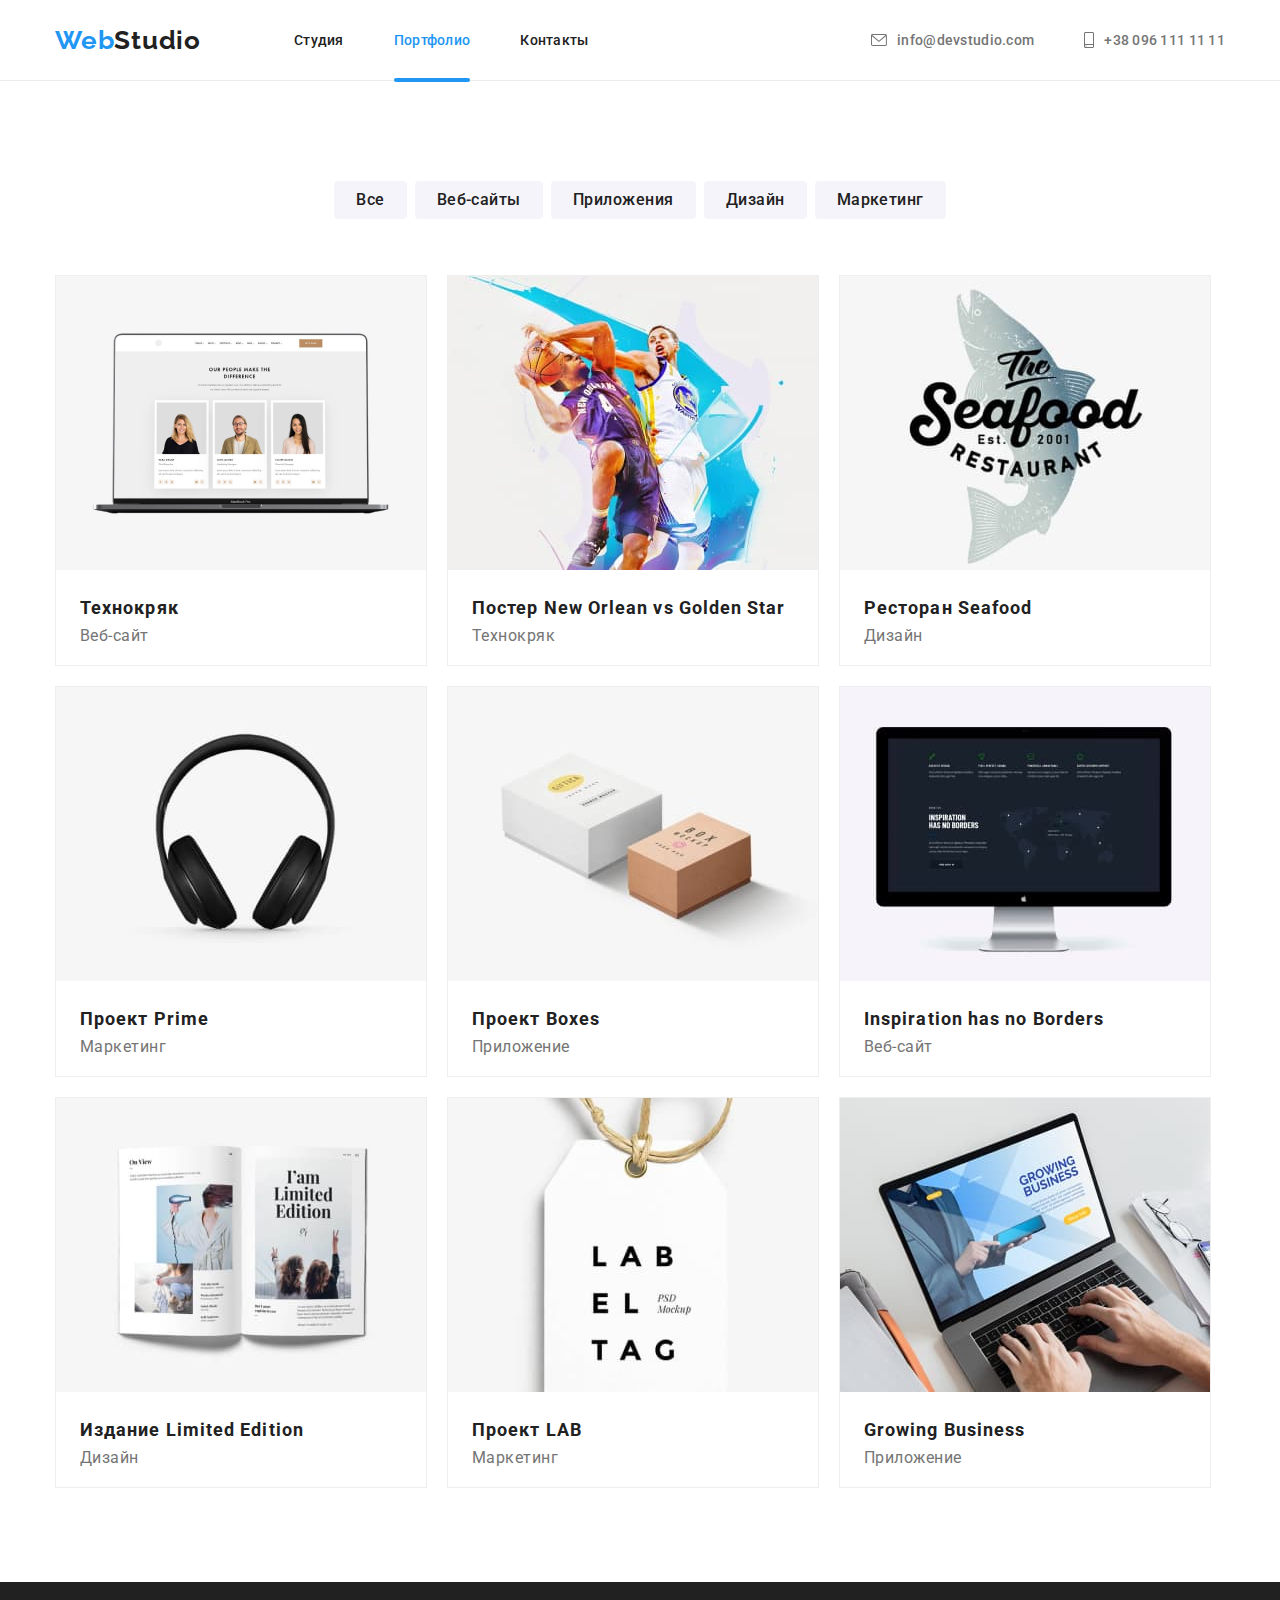
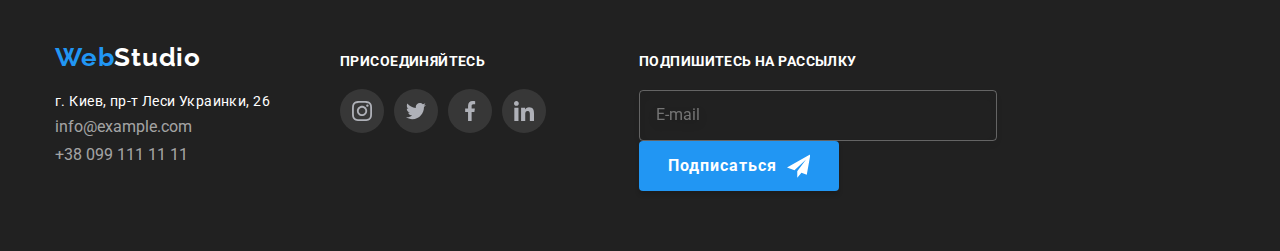
==== portfolio.html @ 26fc27bb "Начало" ====
<!DOCTYPE html>
<html lang="ru">
<head>
    <meta charset="UTF-8">
    <meta http-equiv="X-UA-Compatible" content="IE=edge">
    <meta name="viewport" content="width=device-width, initial-scale=1.0">
    <title>Portfolio</title>
    <link rel="preconnect" href="https://fonts.gstatic.com">
    <link href="https://fonts.googleapis.com/css2?family=Raleway:wght@700&family=Roboto:wght@400;500;700;900&display=swap"
    rel="stylesheet">
    <link rel="stylesheet" href="./css/normolize.css">
    <link rel="stylesheet" href="./css/style.css">
</head>
<body>

<!--Шапка-->

<header>
    <div class="contanier main-nav">
        <a class="logo" href="#"><span class="web">Web</span><span class="studio">Studio</span></a>
        <nav>
            <ul class="nav-list">
                <li class="item">
                    <a class="link" href="index.html">Студия</a></li>
                <li class="item"><a class="link current" href="portfolio.html">Портфолио</a></li>
                <li class="item"><a class="link" href="#">Контакты</a></li>
            </ul>
        </nav>


        <ul class="auth-list">
            <li class="item">
              <svg class="envelopeo-svg" width="16" height="12">
                <use href="./images/icons/sprite.svg#icon-envelopeo"></use>
              </svg>
              <a class="phone-link mail" href="mailto:info@example.com">info@devstudio.com</a></li>
            <li class="item" >
              <svg class="smartphone-svg" width="10" height="16">
                <use href="./images/icons/sprite.svg#icon-smartphpne"></use>
             </svg>
              <a class="phone-link phone" href="tel:+380991111111">+38 096 111 11 11</a></li>
        </ul>
    </div>
</header>

<main>
    <section class="nav-btn">
        <div class="contanier">
            <ul class="nav-list-btn">
                <li class=""><button   class="btn" type="button">Все</button></li>
                <li class=""><button   class="btn" type="button">Веб-сайты</button></li>
                <li class=""><button   class="btn" type="button">Приложения</button></li>
                <li class=""><button   class="btn" type="button">Дизайн</button></li>
                <li class=""><button   class="btn" type="button">Маркетинг</button></li>
            </ul>

        </div>
    </section>

    <section>
        <div class="contanier">
            <ul class="portfolio-list">
                <li class="item">
                    <a href="#">
                        <div class="product-name">
                            <div class="product-meta">
                            <div class="product-overlay">
                            <h2 class="product-action">Технокряк это современная площадка распространения коронавируса. 
                                Компании используют эту платформу для цифрового шпионажа и атак на защищённые 
                                сервера конкурентов.</h2>
                            </div>
                          <img src="./images/img5.jpg" alt="#" width="370">
                      </div>
                        <h2 class="name">Технокряк</h2>
                        <p class="grup">Веб-сайт</p>
                        </div>
                   </a>
                </li>



                <li class="item">
                    <a href="#">
                        <div class="product-meta">
                            <div class="product-overlay">
                                <h2 class="product-action">Технокряк это современная площадка распространения коронавируса. 
                                    Компании используют эту платформу для цифрового шпионажа и атак на защищённые 
                                    сервера конкурентов.</h2>
                                </div>
                        <img src="./images/img6.jpg" alt="#" width="370">
                        </div>
                        <h2 class="name">Постер New Orlean vs Golden Star</h2>
                        <p class="grup">Технокряк</p>
                    </a>
                </li>


                <li class="item">
                    <a href="#">
                        <div class="product-meta">
                            <div class="product-overlay">
                                <h2 class="product-action">Технокряк это современная площадка распространения коронавируса. 
                                    Компании используют эту платформу для цифрового шпионажа и атак на защищённые 
                                    сервера конкурентов.</h2>
                                </div>                           
                        <img src="./images/img7.jpg" alt="#" width="370">
                        </div>
                        <h2 class="name">Ресторан Seafood</h2>
                        <p class="grup">Дизайн</p>
                    </a>
                </li>


                <li class="item">
                    <a href="#">
                        <div class="product-meta">
                            <div class="product-overlay">
                                <h2 class="product-action">Технокряк это современная площадка распространения коронавируса. 
                                    Компании используют эту платформу для цифрового шпионажа и атак на защищённые 
                                    сервера конкурентов.</h2>
                                </div>  
                        <img src="./images/img8.jpg" alt="#" width="370">
                        </div>
                        <h2 class="name">Проект Prime</h2>
                        <p class="grup">Маркетинг</p>
                    </a>
                </li>


                <li class="item">
                    <a href="#">
                        <div class="product-meta">
                            <div class="product-overlay">
                                <h2 class="product-action">Технокряк это современная площадка распространения коронавируса. 
                                    Компании используют эту платформу для цифрового шпионажа и атак на защищённые 
                                    сервера конкурентов.</h2>
                                </div>                         
                        <img src="./images/img9.jpg" alt="#" width="370">
                        </div>
                        <h2 class="name">Проект Boxes</h2>
                        <p class="grup">Приложение</p>
                    </a>
                </li>


                <li class="item">
                    <a href="#">
                        <div class="product-meta">
                            <div class="product-overlay">
                                <h2 class="product-action">Технокряк это современная площадка распространения коронавируса. 
                                    Компании используют эту платформу для цифрового шпионажа и атак на защищённые 
                                    сервера конкурентов.</h2>
                                </div>                         
                        <img src="./images/img10.jpg" alt="#" width="370">
                        </div>
                        <h2 class="name">Inspiration has no Borders</h2>
                        <p class="grup">Веб-сайт</p>
                    </a>
                </li>


                <li class="item">
                    <a href="#">
                        <div class="product-meta">
                            <div class="product-overlay">
                                <h2 class="product-action">Технокряк это современная площадка распространения коронавируса. 
                                    Компании используют эту платформу для цифрового шпионажа и атак на защищённые 
                                    сервера конкурентов.</h2>
                                </div>
                        <img src="./images/img11.jpg" alt="#" width="370">
                        </div>
                        <h2 class="name">Издание Limited Edition</h2>
                        <p class="grup">Дизайн</p>
                    </a>
                </li>


                <li class="item">
                    <a href="#">
                        <div class="product-meta">
                            <div class="product-overlay">
                                <h2 class="product-action">Технокряк это современная площадка распространения коронавируса. 
                                    Компании используют эту платформу для цифрового шпионажа и атак на защищённые 
                                    сервера конкурентов.</h2>
                                </div>
                        <img src="./images/img12.jpg" alt="#" width="370">
                        </div>
                        <h2 class="name">Проект LAB</h2>
                        <p class="grup">Маркетинг</p>
                    </a>
                </li>


                <li class="item">
                    <a href="#">
                        <div class="product-meta">
                            <div class="product-overlay">
                                <h2 class="product-action">Технокряк это современная площадка распространения коронавируса. 
                                    Компании используют эту платформу для цифрового шпионажа и атак на защищённые 
                                    сервера конкурентов.</h2>
                                </div>
                        <img src="./images/img13.jpg" alt="#" width="370">
                        </div>
                        <h2 class="name">Growing Business</h2>
                        <p class="grup">Приложение</p>
                    </a>
                </li>
                
            </ul>
        </div>
    </section>

</main>

<!--Футер-->

<footer class="footer">
    <div class="contanier">
      <div class="la">

        <div class="footer-logo">
          
          <a class="logo" href="#"><span class="web">Web</span><span class="footer-studio">Studio</span></a> 
          <address>
            <p class="footer-adress"> г. Киев, пр-т Леси Украинки, 26</p>
            <ul class="address-list">
              <li class="contact-footer"><a class="phone-link" href="mailto:info@example.com">info@example.com</a></li>
              <li class="contact-footer"><a class="phone-link" href="tel:+380991111111">+38 099 111 11 11</a></li>
            </ul>
          </address>
        </div>
        
        <div class="join-footer">
          <h2 class="join">присоединяйтесь</h2>
          <ul class="icon-team footer-icon">
            
            <li class="icon-social"><a href="#"><svg class="icon">
            <use href="./images/icons/sprite.svg#icon-instagramoring"></use>
            </svg></a></li>
            
            <li class="icon-social"><a href="#"><svg class="icon">
            <use href="./images/icons/sprite.svg#icon-twitteroring"></use>
            </svg></a></li>

            <li class="icon-social"><a href="#"><svg class="icon">
            <use href="./images/icons/sprite.svg#icon-facebookoring"></use>
            </svg></a></li>

            <li class="icon-social"><a href="#"><svg class="icon">
            <use href="./images/icons/sprite.svg#icon-linkedinoring"></use>
            </svg></a></li>
            
          </ul>
          
        </div>
        <div class="footer-form">
            <b class="footer-subscribe">Подпишитесь на рассылку</b>
             <form>
               <input type="email" name="user-email" placeholder="E-mail" class="footer-input">
               <button type="submit" class="sign-link footer-subscribe-btn">Подписаться
                <svg class="icon-btn">
                  <use href="./images/icons/sprite.svg#icon-icontelegram"></use>
                </svg> 
               </button>
             </form>
          </div>

      </div>
      </div>
    </footer>



</body>
</html>
---- css/normolize.css ----
/*! modern-normalize v1.0.0 | MIT License | https://github.com/sindresorhus/modern-normalize */

/*
Document
========
*/

/**
Use a better box model (opinionated).
*/

*,
*::before,
*::after {
	box-sizing: border-box;
}

/**
Use a more readable tab size (opinionated).
*/

:root {
	-moz-tab-size: 4;
	tab-size: 4;
}

/**
1. Correct the line height in all browsers.
2. Prevent adjustments of font size after orientation changes in iOS.
*/

html {
	line-height: 1.15; /* 1 */
	-webkit-text-size-adjust: 100%; /* 2 */
}

/*
Sections
========
*/

/**
Remove the margin in all browsers.
*/

body {
	margin: 0;
}

/**
Improve consistency of default fonts in all browsers. (https://github.com/sindresorhus/modern-normalize/issues/3)
*/

body {
	font-family:
		system-ui,
		-apple-system, /* Firefox supports this but not yet `system-ui` */
		'Segoe UI',
		Roboto,
		Helvetica,
		Arial,
		sans-serif,
		'Apple Color Emoji',
		'Segoe UI Emoji';
}

/*
Grouping content
================
*/

/**
1. Add the correct height in Firefox.
2. Correct the inheritance of border color in Firefox. (https://bugzilla.mozilla.org/show_bug.cgi?id=190655)
*/

hr {
	height: 0; /* 1 */
	color: inherit; /* 2 */
}

/*
Text-level semantics
====================
*/

/**
Add the correct text decoration in Chrome, Edge, and Safari.
*/

abbr[title] {
	text-decoration: underline dotted;
}

/**
Add the correct font weight in Edge and Safari.
*/

b,
strong {
	font-weight: bolder;
}

/**
1. Improve consistency of default fonts in all browsers. (https://github.com/sindresorhus/modern-normalize/issues/3)
2. Correct the odd 'em' font sizing in all browsers.
*/

code,
kbd,
samp,
pre {
	font-family:
		ui-monospace,
		SFMono-Regular,
		Consolas,
		'Liberation Mono',
		Menlo,
		monospace; /* 1 */
	font-size: 1em; /* 2 */
}

/**
Add the correct font size in all browsers.
*/

small {
	font-size: 80%;
}

/**
Prevent 'sub' and 'sup' elements from affecting the line height in all browsers.
*/

sub,
sup {
	font-size: 75%;
	line-height: 0;
	position: relative;
	vertical-align: baseline;
}

sub {
	bottom: -0.25em;
}

sup {
	top: -0.5em;
}

/*
Tabular data
============
*/

/**
1. Remove text indentation from table contents in Chrome and Safari. (https://bugs.chromium.org/p/chromium/issues/detail?id=999088, https://bugs.webkit.org/show_bug.cgi?id=201297)
2. Correct table border color inheritance in all Chrome and Safari. (https://bugs.chromium.org/p/chromium/issues/detail?id=935729, https://bugs.webkit.org/show_bug.cgi?id=195016)
*/

table {
	text-indent: 0; /* 1 */
	border-color: inherit; /* 2 */
}

/*
Forms
=====
*/

/**
1. Change the font styles in all browsers.
2. Remove the margin in Firefox and Safari.
*/

button,
input,
optgroup,
select,
textarea {
	font-family: inherit; /* 1 */
	font-size: 100%; /* 1 */
	line-height: 1.15; /* 1 */
	margin: 0; /* 2 */
}

/**
Remove the inheritance of text transform in Edge and Firefox.
1. Remove the inheritance of text transform in Firefox.
*/

button,
select { /* 1 */
	text-transform: none;
}

/**
Correct the inability to style clickable types in iOS and Safari.
*/

button,
[type='button'],
[type='reset'],
[type='submit'] {
	-webkit-appearance: button;
}

/**
Remove the inner border and padding in Firefox.
*/

::-moz-focus-inner {
	border-style: none;
	padding: 0;
}

/**
Restore the focus styles unset by the previous rule.
*/

:-moz-focusring {
	outline: 1px dotted ButtonText;
}

/**
Remove the additional ':invalid' styles in Firefox.
See: https://github.com/mozilla/gecko-dev/blob/2f9eacd9d3d995c937b4251a5557d95d494c9be1/layout/style/res/forms.css#L728-L737
*/

:-moz-ui-invalid {
	box-shadow: none;
}

/**
Remove the padding so developers are not caught out when they zero out 'fieldset' elements in all browsers.
*/

legend {
	padding: 0;
}

/**
Add the correct vertical alignment in Chrome and Firefox.
*/

progress {
	vertical-align: baseline;
}

/**
Correct the cursor style of increment and decrement buttons in Safari.
*/

::-webkit-inner-spin-button,
::-webkit-outer-spin-button {
	height: auto;
}

/**
1. Correct the odd appearance in Chrome and Safari.
2. Correct the outline style in Safari.
*/

[type='search'] {
	-webkit-appearance: textfield; /* 1 */
	outline-offset: -2px; /* 2 */
}

/**
Remove the inner padding in Chrome and Safari on macOS.
*/

::-webkit-search-decoration {
	-webkit-appearance: none;
}

/**
1. Correct the inability to style clickable types in iOS and Safari.
2. Change font properties to 'inherit' in Safari.
*/

::-webkit-file-upload-button {
	-webkit-appearance: button; /* 1 */
	font: inherit; /* 2 */
}

/*
Interactive
===========
*/

/*
Add the correct display in Chrome and Safari.
*/

summary {
	display: list-item;
}
---- css/style.css ----
:root {
  --pretty-color: #2196f3;
  --blue-color: #2196f3;
  --light-blue: #188ce8;
  --while-color: #ffffff;
  --light-color: #f5f4fa;
  --portfolio-color: #eeeeee;
  --portfolio-shadow: 0px 1px 1px rgba(0, 0, 0, 0.12), 0px 4px 4px rgba(0, 0, 0, 0.06),
    1px 4px 6px rgba(0, 0, 0, 0.16);
  --nav-btn-color: #ececec;
  --light-grey: rgba(255, 255, 255, 0.6);
  --grey-color: #757575;
  --black-color: #212121;
  --dark-color: #2f303a;

  --icon-bg: #2196f3;
  --sing-color: 0px 4px 4px rgba(0, 0, 0, 0.15);
  --feature-card-shadow: 0px 1px 3px rgba(0, 0, 0, 0.12), 0px 1px 1px rgba(0, 0, 0, 0.14),
    0px 2px 1px rgba(0, 0, 0, 0.2);
  --card-set-gap: 20px;
  --card-set-feature: 30px;

  --main-font: 'Roboto', sans-serif;
  --accent-font: 'Raleway', sans-serif;
}

* {
  box-sizing: border-box;
  margin: 0;
  padding: 0;
}

body {
  font-family: var(--main-font);
  font-style: normal;
  font-weight: 400;
  background: var(--while-color);
  /* padding-top: 80px; */
}

ul {
  list-style: none;
}

h1,
h2,
h3,
h4,
h5,
h6,
p {
  margin: 0;
}

img {
  display: block;
  max-width: 100%;
}

a {
  color:inherit;
  text-decoration: none;
}

.contanier {
  width: 1200px;
  margin: 0 auto;
  padding-left: 15px;
  padding-right: 15px;
}

/* HEADER STYLES */

/* NAV */
.page-header{
  display: flex;
  position: fixed;
  width: 100%; 
  top: 0;
  left: 0;

  background-color: #fff;
  align-items: center;
  z-index: 9999; 
  align-items: center;
  min-height: 80px;
}

.main-nav {
   display: flex;

  background-color: #fff;
  align-items: center;
 
}

.nav-list {
  display: flex;
  margin-left: 93px;
  justify-content: center;

  transition:background-color  250ms cubic-bezier(0.4, 0, 0.2, 1);
}

.nav-list .item {
  margin-right: 50px;
  color: var(--grey-color);

  transition: color 250ms cubic-bezier(0.4, 0, 0.2, 1);
}

.nav-list .link:hover,
.nav-list .link:focus,
.nav-list .item .current,
.auth-list .item:hover,
.auth-list .item:focus{
  color: var(--pretty-color);
  
}

.nav-list .link{
  position: relative;

  transition: background-color 250ms cubic-bezier(0.4, 0, 0.2, 1);
}

.nav-list .item .current::after,
.nav-list .link:hover::after {
  display: block;
  content: "";
  position: absolute;
  width: 100%;
  height: 4px;
  background-color: #2196f3;
  border-radius: 2px;
  margin-top: 30px;
}



.nav-list .item:last-child {
  margin-right: 0;
}

.nav-list .link {
  display: block;
  padding-top: 32px;
  padding-bottom: 32px;
  color:var(--pretty-color);
}

.nav-list-btn {
  display: flex;
  margin-bottom: 56px;
  padding-top: 100px;
  justify-content: center;
}

/* BTN */
.btn {
  padding: 6px 22px;
  color: var(--black-color);
  
  font-weight: 500;
  font-size: 16px;
  line-height: 1.625;
  letter-spacing: 0.03em;
  text-align: center;
  
  cursor: pointer;
  background: var(--light-color);
  border-radius: 4px;
  border: none;
  transition: color, background-color 250ms cubic-bezier(0.4, 0, 0.2, 1);
} 

.nav-list-btn :not(:last-child){
  margin-right: 8px;
} 

.btn:focus,
.btn:hover {
  color: var(--while-color);
  background-color: var(--light-blue);
  border-radius: 4px;
}
/* BTN */

/* AUTH_LIST */
.auth-list .mail:hover,
.auth-list .mail:focus,
.auth-list .phone:hover,
.auth-list .phone:focus {
  color: var(--pretty-color);
}

.envelopeo-svg,
.smartphone-svg{
  fill: currentColor;
  margin-right: 10px;
}

.auth-list {
  display: flex;
  margin-left: auto;
}

.auth-list .item {
  display: flex;
  align-items: center;
  color: var(--grey-color);

  transition: background-color 250ms cubic-bezier(0.4, 0, 0.2, 1);
}

.auth-list .item + .item {
  margin-left: 50px;
}

/* AUTH_LIST */

/* LOGO */

.logo {
  font-family: Raleway;
  font-weight: bold;
  font-size: 26px;
  line-height: 1.192;
  letter-spacing: 0.03em;
}

.web {
  color: var(--pretty-color);
}

.studio {
  color: var(--black-color);
}

/* LOGO */

/* SECTION */

.section-one {
  margin: auto;
  width: 1600px; 
  padding: 200px 0;
  background-image: url(../images/clients/Img.jpg);
  background-color:  #C4C4C4;
  background-size: cover;
  background-repeat: no-repeat;
  text-align: center;
}

.section-two {
  padding-top: 94px;
  padding-bottom: 94px;
}

.section-three {
  padding-top: 94px;
  padding-bottom: 94px;
  background: var(--light-color);
}

.section-four {
  padding: 94px 0;
}

/* SECTION */

/* ITEM */

.item {
  color: var(--black-color);
  
  font-weight: 500;
  font-size: 14px;
  line-height: 1.142;
  letter-spacing: 0.02em;
}

.item .link {
  color: var(--black-color);
}

/* BISNES */

.bisnes {
  color: var(--while-color);
  margin-bottom: 40px;
  
  font-weight: 900;
  font-size: 44px;
  
  text-align: center;
  letter-spacing: 0.06em;
  text-transform: uppercase;
}

/* BISNES */

/* SING-LINK*/

.sign-link {
  padding: 10px 32px;
  
  color: var(--while-color);
  background: var(--blue-color);
  font-family: inherit;
  
  font-weight: 700;
  font-size: 16px;
  line-height: 1.875;
  letter-spacing: 0.06em;
  
  cursor: pointer;
  border-radius: 4px;
  box-shadow: var(--sing-color);
  border: none;

  transition: color, 
  background-color 250ms cubic-bezier(0.4, 0, 0.2, 1);
}

.sign-link:hover,
.sign-link:focus {
  color: var(--while-color);
  background-color: var(--light-blue);
  border: none;
}


/* SING-LINK*/

/* FEATURE-LIST*/

.feature-list {
  display: flex;
}

.feature-list .item {
  margin-right: var(--card-set-feature);
}

/* ПУНКТУАЛЬНОСТЬ */

.clock-svg,
.plate-svg,
.planning-svg,
.kosmo-svg {
  width:270px;
  height: 120px;
  margin-bottom: 30px;
  padding: 25px 100px;
  
  background-color: #f5f4fa;
  border-radius: 4px;
  transition: background-color 250ms cubic-bezier(0.4, 0, 0.2, 1);
  
}

.plate .plate-svg:hover {
  fill:var(--pretty-color);
}

.clock .clock-svg:hover {
  fill:var(--pretty-color);
}


.planning .planning-svg:hover {
  fill:var(--pretty-color);
}

.kosmo .kosmo-svg:hover {
  fill:var(--pretty-color);
}


.feature-list .item:nth-child(4n) {
  margin-right: 0;
}

.feature-content {
  color: var(--grey-color);
  font-weight: normal;
  font-size: 14px;
  
  line-height: 1.714;
  letter-spacing: 0.03em;
}

.feature-list .card {
  margin-right: var(--card-set-feature);
  margin-top: 50px;
  padding-bottom: 30px;
  
  background: var(--while-color);
  border-radius: 0px 0px 4px 4px;
  transform: scale(1) ;
}

.feature-list .card:hover {
  box-shadow: var(--feature-card-shadow);
  transform: scale(1.1);
  
} 
.feature-list .card:nth-child(4n) {
  margin-right: 0;
}

.feature-list .work {
  margin-right: var(--card-set-feature);
  margin-top: 50px;
}

.feature-list .work:nth-child(3n) {
  margin-right: 0;
}

.feature-title {
  color: var(--black-color);
  margin-bottom: 10px;
  
  font-weight: bold;
  font-size: 14px;
  line-height: 1.143;
  letter-spacing: 0.03em;
  text-transform: uppercase;
}

/* FEATURE-LIST*/

/* PORTFOLIO-LIST*/

.portfolio-list {
  display: flex;
  flex-wrap: wrap;
  
  padding-bottom: 94px;
  margin-left: -20px;
  margin-top: -20px;
}

.portfolio-list .item:hover {
  box-shadow: var(--portfolio-shadow);
  position: relative;
}

.nav-btn {
  border-top: 1px solid var(--nav-btn-color);
}

.portfolio-list > .item {
  margin-left: var(--card-set-gap);
  margin-top: var(--card-set-gap);
  
  border: 1px solid var(--portfolio-color);
  background: var(--while-color);
  transition: color, background-color 250ms cubic-bezier(0.4, 0, 0.2, 1);
}

/* PORTFOLIO-LIST*/

/* TITLE */

.title {
  color: var(--black-color);
  
  font-size: 36px;
  line-height: 42px;
  text-align: center;
  letter-spacing: 0.03em;
}

/* TITLE */

/* CARD */

.card {
  text-align: center;
}

.card-team {
  color: var(--black-color);
  margin-bottom: 10px;
  
  font-weight: 500;
  font-size: 16px;
  line-height: 1.188;
  letter-spacing: 0.03em;
}

.card-li {
  color: var(--grey-color);
  margin-bottom: 30px;
}

.team {
  margin-bottom: 30px;
}

.name {
  color: var(--black-color);
  padding-top: 20px;
  padding-left: 24px;
  
  font-weight: bold;
  font-size: 18px;
  letter-spacing: 0.06em;
  line-height: 2;
}

.grup {
  
  color: var(--grey-color);
  padding-bottom: 20px;
  padding-left: 24px;
  margin: 0;
  
  font-weight: normal;
  font-size: 16px;
  line-height: 1.187;
  letter-spacing: 0.03em;
}

/* CARD */

/* CLIENTS */

.cliens {
  color: var(--black-color);
  margin-bottom: 50px;
  
  font-weight: bold;
  font-size: 36px;
  line-height: 1.167;
  text-align: center;
  letter-spacing: 0.03em;
}

.regular-clients {
  display: flex;
  margin-top: 50px;
  justify-content: center;
}

.regular-clients .card {
  margin-right: 30px;
  outline: 1px solid #afb1b8;
}

.regular-clients .card:nth-child(6n) {
  margin-right: 0;
}

.clients {
  display: flex;
  fill: #AFB1B8;
  
}

.clients .client-svg:hover{
  fill:var(--pretty-color);
}

.my-client {
  display: flex;
  width: 170px;
  height: 92px;
  
  border: 1px solid #AFB1B8;
  border-radius: 4px;
  transition: background-color 250ms cubic-bezier(0.4, 0, 0.2, 1) ;
}

.my-client:not(:last-child){
  margin-right: 30px;
}

.my-client:hover {
  border-color:var(--pretty-color); 
  
}

.my-client:nth-child(6n){
  margin-bottom: 0;
}


/* CLIENTS */

/* FOOTER */

.address {
  font-style: normal;
}

.footer {
  background: var(--black-color);
  padding: 60px 0;
}

.footer-studio {
  color: var(--while-color);
}

.footer-adress {
  color: var(--while-color);
  
  margin-bottom: 9px;
  margin-top: 20px;
  
  font-weight: normal;
  font-size: 14px;
  line-height: 1.171;
  letter-spacing: 0.03em;
  font-style: normal;
}

.contact-footer {
  color: var(--light-grey);
  margin-bottom: 9px;
  font-style: normal;
}

.join {
  margin-bottom: 20px;
  color: var(--while-color);
  font-weight: bold;
  font-size: 14px;
  line-height: 1.143;
  
  letter-spacing: 0.03em;
  text-transform: uppercase;
}

.join-footer {
  margin-left: 70px;
}

.footer-subscribe {
  color: var(--while-color);
  
  font-weight: bold;
  font-size: 14px;
  line-height: 16px;
  letter-spacing: 0.03em;
  text-transform: uppercase;
}


.footer-subscribe-btn {
  display: flex;
  width: 200px;
  padding: 10px 29px;
  margin-right: 0;  
  font-style: normal;
  align-items: center;
  text-align: center;
}

.icon-btn {
  width: 24px;
  height: 24px;
  margin-left: 10px;
}

.join-footer-form {
 
  display: block;
  width: 100%;
  padding: 0;
  margin: 0;
  align-items: center;
}

.footer-input-form {
  width: 358px;
  background-color: var(--black-color);
  border: 1px solid rgba(255, 255, 255, 0.3);
  box-sizing: border-box;
  filter: drop-shadow(0px 4px 4px rgba(0, 0, 0, 0.15));
  border-radius: 4px;
  margin: 0;
  padding-top: 15px;
  padding-bottom: 15px;
  padding-left: 16px;
}
.footer-form form {
  display: flex;
}
/* FOOTER */

.icon {
  fill: #afb1b8;
   width: 20px;
  margin-right: 10px;
  margin: 0 30px;
  transition: fill 250ms cubic-bezier(0.4, 0, 0.2, 1);
}

.icon-social:hover .icon{
  fill: var(--while-color);
}

.card .icon-team  {
  display: flex;
  margin: 0 auto;
}

.icon-team {
  display: flex;
  margin: 0 auto;
  padding-left: 32px;
  padding-right: 32px;
  margin-left: 32px;
  margin-right: 32px;
}

.icon-team li:not(:last-child) {
  margin-right: 10px;
}

.icon-team li {
  display: flex;
  width: 44px;
  height: 44px;
  
  background-color:var(--while-color);
  border-radius: 50%;
  
  padding-left: 12px;
  padding-right: 12px;
  padding-top: 12px;
  padding-bottom: 12px;
  align-items: center;
  
  transition: background-color 250ms cubic-bezier(0.4, 0, 0.2, 1);
}

.icon-team li:hover {
  background-color:var(--pretty-color);
}


.footer-icon li{
  background-color: rgba(255, 255, 255, 0.1);
}

.footer-icon {
  display: flex;
  margin: 0 auto;
  padding: 0;
}

.icon-team .icon {
  display: flex;
  align-items: baseline;
  width: 20px;
  height: 20px;
  margin: 0;
}

.la {
  display: flex;
  align-items: baseline;
}

.footer-form{
  margin-left: 93px;
}
.footer-input{
  margin-right: 12px;
  border: 1px solid rgba(255, 255, 255, 0.3);
  filter: drop-shadow(0px 4px 4px rgba(0, 0, 0, 0.15));
  border-radius: 4px;
  width: 358px;
  background-color: var(--dark-background-color);
  padding: 15px 16px;
  margin-top: 20px;
}

/* BACKDROP */

.is-hidden {
  opacity: 1; 
  transition: opacity 1s linear;
  transform: translate(0);
  transition: transform 1s linear;
} 

.backdrop {
  position: fixed;
  top: 0;
  left: 0;
  width: 100%;
  height: 100%;
  background-color: rgba(0, 0, 0, 0.2);
  
  opacity: 1;
  transition: opacity 250ms cubic-bezier(0.4, 0, 0.2, 1);
}

.backdrop.is-hidden {
  opacity: 0;
  pointer-events: none;
  position: relative;
}

.backdrop.is-hidden .modal {
  transform: translate(-50%, -50%) scale(0.9);
}

.modal {
  position: absolute;
  top: 50%;
  left: 50%;
  transform: translate(-50%, -50%) scale(1);
  
  width: 528px;
  height: 581px;
  padding: 40px;  
  background-color: #ffffff;
  transition: transform 250ms cubic-bezier(0.4, 0, 0.2, 1);
  border-radius: 4px;
  box-shadow: 0px 1px 3px rgba(0, 0, 0, 0.12),
  0px 1px 1px rgba(0, 0, 0, 0.14), 0px 2px 1px rgba(0, 0, 0, 0.2);
}

.modal-svg{
  position: absolute;
  display: inline-block;
  width: 10px;
  height: 10px;
  top: 50%;
  left: 50%; 
  transform: translate(-50%, -50%); 
  color: #000000;
}

.button-modal {
  position: absolute;
  top: 8px;
  right: 8px;
  background-color: #fff;
  
  width: 30px;
  height: 30px;
  border-radius: 50%;
  border: 1px solid rgba(0, 0, 0, 0.1);
}

.close-svg:hover {
  fill: var(--pretty-color);
}


/* FORM */
.modal-form-input{
  width: 100%;
  height: 40px;
  border-radius: 4px;
  border: 1px solid #757575;
  padding-left: 40px;
  outline: none;
}

.form-fild-lable {
  display: block;
  font-size: 12px;
  color: var(--grey-color);
  position: relative;  
  margin-bottom: 10px;
}

.form-fild-wrap {
  position: relative;
  display: block;
  margin-top: 4px;
}


form {
  display: flex;
  flex-direction: column;
  width: 100%;
   margin-left: auto;
  margin-right: auto;
  
}

.form-fild {
  display: block;
  position: relative;
  flex-direction: column;
}

.form-lable {
  position: absolute;
  top: 50%;
  left: 50px;
  transform: translate(-120%, -120%);
  
  color: var(--grey-color);
  width: 40px;
  padding-top: 10px; 
  transition: transform 250ms linear;
}

.form-label-texterea {
  color: var(--grey-color);
  width: 100%;
  margin: 0;
  margin-top: 4px;
  padding: 12px 16px;
  height: 120px;
  border: 1px solid rgba(33, 33, 33, 0.2);
  outline: none;
  resize: none;
}

.form-label-texterea::placeholder {
  color: rgba(117, 117, 117, 0.5);
}

.form-input{
  width: 100%;
  margin: 0;
  padding: 10px 20px; 
  padding-left: 42px;
  font: inherit;
  border-radius: 3px;
}

.form-fild input {
  border-radius: 3px;
  border: 1px solid rgba(33, 33, 33, 0.2);
  font-size: 20px;
  font: inherit;
}

.form-fild input:hover,
.form-fild input:focus  {
  border: 1px solid #2196F3;
  transition: border 250ms linear;
  outline: none;
}

.form-fild:hover{
  fill: var(--pretty-color);
}

.form-fild input::placeholder {
  color: rgb(206, 196, 196);
}

.form-input:focus + .form-lable ,
.form-input:not(:placeholder-shown) + .form-lable{
  color: var(--pretty-color);
  fill: var(--pretty-color); 
}


textarea:hover,
textarea:focus {
  border: 1px solid #2196F3;
}

.texteria-class{
  resize: none;
  width: 100%;
  height: 120px;
  resize: none;
  border: 1px solid rgba(33, 33, 33, 0.2);
  outline: none; 
} 

.tallking {
  color: var(--black-color);
  margin-bottom: 12px;
  text-align: center;
  
  font-weight: bold;
  font-size: 20px; 
  line-height: 1.15;
  text-align: center;
  /* letter-spacing: 0.03em;*/
   
}

.visually-hidden {
  /* appearance: none; */
  position: absolute;
  width: 1px;
  height: 1px !important;
  margin: -1px;
  padding: 0 !important;
  overflow: hidden;
  border: 0 !important;
  clip: rect(0 0 0 0);    
}  


.checkbox-icon{
  display: inline-block;
  vertical-align: middle;
  width: 15px;
  height: 15px;
  background-color: rgb(248, 243, 242);
  border: 2px solid #2a2a2a;
  border-radius: 4px;
  margin-left: 13px; 
}

 .checkbox:checked + .checkbox-icon {
   background-color: var(--pretty-color);
   border-color:var(--pretty-color);
   background-image: url(../images/my-icon/icon\ check.svg);
   background-size: contain;
   background-origin: border-box;
}

.checkbox-la{
  color: #757575;
  
  font-family: Roboto;
  font-style: normal;
  font-weight: normal;
  font-size: 14px;
  line-height: 1.71;
  letter-spacing: 0.03em;
} 

.form-icon {
  position: absolute;
  display: flex;
  width: 20px;
  height: 20px; 
  top: 50%;
  left: 14px;
  transform: translateY(-50%); 
  align-items: center;
}

.form-fild:focus-within> .form-icon {
  fill: var(--pretty-color);
}

 .checkbox-footer {
  color: #757575;
  margin-top: 20px;
  
  font-weight: normal;
  font-size: 14px;
  line-height: 1.714;
  /* letter-spacing: 0.03em; */  
} 

.checkbox-icon-footer{
  color: var(--pretty-color); 
  border-bottom: 1px solid var(--pretty-color);
}

.btn-check {
  align-self: center;
  margin-top: 30px;
  width: 200px;
  height: 50px;
}

/* BACKDROP */





  /* ТЕХНОКРЯК */

  .item:hover .product-action{
    opacity: 1;
    transition:background-color 250ms cubic-bezier(0.4, 0, 0.2, 1);
  } 
  
  .product-meta{
    position: relative;
    overflow: hidden;
  }  
    
  .product-overlay{
    display: inline-block;
    position: absolute;
    content: "";
    width: 100%;
    height: 100%;
    top: 0;
    left: 0;
    transform: translateY(100%);

    background: rgba(33, 150, 243, 0.9);
    transition: transform 250ms  cubic-bezier(0.4, 0, 0.2, 1) ;
  }
 
  .product-action {
    display: flex;
    color: #ffffff;
    width: 322px;
    height: 168px;
    left: 239px;
    top: 325px;
    font-weight: normal;
    font-size: 18px;
    line-height: 1.56;
    letter-spacing: 0.03em;
    opacity: 0;
  
    position: absolute;
    top:50%;
    left: 50%;
    transform: translate(-50%, -50%); 
    transition: opacity 250ms cubic-bezier(0.4, 0, 0.2, 1) 250ms;
    overflow-y: scroll;
   }
  
    .item:hover .product-overlay{
    transform: translateY(0);
  }

  .portfolio-list:hover .product-action {
    opacity: 1;

  }
  /* ТЕХНОКРЯК */
  .sss {
    position: absolute;
    bottom: 0;
    left: 0;
   
    background: rgba(47, 48, 58, 0.8);
    width: 100%;
    height: 70px;
    padding-top: 27px;
    
    color: var(--while-color);

    font-weight: bold;
    font-size: 14px;
    line-height: 16px;
    text-align: center;
    letter-spacing: 0.03em;
    text-transform: uppercase;
  }

  .work-meta{
    position: relative;
    width: 100%;
  }
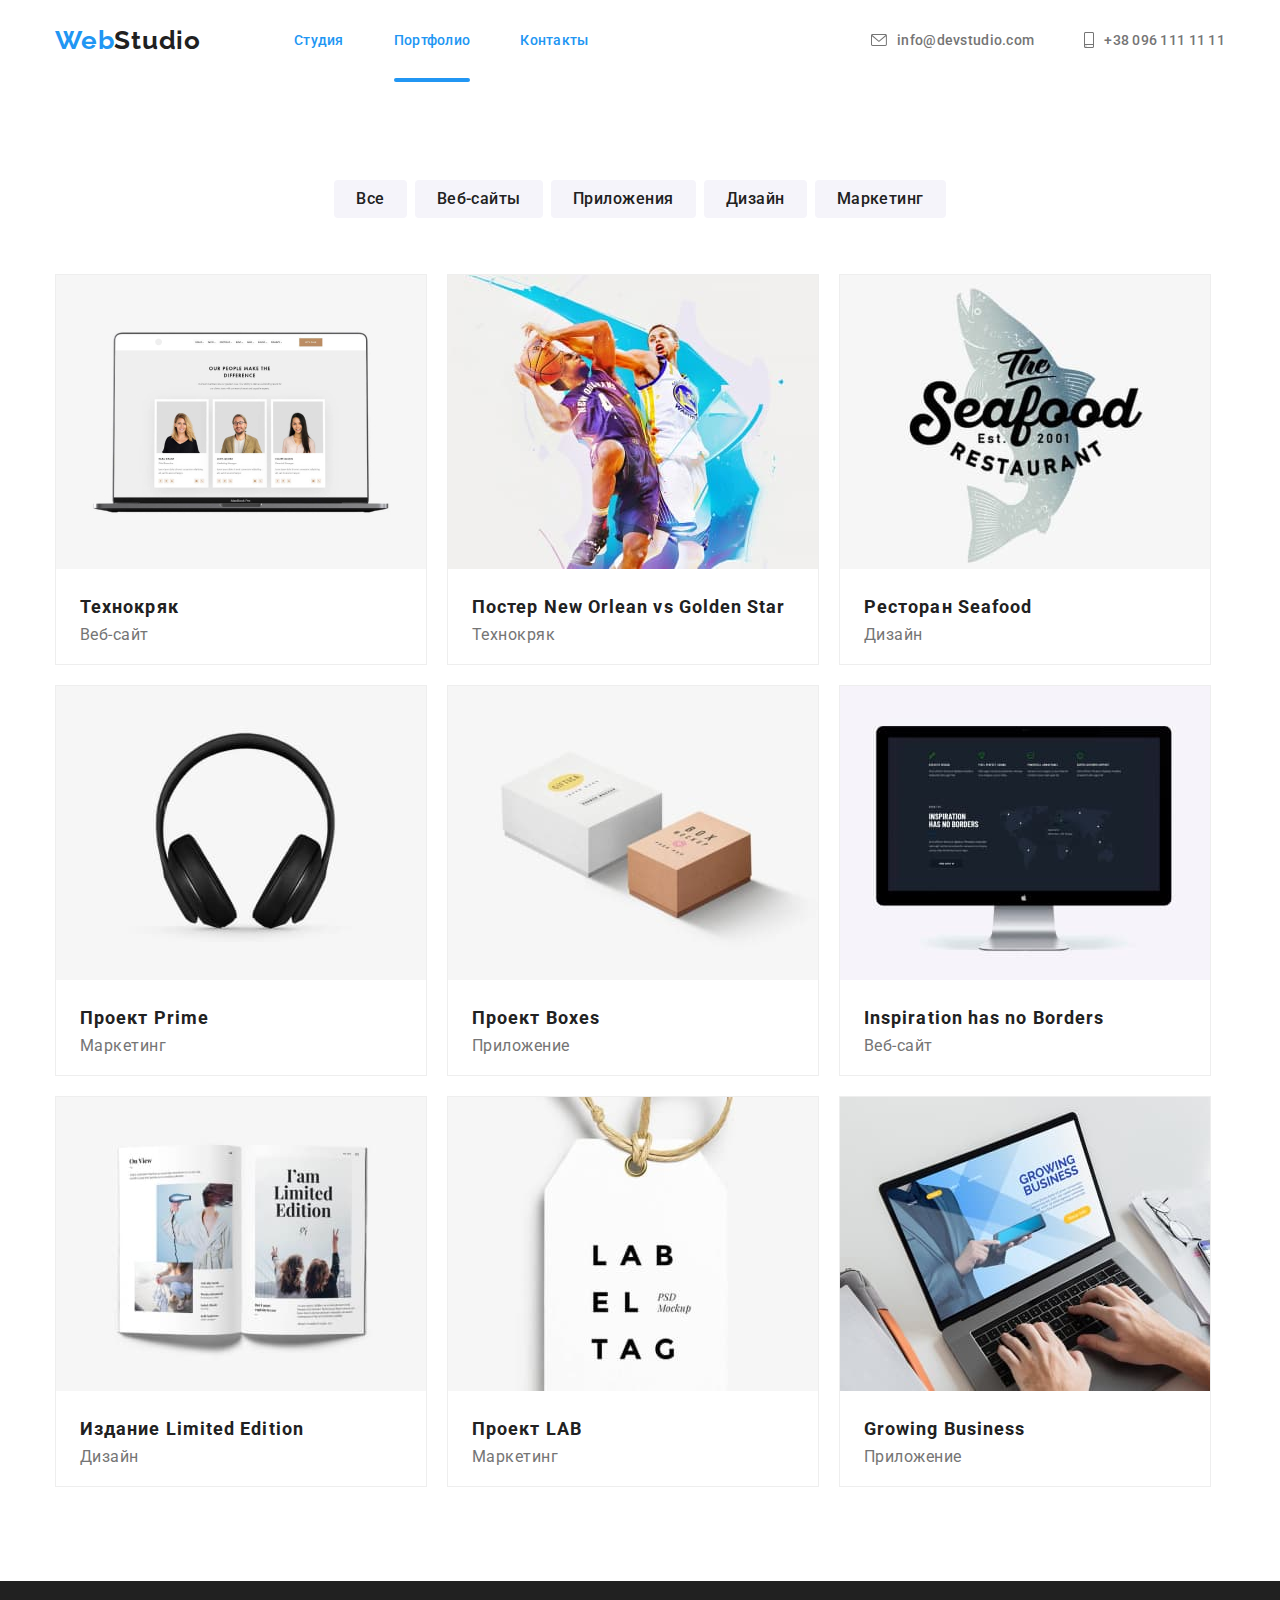
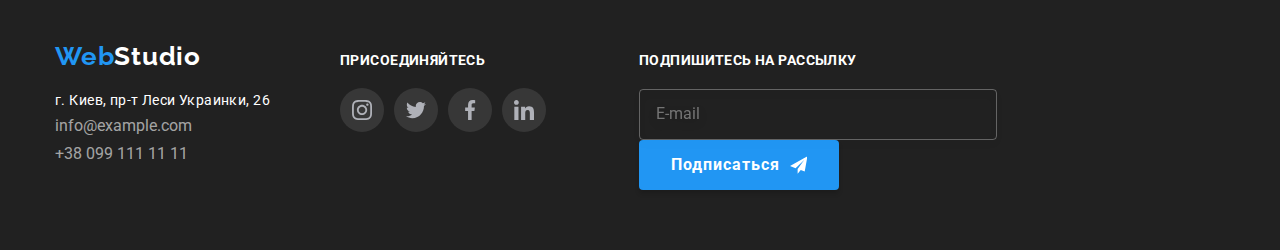
==== commit 655d0b3a: "подключила некоторые файли" ====
--- a/portfolio.html
+++ b/portfolio.html
@@ -10,6 +10,7 @@
     rel="stylesheet">
     <link rel="stylesheet" href="./css/normolize.css">
     <link rel="stylesheet" href="./css/style.css">
+    <link rel="stylesheet" href="./css/main.min.css">
 </head>
 <body>
 
@@ -43,10 +44,11 @@
     </div>
 </header>
 
+
 <main>
     <section class="nav-btn">
         <div class="contanier">
-            <ul class="nav-list-btn">
+            <ul class="nav-list-button">
                 <li class=""><button   class="btn" type="button">Все</button></li>
                 <li class=""><button   class="btn" type="button">Веб-сайты</button></li>
                 <li class=""><button   class="btn" type="button">Приложения</button></li>
--- a/css/style.css
+++ b/css/style.css
@@ -1,77 +1,17 @@
-:root {
-  --pretty-color: #2196f3;
-  --blue-color: #2196f3;
-  --light-blue: #188ce8;
-  --while-color: #ffffff;
-  --light-color: #f5f4fa;
-  --portfolio-color: #eeeeee;
-  --portfolio-shadow: 0px 1px 1px rgba(0, 0, 0, 0.12), 0px 4px 4px rgba(0, 0, 0, 0.06),
-    1px 4px 6px rgba(0, 0, 0, 0.16);
-  --nav-btn-color: #ececec;
-  --light-grey: rgba(255, 255, 255, 0.6);
-  --grey-color: #757575;
-  --black-color: #212121;
-  --dark-color: #2f303a;
-
-  --icon-bg: #2196f3;
-  --sing-color: 0px 4px 4px rgba(0, 0, 0, 0.15);
-  --feature-card-shadow: 0px 1px 3px rgba(0, 0, 0, 0.12), 0px 1px 1px rgba(0, 0, 0, 0.14),
-    0px 2px 1px rgba(0, 0, 0, 0.2);
-  --card-set-gap: 20px;
-  --card-set-feature: 30px;
-
-  --main-font: 'Roboto', sans-serif;
-  --accent-font: 'Raleway', sans-serif;
-}
-
 * {
   box-sizing: border-box;
   margin: 0;
   padding: 0;
 }
 
-body {
-  font-family: var(--main-font);
-  font-style: normal;
-  font-weight: 400;
-  background: var(--while-color);
-  /* padding-top: 80px; */
-}
-
-ul {
-  list-style: none;
-}
-
-h1,
-h2,
-h3,
-h4,
-h5,
-h6,
-p {
-  margin: 0;
-}
-
-img {
-  display: block;
-  max-width: 100%;
-}
-
-a {
-  color:inherit;
-  text-decoration: none;
-}
-
-.contanier {
-  width: 1200px;
-  margin: 0 auto;
-  padding-left: 15px;
-  padding-right: 15px;
-}
+/* SING-LINK*/
+/* SING-LINK*/
+
+/* TITLE */
+/* TITLE */
 
 /* HEADER STYLES */
 
-/* NAV */
 .page-header{
   display: flex;
   position: fixed;
@@ -87,25 +27,21 @@
 }
 
 .main-nav {
-   display: flex;
-
-  background-color: #fff;
+  display: flex
+  background-color: var(--while-color);
   align-items: center;
- 
 }
 
 .nav-list {
   display: flex;
   margin-left: 93px;
   justify-content: center;
-
   transition:background-color  250ms cubic-bezier(0.4, 0, 0.2, 1);
 }
 
 .nav-list .item {
   margin-right: 50px;
   color: var(--grey-color);
-
   transition: color 250ms cubic-bezier(0.4, 0, 0.2, 1);
 }
 
@@ -114,13 +50,11 @@
 .nav-list .item .current,
 .auth-list .item:hover,
 .auth-list .item:focus{
-  color: var(--pretty-color);
-  
+  color: var(--pretty-color);  
 }
 
 .nav-list .link{
   position: relative;
-
   transition: background-color 250ms cubic-bezier(0.4, 0, 0.2, 1);
 }
 
@@ -137,7 +71,6 @@
 }
 
 
-
 .nav-list .item:last-child {
   margin-right: 0;
 }
@@ -149,44 +82,13 @@
   color:var(--pretty-color);
 }
 
-.nav-list-btn {
+.nav-list-button {
   display: flex;
   margin-bottom: 56px;
   padding-top: 100px;
   justify-content: center;
 }
 
-/* BTN */
-.btn {
-  padding: 6px 22px;
-  color: var(--black-color);
-  
-  font-weight: 500;
-  font-size: 16px;
-  line-height: 1.625;
-  letter-spacing: 0.03em;
-  text-align: center;
-  
-  cursor: pointer;
-  background: var(--light-color);
-  border-radius: 4px;
-  border: none;
-  transition: color, background-color 250ms cubic-bezier(0.4, 0, 0.2, 1);
-} 
-
-.nav-list-btn :not(:last-child){
-  margin-right: 8px;
-} 
-
-.btn:focus,
-.btn:hover {
-  color: var(--while-color);
-  background-color: var(--light-blue);
-  border-radius: 4px;
-}
-/* BTN */
-
-/* AUTH_LIST */
 .auth-list .mail:hover,
 .auth-list .mail:focus,
 .auth-list .phone:hover,
@@ -209,7 +111,6 @@
   display: flex;
   align-items: center;
   color: var(--grey-color);
-
   transition: background-color 250ms cubic-bezier(0.4, 0, 0.2, 1);
 }
 
@@ -217,31 +118,17 @@
   margin-left: 50px;
 }
 
-/* AUTH_LIST */
+/* HEADER STYLES */
+
 
 /* LOGO */
 
-.logo {
-  font-family: Raleway;
-  font-weight: bold;
-  font-size: 26px;
-  line-height: 1.192;
-  letter-spacing: 0.03em;
-}
-
-.web {
-  color: var(--pretty-color);
-}
-
-.studio {
-  color: var(--black-color);
-}
-
 /* LOGO */
 
 /* SECTION */
 
-.section-one {
+/* HERO */
+.hero {
   margin: auto;
   width: 1600px; 
   padding: 200px 0;
@@ -252,88 +139,23 @@
   text-align: center;
 }
 
-.section-two {
-  padding-top: 94px;
-  padding-bottom: 94px;
-}
-
-.section-three {
-  padding-top: 94px;
-  padding-bottom: 94px;
-  background: var(--light-color);
-}
-
-.section-four {
-  padding: 94px 0;
-}
-
-/* SECTION */
-
-/* ITEM */
-
-.item {
-  color: var(--black-color);
-  
-  font-weight: 500;
-  font-size: 14px;
-  line-height: 1.142;
-  letter-spacing: 0.02em;
-}
-
-.item .link {
-  color: var(--black-color);
-}
-
-/* BISNES */
-
 .bisnes {
   color: var(--while-color);
   margin-bottom: 40px;
-  
   font-weight: 900;
   font-size: 44px;
-  
   text-align: center;
   letter-spacing: 0.06em;
   text-transform: uppercase;
 }
-
-/* BISNES */
-
-/* SING-LINK*/
-
-.sign-link {
-  padding: 10px 32px;
-  
-  color: var(--while-color);
-  background: var(--blue-color);
-  font-family: inherit;
-  
-  font-weight: 700;
-  font-size: 16px;
-  line-height: 1.875;
-  letter-spacing: 0.06em;
-  
-  cursor: pointer;
-  border-radius: 4px;
-  box-shadow: var(--sing-color);
-  border: none;
-
-  transition: color, 
-  background-color 250ms cubic-bezier(0.4, 0, 0.2, 1);
-}
-
-.sign-link:hover,
-.sign-link:focus {
-  color: var(--while-color);
-  background-color: var(--light-blue);
-  border: none;
-}
-
-
-/* SING-LINK*/
-
-/* FEATURE-LIST*/
+/* HERO */
+
+/* ABOUT */
+
+.about {
+  padding-top: 94px;
+  padding-bottom: 94px;
+}
 
 .feature-list {
   display: flex;
@@ -343,7 +165,57 @@
   margin-right: var(--card-set-feature);
 }
 
-/* ПУНКТУАЛЬНОСТЬ */
+.feature-list .item:nth-child(4n) {
+  margin-right: 0;
+}
+
+.feature-text {
+  color: var(--grey-color);
+  font-weight: normal;
+  font-size: 14px;
+  
+  line-height: 1.714;
+  letter-spacing: 0.03em;
+}
+
+.feature-list .card {
+  margin-right: var(--card-set-feature);
+  margin-top: 50px;
+  padding-bottom: 30px;
+  
+  background: var(--while-color);
+  border-radius: 0px 0px 4px 4px;
+  transform: scale(1) ;
+}
+
+.feature-list .card:hover {
+  box-shadow: var(--feature-card-shadow);
+  transform: scale(1.1);
+} 
+
+.feature-list .card:nth-child(4n) {
+  margin-right: 0;
+}
+
+.feature-list .work {
+  margin-right: var(--card-set-feature);
+  margin-top: 50px;
+}
+
+.feature-list .work:nth-child(3n) {
+  margin-right: 0;
+}
+
+.feature-title {
+  color: var(--black-color);
+  margin-bottom: 10px;
+  
+  font-weight: bold;
+  font-size: 14px;
+  line-height: 1.143;
+  letter-spacing: 0.03em;
+  text-transform: uppercase;
+}
 
 .clock-svg,
 .plate-svg,
@@ -357,7 +229,6 @@
   background-color: #f5f4fa;
   border-radius: 4px;
   transition: background-color 250ms cubic-bezier(0.4, 0, 0.2, 1);
-  
 }
 
 .plate .plate-svg:hover {
@@ -368,7 +239,6 @@
   fill:var(--pretty-color);
 }
 
-
 .planning .planning-svg:hover {
   fill:var(--pretty-color);
 }
@@ -377,106 +247,14 @@
   fill:var(--pretty-color);
 }
 
-
-.feature-list .item:nth-child(4n) {
-  margin-right: 0;
-}
-
-.feature-content {
-  color: var(--grey-color);
-  font-weight: normal;
-  font-size: 14px;
-  
-  line-height: 1.714;
-  letter-spacing: 0.03em;
-}
-
-.feature-list .card {
-  margin-right: var(--card-set-feature);
-  margin-top: 50px;
-  padding-bottom: 30px;
-  
-  background: var(--while-color);
-  border-radius: 0px 0px 4px 4px;
-  transform: scale(1) ;
-}
-
-.feature-list .card:hover {
-  box-shadow: var(--feature-card-shadow);
-  transform: scale(1.1);
-  
-} 
-.feature-list .card:nth-child(4n) {
-  margin-right: 0;
-}
-
-.feature-list .work {
-  margin-right: var(--card-set-feature);
-  margin-top: 50px;
-}
-
-.feature-list .work:nth-child(3n) {
-  margin-right: 0;
-}
-
-.feature-title {
-  color: var(--black-color);
-  margin-bottom: 10px;
-  
-  font-weight: bold;
-  font-size: 14px;
-  line-height: 1.143;
-  letter-spacing: 0.03em;
-  text-transform: uppercase;
-}
-
-/* FEATURE-LIST*/
-
-/* PORTFOLIO-LIST*/
-
-.portfolio-list {
-  display: flex;
-  flex-wrap: wrap;
-  
+/* ABOUT */
+
+/* SECTION_TEAM */
+.section-team {
+  padding-top: 94px;
   padding-bottom: 94px;
-  margin-left: -20px;
-  margin-top: -20px;
-}
-
-.portfolio-list .item:hover {
-  box-shadow: var(--portfolio-shadow);
-  position: relative;
-}
-
-.nav-btn {
-  border-top: 1px solid var(--nav-btn-color);
-}
-
-.portfolio-list > .item {
-  margin-left: var(--card-set-gap);
-  margin-top: var(--card-set-gap);
-  
-  border: 1px solid var(--portfolio-color);
-  background: var(--while-color);
-  transition: color, background-color 250ms cubic-bezier(0.4, 0, 0.2, 1);
-}
-
-/* PORTFOLIO-LIST*/
-
-/* TITLE */
-
-.title {
-  color: var(--black-color);
-  
-  font-size: 36px;
-  line-height: 42px;
-  text-align: center;
-  letter-spacing: 0.03em;
-}
-
-/* TITLE */
-
-/* CARD */
+  background: var(--light-color);
+}
 
 .card {
   text-align: center;
@@ -496,10 +274,195 @@
   color: var(--grey-color);
   margin-bottom: 30px;
 }
+.card .icon-team  {
+  display: flex;
+  margin: 0 auto;
+}
+
+.icon-team {
+  display: flex;
+  margin: 0 auto;
+  padding-left: 32px;
+  padding-right: 32px;
+  margin-left: 32px;
+  margin-right: 32px;
+}
+
+.icon-team li:not(:last-child) {
+  margin-right: 10px;
+}
+
+.icon-team li {
+  display: flex;
+  width: 44px;
+  height: 44px;
+  
+  background-color:var(--while-color);
+  border-radius: 50%;
+  
+  padding-left: 12px;
+  padding-right: 12px;
+  padding-top: 12px;
+  padding-bottom: 12px;
+  align-items: center;
+  
+  transition: background-color 250ms cubic-bezier(0.4, 0, 0.2, 1);
+}
+
+.icon-team li:hover {
+  background-color:var(--pretty-color);
+}
 
 .team {
   margin-bottom: 30px;
 }
+
+.icon-team .icon {
+  display: flex;
+  align-items: baseline;
+  width: 20px;
+  height: 20px;
+  margin: 0;
+}
+/* SECTION_TEAM */
+
+/* SECTION CLIENTS */
+
+.section-clients {
+  padding: 94px 0;
+}
+
+
+.clients {
+  display: flex;
+  fill: #AFB1B8;
+  margin-top: 50px;
+}
+
+.my-client {
+  display: flex;
+  width: 170px;
+  height: 92px;
+  
+  border: 1px solid #AFB1B8;
+  border-radius: 4px;
+  transition: background-color 250ms cubic-bezier(0.4, 0, 0.2, 1) ;
+}
+
+.my-client:not(:last-child){
+  margin-right: 30px;
+}
+
+.my-client:hover {
+  border-color:var(--pretty-color); 
+  
+}
+
+.my-client:nth-child(6n){
+  margin-bottom: 0;
+}
+
+.clients .client-svg:hover{
+  fill:var(--pretty-color);
+}
+
+/* SECTION CLIENTS */
+
+
+
+/* SOCIAL ICON */
+.icon-social:hover .icon{
+  fill: var(--while-color);
+}
+
+.icon {
+  fill: #afb1b8;
+   width: 20px;
+  margin-right: 10px;
+  margin: 0 30px;
+  transition: fill 250ms cubic-bezier(0.4, 0, 0.2, 1);
+}
+
+/* SOCIAL ICON */
+
+
+
+
+/* BTN */
+.btn {
+  padding: 6px 22px;
+  color: var(--black-color);
+  
+  font-weight: 500;
+  font-size: 16px;
+  line-height: 1.625;
+  letter-spacing: 0.03em;
+  text-align: center;
+  
+  cursor: pointer;
+  background: var(--light-color);
+  border-radius: 4px;
+  border: none;
+  transition: color, background-color 250ms cubic-bezier(0.4, 0, 0.2, 1);
+} 
+
+.nav-list-button :not(:last-child){
+  margin-right: 8px;
+} 
+
+.btn:focus,
+.btn:hover {
+  color: var(--while-color);
+  background-color: var(--light-blue);
+  border-radius: 4px;
+}
+/* BTN */
+
+/* ITEM */
+
+.item {
+  color: var(--black-color);
+  
+  font-weight: 500;
+  font-size: 14px;
+  line-height: 1.142;
+  letter-spacing: 0.02em;
+}
+
+.item .link {
+  color: var(--black-color);
+}
+
+/* PORTFOLIO-LIST*/
+
+.portfolio-list {
+  display: flex;
+  flex-wrap: wrap;
+  
+  padding-bottom: 94px;
+  margin-left: -20px;
+  margin-top: -20px;
+}
+
+.portfolio-list .item:hover {
+  box-shadow: var(--portfolio-shadow);
+  position: relative;
+}
+
+/* .nav-btn {
+  border-top: 1px solid var(--nav-btn-color);
+} */
+
+.portfolio-list > .item {
+  margin-left: var(--card-set-gap);
+  margin-top: var(--card-set-gap);
+  
+  border: 1px solid var(--portfolio-color);
+  background: var(--while-color);
+  transition: color, background-color 250ms cubic-bezier(0.4, 0, 0.2, 1);
+}
+
+/* PORTFOLIO-LIST*/
 
 .name {
   color: var(--black-color);
@@ -527,69 +490,24 @@
 
 /* CARD */
 
-/* CLIENTS */
-
-.cliens {
-  color: var(--black-color);
-  margin-bottom: 50px;
-  
-  font-weight: bold;
-  font-size: 36px;
-  line-height: 1.167;
-  text-align: center;
-  letter-spacing: 0.03em;
-}
-
-.regular-clients {
+/*CLIENTS */
+
+/* .regular-clients {
   display: flex;
   margin-top: 50px;
   justify-content: center;
 }
 
-.regular-clients .card {
+.regular-clients .card {/*
   margin-right: 30px;
   outline: 1px solid #afb1b8;
 }
 
 .regular-clients .card:nth-child(6n) {
   margin-right: 0;
-}
-
-.clients {
-  display: flex;
-  fill: #AFB1B8;
-  
-}
-
-.clients .client-svg:hover{
-  fill:var(--pretty-color);
-}
-
-.my-client {
-  display: flex;
-  width: 170px;
-  height: 92px;
-  
-  border: 1px solid #AFB1B8;
-  border-radius: 4px;
-  transition: background-color 250ms cubic-bezier(0.4, 0, 0.2, 1) ;
-}
-
-.my-client:not(:last-child){
-  margin-right: 30px;
-}
-
-.my-client:hover {
-  border-color:var(--pretty-color); 
-  
-}
-
-.my-client:nth-child(6n){
-  margin-bottom: 0;
-}
-
-
-/* CLIENTS */
+} */
+
+/* CLIENTS*/
 
 /* FOOTER */
 
@@ -602,13 +520,14 @@
   padding: 60px 0;
 }
 
-.footer-studio {
-  color: var(--while-color);
-}
+.la {
+  display: flex;
+  align-items: baseline;
+}
+
 
 .footer-adress {
   color: var(--while-color);
-  
   margin-bottom: 9px;
   margin-top: 20px;
   
@@ -688,89 +607,25 @@
   padding-bottom: 15px;
   padding-left: 16px;
 }
+
+.footer-icon {
+  display: flex;
+  margin: 0 auto;
+  padding: 0;
+}
+
+.footer-form{
+  margin-left: 93px;
+}
+
 .footer-form form {
   display: flex;
 }
-/* FOOTER */
-
-.icon {
-  fill: #afb1b8;
-   width: 20px;
-  margin-right: 10px;
-  margin: 0 30px;
-  transition: fill 250ms cubic-bezier(0.4, 0, 0.2, 1);
-}
-
-.icon-social:hover .icon{
-  fill: var(--while-color);
-}
-
-.card .icon-team  {
-  display: flex;
-  margin: 0 auto;
-}
-
-.icon-team {
-  display: flex;
-  margin: 0 auto;
-  padding-left: 32px;
-  padding-right: 32px;
-  margin-left: 32px;
-  margin-right: 32px;
-}
-
-.icon-team li:not(:last-child) {
-  margin-right: 10px;
-}
-
-.icon-team li {
-  display: flex;
-  width: 44px;
-  height: 44px;
-  
-  background-color:var(--while-color);
-  border-radius: 50%;
-  
-  padding-left: 12px;
-  padding-right: 12px;
-  padding-top: 12px;
-  padding-bottom: 12px;
-  align-items: center;
-  
-  transition: background-color 250ms cubic-bezier(0.4, 0, 0.2, 1);
-}
-
-.icon-team li:hover {
-  background-color:var(--pretty-color);
-}
-
 
 .footer-icon li{
   background-color: rgba(255, 255, 255, 0.1);
 }
 
-.footer-icon {
-  display: flex;
-  margin: 0 auto;
-  padding: 0;
-}
-
-.icon-team .icon {
-  display: flex;
-  align-items: baseline;
-  width: 20px;
-  height: 20px;
-  margin: 0;
-}
-
-.la {
-  display: flex;
-  align-items: baseline;
-}
-
-.footer-form{
-  margin-left: 93px;
-}
 .footer-input{
   margin-right: 12px;
   border: 1px solid rgba(255, 255, 255, 0.3);
@@ -781,80 +636,17 @@
   padding: 15px 16px;
   margin-top: 20px;
 }
+/* FOOTER */
+
+
+
+
+
+
+
 
 /* BACKDROP */
-
-.is-hidden {
-  opacity: 1; 
-  transition: opacity 1s linear;
-  transform: translate(0);
-  transition: transform 1s linear;
-} 
-
-.backdrop {
-  position: fixed;
-  top: 0;
-  left: 0;
-  width: 100%;
-  height: 100%;
-  background-color: rgba(0, 0, 0, 0.2);
-  
-  opacity: 1;
-  transition: opacity 250ms cubic-bezier(0.4, 0, 0.2, 1);
-}
-
-.backdrop.is-hidden {
-  opacity: 0;
-  pointer-events: none;
-  position: relative;
-}
-
-.backdrop.is-hidden .modal {
-  transform: translate(-50%, -50%) scale(0.9);
-}
-
-.modal {
-  position: absolute;
-  top: 50%;
-  left: 50%;
-  transform: translate(-50%, -50%) scale(1);
-  
-  width: 528px;
-  height: 581px;
-  padding: 40px;  
-  background-color: #ffffff;
-  transition: transform 250ms cubic-bezier(0.4, 0, 0.2, 1);
-  border-radius: 4px;
-  box-shadow: 0px 1px 3px rgba(0, 0, 0, 0.12),
-  0px 1px 1px rgba(0, 0, 0, 0.14), 0px 2px 1px rgba(0, 0, 0, 0.2);
-}
-
-.modal-svg{
-  position: absolute;
-  display: inline-block;
-  width: 10px;
-  height: 10px;
-  top: 50%;
-  left: 50%; 
-  transform: translate(-50%, -50%); 
-  color: #000000;
-}
-
-.button-modal {
-  position: absolute;
-  top: 8px;
-  right: 8px;
-  background-color: #fff;
-  
-  width: 30px;
-  height: 30px;
-  border-radius: 50%;
-  border: 1px solid rgba(0, 0, 0, 0.1);
-}
-
-.close-svg:hover {
-  fill: var(--pretty-color);
-}
+/* BACKDROP */
 
 
 /* FORM */
@@ -990,17 +782,6 @@
    
 }
 
-.visually-hidden {
-  /* appearance: none; */
-  position: absolute;
-  width: 1px;
-  height: 1px !important;
-  margin: -1px;
-  padding: 0 !important;
-  overflow: hidden;
-  border: 0 !important;
-  clip: rect(0 0 0 0);    
-}  
 
 
 .checkbox-icon{
@@ -1069,11 +850,6 @@
   width: 200px;
   height: 50px;
 }
-
-/* BACKDROP */
-
-
-
 
 
   /* ТЕХНОКРЯК */
@@ -1132,6 +908,8 @@
 
   }
   /* ТЕХНОКРЯК */
+
+
   .sss {
     position: absolute;
     bottom: 0;
--- a/css/main.min.css
+++ b/css/main.min.css
@@ -0,0 +1,9 @@
+/*! modern-normalize v1.0.0 | MIT License | https://github.com/sindresorhus/modern-normalize */*,*::before,*::after{box-sizing:border-box}:root{-moz-tab-size:4;tab-size:4}html{line-height:1.15;-webkit-text-size-adjust:100%}body{margin:0}body{font-family:system-ui,-apple-system,"Segoe UI",Roboto,Helvetica,Arial,sans-serif,"Apple Color Emoji","Segoe UI Emoji"}hr{height:0;color:inherit}abbr[title]{text-decoration:underline dotted}b,strong{font-weight:bolder}code,kbd,samp,pre{font-family:ui-monospace,+ SFMono-Regular,+ Consolas,+ 'Liberation Mono',+ Menlo,+ monospace;font-size:1em}small{font-size:80%}sub,sup{font-size:75%;line-height:0;position:relative;vertical-align:baseline}sub{bottom:-0.25em}sup{top:-0.5em}table{text-indent:0;border-color:inherit}button,input,optgroup,select,textarea{font-family:inherit;font-size:100%;line-height:1.15;margin:0}button,select{text-transform:none}button,[type='button'],[type='reset'],[type='submit']{-webkit-appearance:button}::-moz-focus-inner{border-style:none;padding:0}:-moz-focusring{outline:1px dotted ButtonText}:-moz-ui-invalid{box-shadow:none}legend{padding:0}progress{vertical-align:baseline}::-webkit-inner-spin-button,::-webkit-outer-spin-button{height:auto}[type='search']{-webkit-appearance:textfield;outline-offset:-2px}::-webkit-search-decoration{-webkit-appearance:none}::-webkit-file-upload-button{-webkit-appearance:button;font:inherit}summary{display:list-item}:root{--pretty-color: #2196f3;--blue-color: #2196f3;--light-blue: #188ce8;--while-color: #ffffff;--light-color: #f5f4fa;--portfolio-color: #eeeeee;--portfolio-shadow: 0px 1px 1px rgba(0, 0, 0, 0.12), 0px 4px 4px rgba(0, 0, 0, 0.06),
+      1px 4px 6px rgba(0, 0, 0, 0.16);--nav-btn-color: #ececec;--light-grey: rgba(255, 255, 255, 0.6);--grey-color: #757575;--black-color: #212121;--dark-color: #2f303a;--icon-bg: #2196f3;--sing-color: 0px 4px 4px rgba(0, 0, 0, 0.15);--feature-card-shadow: 0px 1px 3px rgba(0, 0, 0, 0.12), 0px 1px 1px rgba(0, 0, 0, 0.14),
+      0px 2px 1px rgba(0, 0, 0, 0.2);--card-set-gap: 20px;--card-set-feature: 30px;--main-font: 'Roboto', sans-serif;--accent-font: 'Raleway', sans-serif}.visually-hidden{position:absolute;width:1px;height:1px !important;margin:-1px;padding:0 !important;overflow:hidden;border:0 !important;clip:rect(0 0 0 0)}.contanier{width:1200px;margin:0 auto;padding-left:15px;padding-right:15px}body{font-family:var(--main-font);font-style:normal;font-weight:400;background:var(--while-color)}ul{list-style:none}h1,h2,h3,h4,h5,h6,p{margin:0}img{display:block;max-width:100%}a{color:inherit;text-decoration:none}.sign-link{padding:10px 32px;color:var(--while-color);background:var(--blue-color);font-family:inherit;font-weight:700;font-size:16px;line-height:1.875;letter-spacing:0.06em;cursor:pointer;border-radius:4px;box-shadow:var(--sing-color);border:none;transition:color,background-color 250ms cubic-bezier(0.4, 0, 0.2, 1)}.sign-link:hover,.sign-link:focus{color:var(--while-color);background-color:var(--light-blue);border:none}.title{color:var(--black-color);font-size:36px;line-height:1.167;text-align:center;letter-spacing:0.03em}.page-header{display:flex;position:fixed;width:100%;top:0;left:0;background-color:#fff;align-items:center;z-index:9999;align-items:center;min-height:80px}.main-nav{display:flex;background-color:--while-color;align-items:center}.nav-list{display:flex;margin-left:93px;justify-content:center;transition:background-color 250ms cubic-bezier(0.4, 0, 0.2, 1)}.nav-list .item{margin-right:50px;color:var(--grey-color);transition:color 250ms cubic-bezier(0.4, 0, 0.2, 1)}.nav-list .link:hover,.nav-list .link:focus,.nav-list .item .current,.auth-list .item:hover,.auth-list .item:focus{color:var(--pretty-color)}.nav-list .link{position:relative;transition:background-color 250ms cubic-bezier(0.4, 0, 0.2, 1)}.nav-list .item .current::after,.nav-list .link:hover::after{display:block;content:"";position:absolute;width:100%;height:4px;background-color:#2196f3;border-radius:2px;margin-top:30px}.nav-list .item:last-child{margin-right:0}.nav-list .link{display:block;padding-top:32px;padding-bottom:32px;color:var(--pretty-color)}.nav-list-button{display:flex;margin-bottom:56px;padding-top:100px;justify-content:center}.auth-list .mail:hover,.auth-list .mail:focus,.auth-list .phone:hover,.auth-list .phone:focus{color:var(--pretty-color)}.envelopeo-svg,.smartphone-svg{fill:currentColor;margin-right:10px}.auth-list{display:flex;margin-left:auto}.auth-list .item{display:flex;align-items:center;color:var(--grey-color);transition:background-color 250ms cubic-bezier(0.4, 0, 0.2, 1)}.auth-list .item+.item{margin-left:50px}.logo{font-family:Raleway;font-weight:bold;font-size:26px;line-height:1.192;letter-spacing:0.03em}.web{color:var(--pretty-color)}.studio{color:var(--black-color)}.footer-studio{color:var(--while-color)}.is-hidden{opacity:1;transition:opacity 1s linear;transform:translate(0);transition:transform 1s linear}.backdrop{position:fixed;top:0;left:0;width:100%;height:100%;background-color:rgba(0,0,0,0.2);opacity:1;transition:opacity 250ms cubic-bezier(0.4, 0, 0.2, 1)}.backdrop.is-hidden{opacity:0;pointer-events:none;position:relative}.backdrop.is-hidden .modal{transform:translate(-50%, -50%) scale(0.9)}.modal{position:absolute;top:50%;left:50%;transform:translate(-50%, -50%) scale(1);width:528px;height:581px;padding:40px;background-color:#ffffff;transition:transform 250ms cubic-bezier(0.4, 0, 0.2, 1);border-radius:4px;box-shadow:0px 1px 3px rgba(0,0,0,0.12),0px 1px 1px rgba(0,0,0,0.14),0px 2px 1px rgba(0,0,0,0.2)}.modal-svg{position:absolute;display:inline-block;width:10px;height:10px;top:50%;left:50%;transform:translate(-50%, -50%);color:#000000}.button-modal{position:absolute;top:8px;right:8px;background-color:#fff;width:30px;height:30px;border-radius:50%;border:1px solid rgba(0,0,0,0.1)}.close-svg:hover{fill:var(--pretty-color)}
+/*# sourceMappingURL=main.min.css.map */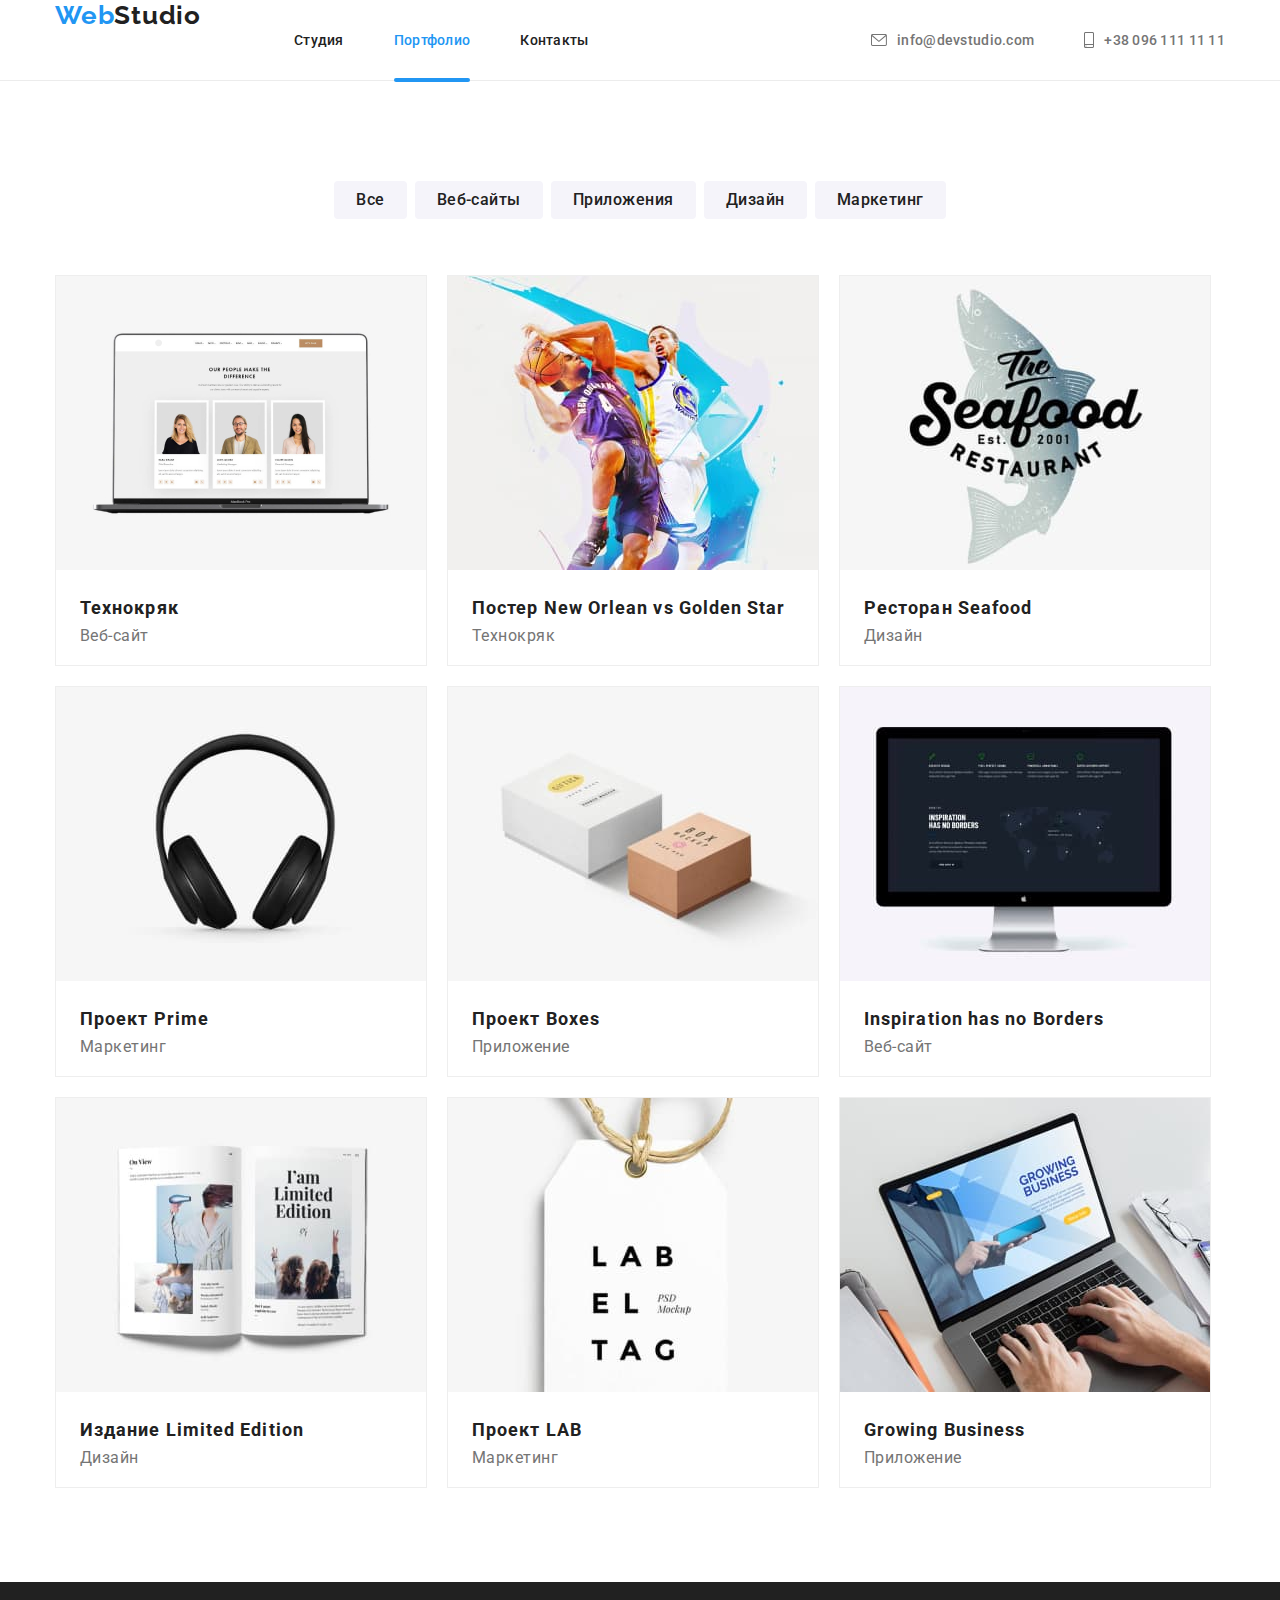
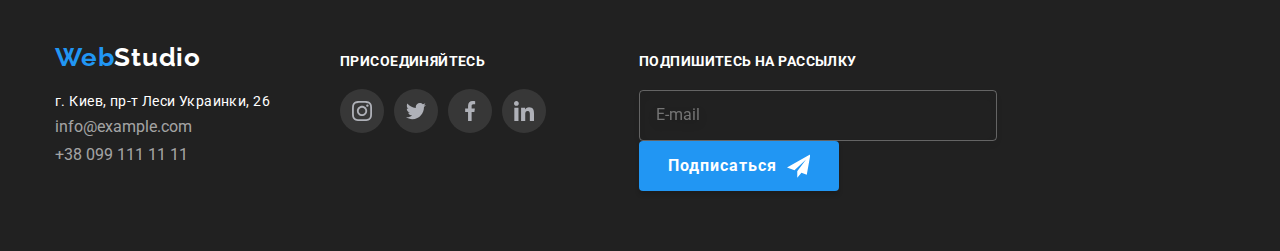
==== commit dcdf236c: "перенесла всё в  сас" ====
--- a/portfolio.html
+++ b/portfolio.html
@@ -46,20 +46,20 @@
 
 
 <main>
-    <section class="nav-btn">
+    <section class="nav-menu">
         <div class="contanier">
-            <ul class="nav-list-button">
-                <li class=""><button   class="btn" type="button">Все</button></li>
-                <li class=""><button   class="btn" type="button">Веб-сайты</button></li>
-                <li class=""><button   class="btn" type="button">Приложения</button></li>
-                <li class=""><button   class="btn" type="button">Дизайн</button></li>
-                <li class=""><button   class="btn" type="button">Маркетинг</button></li>
+            <ul class="nav-menu-list">
+                <li class=""><button   class="nav-menu-list-button" type="button">Все</button></li>
+                <li class=""><button   class="nav-menu-list-button" type="button">Веб-сайты</button></li>
+                <li class=""><button   class="nav-menu-list-button" type="button">Приложения</button></li>
+                <li class=""><button   class="nav-menu-list-button" type="button">Дизайн</button></li>
+                <li class=""><button   class="nav-menu-list-button" type="button">Маркетинг</button></li>
             </ul>
 
         </div>
     </section>
 
-    <section>
+    <section class="section-card">
         <div class="contanier">
             <ul class="portfolio-list">
                 <li class="item">
@@ -259,14 +259,13 @@
             <b class="footer-subscribe">Подпишитесь на рассылку</b>
              <form>
                <input type="email" name="user-email" placeholder="E-mail" class="footer-input">
-               <button type="submit" class="sign-link footer-subscribe-btn">Подписаться
-                <svg class="icon-btn">
-                  <use href="./images/icons/sprite.svg#icon-icontelegram"></use>
-                </svg> 
-               </button>
+               <button type="submit" class="sign-link footer-sing-link">Подписаться
+                 <svg class="icon-telegram">
+                   <use href="./images/icons/sprite.svg#icon-icontelegram"></use>
+                 </svg> 
+                </button>
              </form>
           </div>
-
       </div>
       </div>
     </footer>
--- a/css/style.css
+++ b/css/style.css
@@ -1,939 +1,57 @@
-* {
-  box-sizing: border-box;
-  margin: 0;
-  padding: 0;
-}
-
 /* SING-LINK*/
 /* SING-LINK*/
 
 /* TITLE */
 /* TITLE */
 
-/* HEADER STYLES */
+/* HEADER  */
+/* HEADER  */
 
-.page-header{
-  display: flex;
-  position: fixed;
-  width: 100%; 
-  top: 0;
-  left: 0;
+/* NAV */
+/* NAV */
 
-  background-color: #fff;
-  align-items: center;
-  z-index: 9999; 
-  align-items: center;
-  min-height: 80px;
-}
-
-.main-nav {
-  display: flex
-  background-color: var(--while-color);
-  align-items: center;
-}
-
-.nav-list {
-  display: flex;
-  margin-left: 93px;
-  justify-content: center;
-  transition:background-color  250ms cubic-bezier(0.4, 0, 0.2, 1);
-}
-
-.nav-list .item {
-  margin-right: 50px;
-  color: var(--grey-color);
-  transition: color 250ms cubic-bezier(0.4, 0, 0.2, 1);
-}
-
-.nav-list .link:hover,
-.nav-list .link:focus,
-.nav-list .item .current,
-.auth-list .item:hover,
-.auth-list .item:focus{
-  color: var(--pretty-color);  
-}
-
-.nav-list .link{
-  position: relative;
-  transition: background-color 250ms cubic-bezier(0.4, 0, 0.2, 1);
-}
-
-.nav-list .item .current::after,
-.nav-list .link:hover::after {
-  display: block;
-  content: "";
-  position: absolute;
-  width: 100%;
-  height: 4px;
-  background-color: #2196f3;
-  border-radius: 2px;
-  margin-top: 30px;
-}
-
-
-.nav-list .item:last-child {
-  margin-right: 0;
-}
-
-.nav-list .link {
-  display: block;
-  padding-top: 32px;
-  padding-bottom: 32px;
-  color:var(--pretty-color);
-}
-
-.nav-list-button {
-  display: flex;
-  margin-bottom: 56px;
-  padding-top: 100px;
-  justify-content: center;
-}
-
-.auth-list .mail:hover,
-.auth-list .mail:focus,
-.auth-list .phone:hover,
-.auth-list .phone:focus {
-  color: var(--pretty-color);
-}
-
-.envelopeo-svg,
-.smartphone-svg{
-  fill: currentColor;
-  margin-right: 10px;
-}
-
-.auth-list {
-  display: flex;
-  margin-left: auto;
-}
-
-.auth-list .item {
-  display: flex;
-  align-items: center;
-  color: var(--grey-color);
-  transition: background-color 250ms cubic-bezier(0.4, 0, 0.2, 1);
-}
-
-.auth-list .item + .item {
-  margin-left: 50px;
-}
-
-/* HEADER STYLES */
 
 
 /* LOGO */
-
 /* LOGO */
 
 /* SECTION */
 
 /* HERO */
-.hero {
-  margin: auto;
-  width: 1600px; 
-  padding: 200px 0;
-  background-image: url(../images/clients/Img.jpg);
-  background-color:  #C4C4C4;
-  background-size: cover;
-  background-repeat: no-repeat;
-  text-align: center;
-}
-
-.bisnes {
-  color: var(--while-color);
-  margin-bottom: 40px;
-  font-weight: 900;
-  font-size: 44px;
-  text-align: center;
-  letter-spacing: 0.06em;
-  text-transform: uppercase;
-}
 /* HERO */
 
 /* ABOUT */
-
-.about {
-  padding-top: 94px;
-  padding-bottom: 94px;
-}
-
-.feature-list {
-  display: flex;
-}
-
-.feature-list .item {
-  margin-right: var(--card-set-feature);
-}
-
-.feature-list .item:nth-child(4n) {
-  margin-right: 0;
-}
-
-.feature-text {
-  color: var(--grey-color);
-  font-weight: normal;
-  font-size: 14px;
-  
-  line-height: 1.714;
-  letter-spacing: 0.03em;
-}
-
-.feature-list .card {
-  margin-right: var(--card-set-feature);
-  margin-top: 50px;
-  padding-bottom: 30px;
-  
-  background: var(--while-color);
-  border-radius: 0px 0px 4px 4px;
-  transform: scale(1) ;
-}
-
-.feature-list .card:hover {
-  box-shadow: var(--feature-card-shadow);
-  transform: scale(1.1);
-} 
-
-.feature-list .card:nth-child(4n) {
-  margin-right: 0;
-}
-
-.feature-list .work {
-  margin-right: var(--card-set-feature);
-  margin-top: 50px;
-}
-
-.feature-list .work:nth-child(3n) {
-  margin-right: 0;
-}
-
-.feature-title {
-  color: var(--black-color);
-  margin-bottom: 10px;
-  
-  font-weight: bold;
-  font-size: 14px;
-  line-height: 1.143;
-  letter-spacing: 0.03em;
-  text-transform: uppercase;
-}
-
-.clock-svg,
-.plate-svg,
-.planning-svg,
-.kosmo-svg {
-  width:270px;
-  height: 120px;
-  margin-bottom: 30px;
-  padding: 25px 100px;
-  
-  background-color: #f5f4fa;
-  border-radius: 4px;
-  transition: background-color 250ms cubic-bezier(0.4, 0, 0.2, 1);
-}
-
-.plate .plate-svg:hover {
-  fill:var(--pretty-color);
-}
-
-.clock .clock-svg:hover {
-  fill:var(--pretty-color);
-}
-
-.planning .planning-svg:hover {
-  fill:var(--pretty-color);
-}
-
-.kosmo .kosmo-svg:hover {
-  fill:var(--pretty-color);
-}
-
 /* ABOUT */
 
+/* WHAT WE DO*/
+/* WHAT WE DO*/
+
 /* SECTION_TEAM */
-.section-team {
-  padding-top: 94px;
-  padding-bottom: 94px;
-  background: var(--light-color);
-}
-
-.card {
-  text-align: center;
-}
-
-.card-team {
-  color: var(--black-color);
-  margin-bottom: 10px;
-  
-  font-weight: 500;
-  font-size: 16px;
-  line-height: 1.188;
-  letter-spacing: 0.03em;
-}
-
-.card-li {
-  color: var(--grey-color);
-  margin-bottom: 30px;
-}
-.card .icon-team  {
-  display: flex;
-  margin: 0 auto;
-}
-
-.icon-team {
-  display: flex;
-  margin: 0 auto;
-  padding-left: 32px;
-  padding-right: 32px;
-  margin-left: 32px;
-  margin-right: 32px;
-}
-
-.icon-team li:not(:last-child) {
-  margin-right: 10px;
-}
-
-.icon-team li {
-  display: flex;
-  width: 44px;
-  height: 44px;
-  
-  background-color:var(--while-color);
-  border-radius: 50%;
-  
-  padding-left: 12px;
-  padding-right: 12px;
-  padding-top: 12px;
-  padding-bottom: 12px;
-  align-items: center;
-  
-  transition: background-color 250ms cubic-bezier(0.4, 0, 0.2, 1);
-}
-
-.icon-team li:hover {
-  background-color:var(--pretty-color);
-}
-
-.team {
-  margin-bottom: 30px;
-}
-
-.icon-team .icon {
-  display: flex;
-  align-items: baseline;
-  width: 20px;
-  height: 20px;
-  margin: 0;
-}
 /* SECTION_TEAM */
 
 /* SECTION CLIENTS */
+/* SECTION CLIENTS */
 
-.section-clients {
-  padding: 94px 0;
-}
+/* SECTION NAV_MENU */
+/* SECTION NAV_MENU */
 
+/* SOCIAL ICON */
+/* SOCIAL ICON */
 
-.clients {
-  display: flex;
-  fill: #AFB1B8;
-  margin-top: 50px;
-}
+/* SECTION_CARD */
+/* SECTION_CARD */
 
-.my-client {
-  display: flex;
-  width: 170px;
-  height: 92px;
-  
-  border: 1px solid #AFB1B8;
-  border-radius: 4px;
-  transition: background-color 250ms cubic-bezier(0.4, 0, 0.2, 1) ;
-}
+ /* FOOTER */
+ /* FOOTER */
 
-.my-client:not(:last-child){
-  margin-right: 30px;
-}
+ /* BACKDROP */
+ /* BACKDROP */
 
-.my-client:hover {
-  border-color:var(--pretty-color); 
-  
-}
-
-.my-client:nth-child(6n){
-  margin-bottom: 0;
-}
-
-.clients .client-svg:hover{
-  fill:var(--pretty-color);
-}
-
-/* SECTION CLIENTS */
+ /* FORM */
 
 
 
-/* SOCIAL ICON */
-.icon-social:hover .icon{
-  fill: var(--while-color);
-}
-
-.icon {
-  fill: #afb1b8;
-   width: 20px;
-  margin-right: 10px;
-  margin: 0 30px;
-  transition: fill 250ms cubic-bezier(0.4, 0, 0.2, 1);
-}
-
-/* SOCIAL ICON */
-
-
-
-
-/* BTN */
-.btn {
-  padding: 6px 22px;
-  color: var(--black-color);
   
-  font-weight: 500;
-  font-size: 16px;
-  line-height: 1.625;
-  letter-spacing: 0.03em;
-  text-align: center;
-  
-  cursor: pointer;
-  background: var(--light-color);
-  border-radius: 4px;
-  border: none;
-  transition: color, background-color 250ms cubic-bezier(0.4, 0, 0.2, 1);
-} 
-
-.nav-list-button :not(:last-child){
-  margin-right: 8px;
-} 
-
-.btn:focus,
-.btn:hover {
-  color: var(--while-color);
-  background-color: var(--light-blue);
-  border-radius: 4px;
-}
-/* BTN */
-
-/* ITEM */
-
-.item {
-  color: var(--black-color);
-  
-  font-weight: 500;
-  font-size: 14px;
-  line-height: 1.142;
-  letter-spacing: 0.02em;
-}
-
-.item .link {
-  color: var(--black-color);
-}
-
-/* PORTFOLIO-LIST*/
-
-.portfolio-list {
-  display: flex;
-  flex-wrap: wrap;
-  
-  padding-bottom: 94px;
-  margin-left: -20px;
-  margin-top: -20px;
-}
-
-.portfolio-list .item:hover {
-  box-shadow: var(--portfolio-shadow);
-  position: relative;
-}
-
-/* .nav-btn {
-  border-top: 1px solid var(--nav-btn-color);
-} */
-
-.portfolio-list > .item {
-  margin-left: var(--card-set-gap);
-  margin-top: var(--card-set-gap);
-  
-  border: 1px solid var(--portfolio-color);
-  background: var(--while-color);
-  transition: color, background-color 250ms cubic-bezier(0.4, 0, 0.2, 1);
-}
-
-/* PORTFOLIO-LIST*/
-
-.name {
-  color: var(--black-color);
-  padding-top: 20px;
-  padding-left: 24px;
-  
-  font-weight: bold;
-  font-size: 18px;
-  letter-spacing: 0.06em;
-  line-height: 2;
-}
-
-.grup {
-  
-  color: var(--grey-color);
-  padding-bottom: 20px;
-  padding-left: 24px;
-  margin: 0;
-  
-  font-weight: normal;
-  font-size: 16px;
-  line-height: 1.187;
-  letter-spacing: 0.03em;
-}
-
-/* CARD */
-
-/*CLIENTS */
-
-/* .regular-clients {
-  display: flex;
-  margin-top: 50px;
-  justify-content: center;
-}
-
-.regular-clients .card {/*
-  margin-right: 30px;
-  outline: 1px solid #afb1b8;
-}
-
-.regular-clients .card:nth-child(6n) {
-  margin-right: 0;
-} */
-
-/* CLIENTS*/
-
-/* FOOTER */
-
-.address {
-  font-style: normal;
-}
-
-.footer {
-  background: var(--black-color);
-  padding: 60px 0;
-}
-
-.la {
-  display: flex;
-  align-items: baseline;
-}
-
-
-.footer-adress {
-  color: var(--while-color);
-  margin-bottom: 9px;
-  margin-top: 20px;
-  
-  font-weight: normal;
-  font-size: 14px;
-  line-height: 1.171;
-  letter-spacing: 0.03em;
-  font-style: normal;
-}
-
-.contact-footer {
-  color: var(--light-grey);
-  margin-bottom: 9px;
-  font-style: normal;
-}
-
-.join {
-  margin-bottom: 20px;
-  color: var(--while-color);
-  font-weight: bold;
-  font-size: 14px;
-  line-height: 1.143;
-  
-  letter-spacing: 0.03em;
-  text-transform: uppercase;
-}
-
-.join-footer {
-  margin-left: 70px;
-}
-
-.footer-subscribe {
-  color: var(--while-color);
-  
-  font-weight: bold;
-  font-size: 14px;
-  line-height: 16px;
-  letter-spacing: 0.03em;
-  text-transform: uppercase;
-}
-
-
-.footer-subscribe-btn {
-  display: flex;
-  width: 200px;
-  padding: 10px 29px;
-  margin-right: 0;  
-  font-style: normal;
-  align-items: center;
-  text-align: center;
-}
-
-.icon-btn {
-  width: 24px;
-  height: 24px;
-  margin-left: 10px;
-}
-
-.join-footer-form {
- 
-  display: block;
-  width: 100%;
-  padding: 0;
-  margin: 0;
-  align-items: center;
-}
-
-.footer-input-form {
-  width: 358px;
-  background-color: var(--black-color);
-  border: 1px solid rgba(255, 255, 255, 0.3);
-  box-sizing: border-box;
-  filter: drop-shadow(0px 4px 4px rgba(0, 0, 0, 0.15));
-  border-radius: 4px;
-  margin: 0;
-  padding-top: 15px;
-  padding-bottom: 15px;
-  padding-left: 16px;
-}
-
-.footer-icon {
-  display: flex;
-  margin: 0 auto;
-  padding: 0;
-}
-
-.footer-form{
-  margin-left: 93px;
-}
-
-.footer-form form {
-  display: flex;
-}
-
-.footer-icon li{
-  background-color: rgba(255, 255, 255, 0.1);
-}
-
-.footer-input{
-  margin-right: 12px;
-  border: 1px solid rgba(255, 255, 255, 0.3);
-  filter: drop-shadow(0px 4px 4px rgba(0, 0, 0, 0.15));
-  border-radius: 4px;
-  width: 358px;
-  background-color: var(--dark-background-color);
-  padding: 15px 16px;
-  margin-top: 20px;
-}
-/* FOOTER */
-
-
-
-
-
-
-
-
-/* BACKDROP */
-/* BACKDROP */
-
-
-/* FORM */
-.modal-form-input{
-  width: 100%;
-  height: 40px;
-  border-radius: 4px;
-  border: 1px solid #757575;
-  padding-left: 40px;
-  outline: none;
-}
-
-.form-fild-lable {
-  display: block;
-  font-size: 12px;
-  color: var(--grey-color);
-  position: relative;  
-  margin-bottom: 10px;
-}
-
-.form-fild-wrap {
-  position: relative;
-  display: block;
-  margin-top: 4px;
-}
-
-
-form {
-  display: flex;
-  flex-direction: column;
-  width: 100%;
-   margin-left: auto;
-  margin-right: auto;
-  
-}
-
-.form-fild {
-  display: block;
-  position: relative;
-  flex-direction: column;
-}
-
-.form-lable {
-  position: absolute;
-  top: 50%;
-  left: 50px;
-  transform: translate(-120%, -120%);
-  
-  color: var(--grey-color);
-  width: 40px;
-  padding-top: 10px; 
-  transition: transform 250ms linear;
-}
-
-.form-label-texterea {
-  color: var(--grey-color);
-  width: 100%;
-  margin: 0;
-  margin-top: 4px;
-  padding: 12px 16px;
-  height: 120px;
-  border: 1px solid rgba(33, 33, 33, 0.2);
-  outline: none;
-  resize: none;
-}
-
-.form-label-texterea::placeholder {
-  color: rgba(117, 117, 117, 0.5);
-}
-
-.form-input{
-  width: 100%;
-  margin: 0;
-  padding: 10px 20px; 
-  padding-left: 42px;
-  font: inherit;
-  border-radius: 3px;
-}
-
-.form-fild input {
-  border-radius: 3px;
-  border: 1px solid rgba(33, 33, 33, 0.2);
-  font-size: 20px;
-  font: inherit;
-}
-
-.form-fild input:hover,
-.form-fild input:focus  {
-  border: 1px solid #2196F3;
-  transition: border 250ms linear;
-  outline: none;
-}
-
-.form-fild:hover{
-  fill: var(--pretty-color);
-}
-
-.form-fild input::placeholder {
-  color: rgb(206, 196, 196);
-}
-
-.form-input:focus + .form-lable ,
-.form-input:not(:placeholder-shown) + .form-lable{
-  color: var(--pretty-color);
-  fill: var(--pretty-color); 
-}
-
-
-textarea:hover,
-textarea:focus {
-  border: 1px solid #2196F3;
-}
-
-.texteria-class{
-  resize: none;
-  width: 100%;
-  height: 120px;
-  resize: none;
-  border: 1px solid rgba(33, 33, 33, 0.2);
-  outline: none; 
-} 
-
-.tallking {
-  color: var(--black-color);
-  margin-bottom: 12px;
-  text-align: center;
-  
-  font-weight: bold;
-  font-size: 20px; 
-  line-height: 1.15;
-  text-align: center;
-  /* letter-spacing: 0.03em;*/
-   
-}
-
-
-
-.checkbox-icon{
-  display: inline-block;
-  vertical-align: middle;
-  width: 15px;
-  height: 15px;
-  background-color: rgb(248, 243, 242);
-  border: 2px solid #2a2a2a;
-  border-radius: 4px;
-  margin-left: 13px; 
-}
-
- .checkbox:checked + .checkbox-icon {
-   background-color: var(--pretty-color);
-   border-color:var(--pretty-color);
-   background-image: url(../images/my-icon/icon\ check.svg);
-   background-size: contain;
-   background-origin: border-box;
-}
-
-.checkbox-la{
-  color: #757575;
-  
-  font-family: Roboto;
-  font-style: normal;
-  font-weight: normal;
-  font-size: 14px;
-  line-height: 1.71;
-  letter-spacing: 0.03em;
-} 
-
-.form-icon {
-  position: absolute;
-  display: flex;
-  width: 20px;
-  height: 20px; 
-  top: 50%;
-  left: 14px;
-  transform: translateY(-50%); 
-  align-items: center;
-}
-
-.form-fild:focus-within> .form-icon {
-  fill: var(--pretty-color);
-}
-
- .checkbox-footer {
-  color: #757575;
-  margin-top: 20px;
-  
-  font-weight: normal;
-  font-size: 14px;
-  line-height: 1.714;
-  /* letter-spacing: 0.03em; */  
-} 
-
-.checkbox-icon-footer{
-  color: var(--pretty-color); 
-  border-bottom: 1px solid var(--pretty-color);
-}
-
-.btn-check {
-  align-self: center;
-  margin-top: 30px;
-  width: 200px;
-  height: 50px;
-}
-
-
-  /* ТЕХНОКРЯК */
-
-  .item:hover .product-action{
-    opacity: 1;
-    transition:background-color 250ms cubic-bezier(0.4, 0, 0.2, 1);
-  } 
-  
-  .product-meta{
-    position: relative;
-    overflow: hidden;
-  }  
-    
-  .product-overlay{
-    display: inline-block;
-    position: absolute;
-    content: "";
-    width: 100%;
-    height: 100%;
-    top: 0;
-    left: 0;
-    transform: translateY(100%);
-
-    background: rgba(33, 150, 243, 0.9);
-    transition: transform 250ms  cubic-bezier(0.4, 0, 0.2, 1) ;
-  }
- 
-  .product-action {
-    display: flex;
-    color: #ffffff;
-    width: 322px;
-    height: 168px;
-    left: 239px;
-    top: 325px;
-    font-weight: normal;
-    font-size: 18px;
-    line-height: 1.56;
-    letter-spacing: 0.03em;
-    opacity: 0;
-  
-    position: absolute;
-    top:50%;
-    left: 50%;
-    transform: translate(-50%, -50%); 
-    transition: opacity 250ms cubic-bezier(0.4, 0, 0.2, 1) 250ms;
-    overflow-y: scroll;
-   }
-  
-    .item:hover .product-overlay{
-    transform: translateY(0);
-  }
-
-  .portfolio-list:hover .product-action {
-    opacity: 1;
-
-  }
-  /* ТЕХНОКРЯК */
-
-
-  .sss {
-    position: absolute;
-    bottom: 0;
-    left: 0;
-   
-    background: rgba(47, 48, 58, 0.8);
-    width: 100%;
-    height: 70px;
-    padding-top: 27px;
-    
-    color: var(--while-color);
-
-    font-weight: bold;
-    font-size: 14px;
-    line-height: 16px;
-    text-align: center;
-    letter-spacing: 0.03em;
-    text-transform: uppercase;
-  }
-
-  .work-meta{
-    position: relative;
-    width: 100%;
-  }
 
 
 
--- a/css/main.min.css
+++ b/css/main.min.css
@@ -5,5 +5,5 @@
  Menlo,  monospace;font-size:1em}small{font-size:80%}sub,sup{font-size:75%;line-height:0;position:relative;vertical-align:baseline}sub{bottom:-0.25em}sup{top:-0.5em}table{text-indent:0;border-color:inherit}button,input,optgroup,select,textarea{font-family:inherit;font-size:100%;line-height:1.15;margin:0}button,select{text-transform:none}button,[type='button'],[type='reset'],[type='submit']{-webkit-appearance:button}::-moz-focus-inner{border-style:none;padding:0}:-moz-focusring{outline:1px dotted ButtonText}:-moz-ui-invalid{box-shadow:none}legend{padding:0}progress{vertical-align:baseline}::-webkit-inner-spin-button,::-webkit-outer-spin-button{height:auto}[type='search']{-webkit-appearance:textfield;outline-offset:-2px}::-webkit-search-decoration{-webkit-appearance:none}::-webkit-file-upload-button{-webkit-appearance:button;font:inherit}summary{display:list-item}:root{--pretty-color: #2196f3;--blue-color: #2196f3;--light-blue: #188ce8;--while-color: #ffffff;--light-color: #f5f4fa;--portfolio-color: #eeeeee;--portfolio-shadow: 0px 1px 1px rgba(0, 0, 0, 0.12), 0px 4px 4px rgba(0, 0, 0, 0.06),
       1px 4px 6px rgba(0, 0, 0, 0.16);--nav-btn-color: #ececec;--light-grey: rgba(255, 255, 255, 0.6);--grey-color: #757575;--black-color: #212121;--dark-color: #2f303a;--icon-bg: #2196f3;--sing-color: 0px 4px 4px rgba(0, 0, 0, 0.15);--feature-card-shadow: 0px 1px 3px rgba(0, 0, 0, 0.12), 0px 1px 1px rgba(0, 0, 0, 0.14),
-      0px 2px 1px rgba(0, 0, 0, 0.2);--card-set-gap: 20px;--card-set-feature: 30px;--main-font: 'Roboto', sans-serif;--accent-font: 'Raleway', sans-serif}.visually-hidden{position:absolute;width:1px;height:1px !important;margin:-1px;padding:0 !important;overflow:hidden;border:0 !important;clip:rect(0 0 0 0)}.contanier{width:1200px;margin:0 auto;padding-left:15px;padding-right:15px}body{font-family:var(--main-font);font-style:normal;font-weight:400;background:var(--while-color)}ul{list-style:none}h1,h2,h3,h4,h5,h6,p{margin:0}img{display:block;max-width:100%}a{color:inherit;text-decoration:none}.sign-link{padding:10px 32px;color:var(--while-color);background:var(--blue-color);font-family:inherit;font-weight:700;font-size:16px;line-height:1.875;letter-spacing:0.06em;cursor:pointer;border-radius:4px;box-shadow:var(--sing-color);border:none;transition:color,background-color 250ms cubic-bezier(0.4, 0, 0.2, 1)}.sign-link:hover,.sign-link:focus{color:var(--while-color);background-color:var(--light-blue);border:none}.title{color:var(--black-color);font-size:36px;line-height:1.167;text-align:center;letter-spacing:0.03em}.page-header{display:flex;position:fixed;width:100%;top:0;left:0;background-color:#fff;align-items:center;z-index:9999;align-items:center;min-height:80px}.main-nav{display:flex;background-color:--while-color;align-items:center}.nav-list{display:flex;margin-left:93px;justify-content:center;transition:background-color 250ms cubic-bezier(0.4, 0, 0.2, 1)}.nav-list .item{margin-right:50px;color:var(--grey-color);transition:color 250ms cubic-bezier(0.4, 0, 0.2, 1)}.nav-list .link:hover,.nav-list .link:focus,.nav-list .item .current,.auth-list .item:hover,.auth-list .item:focus{color:var(--pretty-color)}.nav-list .link{position:relative;transition:background-color 250ms cubic-bezier(0.4, 0, 0.2, 1)}.nav-list .item .current::after,.nav-list .link:hover::after{display:block;content:"";position:absolute;width:100%;height:4px;background-color:#2196f3;border-radius:2px;margin-top:30px}.nav-list .item:last-child{margin-right:0}.nav-list .link{display:block;padding-top:32px;padding-bottom:32px;color:var(--pretty-color)}.nav-list-button{display:flex;margin-bottom:56px;padding-top:100px;justify-content:center}.auth-list .mail:hover,.auth-list .mail:focus,.auth-list .phone:hover,.auth-list .phone:focus{color:var(--pretty-color)}.envelopeo-svg,.smartphone-svg{fill:currentColor;margin-right:10px}.auth-list{display:flex;margin-left:auto}.auth-list .item{display:flex;align-items:center;color:var(--grey-color);transition:background-color 250ms cubic-bezier(0.4, 0, 0.2, 1)}.auth-list .item+.item{margin-left:50px}.logo{font-family:Raleway;font-weight:bold;font-size:26px;line-height:1.192;letter-spacing:0.03em}.web{color:var(--pretty-color)}.studio{color:var(--black-color)}.footer-studio{color:var(--while-color)}.is-hidden{opacity:1;transition:opacity 1s linear;transform:translate(0);transition:transform 1s linear}.backdrop{position:fixed;top:0;left:0;width:100%;height:100%;background-color:rgba(0,0,0,0.2);opacity:1;transition:opacity 250ms cubic-bezier(0.4, 0, 0.2, 1)}.backdrop.is-hidden{opacity:0;pointer-events:none;position:relative}.backdrop.is-hidden .modal{transform:translate(-50%, -50%) scale(0.9)}.modal{position:absolute;top:50%;left:50%;transform:translate(-50%, -50%) scale(1);width:528px;height:581px;padding:40px;background-color:#ffffff;transition:transform 250ms cubic-bezier(0.4, 0, 0.2, 1);border-radius:4px;box-shadow:0px 1px 3px rgba(0,0,0,0.12),0px 1px 1px rgba(0,0,0,0.14),0px 2px 1px rgba(0,0,0,0.2)}.modal-svg{position:absolute;display:inline-block;width:10px;height:10px;top:50%;left:50%;transform:translate(-50%, -50%);color:#000000}.button-modal{position:absolute;top:8px;right:8px;background-color:#fff;width:30px;height:30px;border-radius:50%;border:1px solid rgba(0,0,0,0.1)}.close-svg:hover{fill:var(--pretty-color)}
+      0px 2px 1px rgba(0, 0, 0, 0.2);--card-set-gap: 20px;--card-set-feature: 30px;--main-font: 'Roboto', sans-serif;--accent-font: 'Raleway', sans-serif}.visually-hidden{position:absolute;width:1px;height:1px !important;margin:-1px;padding:0 !important;overflow:hidden;border:0 !important;clip:rect(0 0 0 0)}.contanier{width:1200px;margin:0 auto;padding-left:15px;padding-right:15px}*{box-sizing:border-box;margin:0;padding:0}body{font-family:var(--main-font);font-style:normal;font-weight:400;background:var(--while-color)}ul{list-style:none}h1,h2,h3,h4,h5,h6,p{margin:0}img{display:block;max-width:100%}a{color:inherit;text-decoration:none}.sign-link{padding:10px 32px;color:var(--while-color);background:var(--blue-color);font-family:inherit;font-weight:700;font-size:16px;line-height:1.875;letter-spacing:0.06em;cursor:pointer;border-radius:4px;box-shadow:var(--sing-color);border:none;transition:color,background-color 250ms cubic-bezier(0.4, 0, 0.2, 1)}.sign-link:hover,.sign-link:focus{color:var(--while-color);background-color:var(--light-blue);border:none}.footer-sing-link{display:flex;width:200px;padding:10px 29px;font-style:normal;align-items:center;text-align:center}.title{color:var(--black-color);font-size:36px;line-height:1.167;text-align:center;letter-spacing:0.03em}.icon{fill:#afb1b8;width:20px;margin-right:10px;margin:0 30px;transition:fill 250ms cubic-bezier(0.4, 0, 0.2, 1)}.card .icon-team{display:flex;margin:0 auto}.icon-social:hover .icon{fill:var(--while-color)}.icon-team{display:flex;margin:0 auto;padding-left:32px;padding-right:32px;margin-left:32px;margin-right:32px}.icon-team li:not(:last-child){margin-right:10px}.icon-team li{display:flex;width:44px;height:44px;background-color:var(--while-color);border-radius:50%;padding-left:12px;padding-right:12px;padding-top:12px;padding-bottom:12px;align-items:center;transition:background-color 250ms cubic-bezier(0.4, 0, 0.2, 1)}.icon-team li:hover{background-color:var(--pretty-color)}.icon-team .icon{display:flex;align-items:baseline;width:20px;height:20px;margin:0}.footer-icon{display:flex;margin:0 auto;padding:0}.footer-icon li{background-color:rgba(255,255,255,0.1)}.page-header{display:flex;position:fixed;width:100%;top:0;left:0;background-color:#fff;align-items:center;z-index:9999;align-items:center;min-height:80px}.main-nav{display:flex}.nav-list{display:flex;margin-left:93px;justify-content:center;transition:background-color 250ms cubic-bezier(0.4, 0, 0.2, 1)}.nav-list .item{margin-right:50px;color:var(--grey-color);transition:color 250ms cubic-bezier(0.4, 0, 0.2, 1)}.nav-list .link:hover,.nav-list .link:focus,.nav-list .item .current,.auth-list .item:hover,.auth-list .item:focus{color:var(--pretty-color)}.nav-list .link{position:relative;transition:background-color 250ms cubic-bezier(0.4, 0, 0.2, 1)}.nav-list .item .current::after,.nav-list .link:hover::after{display:block;content:"";position:absolute;width:100%;height:4px;background-color:#2196f3;border-radius:2px;margin-top:30px}.nav-list .item:last-child{margin-right:0}.nav-list .link{display:block;padding-top:32px;padding-bottom:32px;color:var(--pretty-color)}.auth-list .mail:hover,.auth-list .mail:focus,.auth-list .phone:hover,.auth-list .phone:focus{color:var(--pretty-color)}.envelopeo-svg,.smartphone-svg{fill:currentColor;margin-right:10px}.auth-list{display:flex;margin-left:auto}.auth-list .item{display:flex;align-items:center;color:var(--grey-color);transition:background-color 250ms cubic-bezier(0.4, 0, 0.2, 1)}.auth-list .item+.item{margin-left:50px}.hero{margin:auto;width:1600px;padding:200px 0;background-image:url(../images/clients/Img.jpg);background-color:#C4C4C4;background-size:cover;background-repeat:no-repeat;text-align:center}.bisnes{color:var(--while-color);margin-bottom:40px;font-weight:900;font-size:44px;text-align:center;letter-spacing:0.06em;text-transform:uppercase}.about{padding-top:94px;padding-bottom:94px}.feature-list{display:flex}.feature-list .item{margin-right:var(--card-set-feature)}.feature-list .item:nth-child(4n){margin-right:0}.feature-text{color:var(--grey-color);font-weight:normal;font-size:14px;line-height:1.714;letter-spacing:0.03em}.feature-list .card{margin-right:var(--card-set-feature);margin-top:50px;padding-bottom:30px;background:var(--while-color);border-radius:0px 0px 4px 4px;transform:scale(1)}.feature-list .card:hover{box-shadow:var(--feature-card-shadow);transform:scale(1.1)}.feature-list .card:nth-child(4n){margin-right:0}.feature-title{color:var(--black-color);margin-bottom:10px;font-weight:bold;font-size:14px;line-height:1.143;letter-spacing:0.03em;text-transform:uppercase}.clock-svg,.plate-svg,.planning-svg,.kosmo-svg{width:270px;height:120px;margin-bottom:30px;padding:25px 100px;background-color:#f5f4fa;border-radius:4px;transition:background-color 250ms cubic-bezier(0.4, 0, 0.2, 1)}.plate .plate-svg:hover{fill:var(--pretty-color)}.clock .clock-svg:hover{fill:var(--pretty-color)}.planning .planning-svg:hover{fill:var(--pretty-color)}.kosmo .kosmo-svg:hover{fill:var(--pretty-color)}.feature-list .work{margin-right:var(--card-set-feature);margin-top:50px}.feature-list .work:nth-child(3n){margin-right:0}.work-meta{position:relative;width:100%}.work-meta-text{color:var(--while-color);position:absolute;bottom:0;left:0;background:rgba(47,48,58,0.8);width:100%;height:70px;padding-top:27px;font-weight:bold;font-size:14px;line-height:16px;text-align:center;letter-spacing:0.03em;text-transform:uppercase}.section-team{padding-top:94px;padding-bottom:94px;background:var(--light-color)}.card{text-align:center}.card-team{color:var(--black-color);margin-bottom:10px;font-weight:500;font-size:16px;line-height:1.188;letter-spacing:0.03em}.card-li{color:var(--grey-color);margin-bottom:30px}.team{margin-bottom:30px}.section-clients{padding:94px 0}.clients{display:flex;fill:#AFB1B8;margin-top:50px}.my-client{display:flex;width:170px;height:92px;border:1px solid #AFB1B8;border-radius:4px;transition:background-color 250ms cubic-bezier(0.4, 0, 0.2, 1)}.my-client:not(:last-child){margin-right:30px}.my-client:hover{border-color:var(--pretty-color)}.my-client:nth-child(6n){margin-bottom:0}.clients .client-svg:hover{fill:var(--pretty-color)}.address{font-style:normal}.footer{background:var(--black-color);padding:60px 0}.la{display:flex;align-items:baseline}.footer-adress{color:var(--while-color);margin-bottom:9px;margin-top:20px;font-weight:normal;font-size:14px;line-height:1.171;letter-spacing:0.03em;font-style:normal}.contact-footer{color:var(--light-grey);margin-bottom:9px;font-style:normal}.join{margin-bottom:20px;color:var(--while-color);font-weight:bold;font-size:14px;line-height:1.143;letter-spacing:0.03em;text-transform:uppercase}.join-footer{margin-left:70px}.footer-subscribe{color:var(--while-color);font-weight:bold;font-size:14px;line-height:16px;letter-spacing:0.03em;text-transform:uppercase}.icon-telegram{width:24px;height:24px;margin-left:10px}.join-footer-form{display:block;width:100%;padding:0;margin:0;align-items:center}.footer-input-form{width:358px;background-color:var(--black-color);border:1px solid rgba(255,255,255,0.3);box-sizing:border-box;filter:drop-shadow(0px 4px 4px rgba(0,0,0,0.15));border-radius:4px;margin:0;padding-top:15px;padding-bottom:15px;padding-left:16px}.footer-form{margin-left:93px}.footer-form form{display:flex}.footer-input{margin-right:12px;border:1px solid rgba(255,255,255,0.3);filter:drop-shadow(0px 4px 4px rgba(0,0,0,0.15));border-radius:4px;width:358px;background-color:var(--dark-background-color);padding:15px 16px;margin-top:20px}.nav-menu{border-top:1px solid var(--nav-btn-color)}.nav-menu-list{display:flex;margin-bottom:56px;padding-top:100px;justify-content:center}.nav-menu-list :not(:last-child){margin-right:8px}.nav-menu-list-button{padding:6px 22px;color:var(--black-color);font-weight:500;font-size:16px;line-height:1.625;letter-spacing:0.03em;text-align:center;cursor:pointer;background:var(--light-color);border-radius:4px;border:none;transition:color,background-color 250ms cubic-bezier(0.4, 0, 0.2, 1)}.nav-menu-list-button:focus,.nav-menu-list-button:hover{color:var(--while-color);background-color:var(--light-blue);border-radius:4px}.portfolio-list{display:flex;flex-wrap:wrap;padding-bottom:94px;margin-left:-20px;margin-top:-20px}.portfolio-list .item:hover{box-shadow:var(--portfolio-shadow);position:relative}.portfolio-list>.item{margin-left:var(--card-set-gap);margin-top:var(--card-set-gap);border:1px solid var(--portfolio-color);background:var(--while-color);transition:color,background-color 250ms cubic-bezier(0.4, 0, 0.2, 1)}.product-meta{position:relative;overflow:hidden}.product-overlay{display:inline-block;position:absolute;content:"";width:100%;height:100%;top:0;left:0;transform:translateY(100%);background:rgba(33,150,243,0.9);transition:transform 250ms cubic-bezier(0.4, 0, 0.2, 1)}.item:hover .product-overlay{transform:translateY(0)}.product-action{display:flex;color:#ffffff;width:322px;height:168px;left:239px;top:325px;font-weight:normal;font-size:18px;line-height:1.56;letter-spacing:0.03em;opacity:0;position:absolute;top:50%;left:50%;transform:translate(-50%, -50%);transition:opacity 250ms cubic-bezier(0.4, 0, 0.2, 1) 250ms;overflow-y:scroll}.portfolio-list:hover .product-action{opacity:1}.item:hover .product-action{opacity:1;transition:background-color 250ms cubic-bezier(0.4, 0, 0.2, 1)}.item{color:var(--black-color);font-weight:500;font-size:14px;line-height:1.142;letter-spacing:0.02em}.item .link{color:var(--black-color)}.name{color:var(--black-color);padding-top:20px;padding-left:24px;font-weight:bold;font-size:18px;letter-spacing:0.06em;line-height:2}.grup{color:var(--grey-color);padding-bottom:20px;padding-left:24px;margin:0;font-weight:normal;font-size:16px;line-height:1.187;letter-spacing:0.03em}.logo{font-family:Raleway;font-weight:bold;font-size:26px;line-height:1.192;letter-spacing:0.03em}.web{color:var(--pretty-color)}.studio{color:var(--black-color)}.footer-studio{color:var(--while-color)}.is-hidden{opacity:1;transition:opacity 1s linear;transform:translate(0);transition:transform 1s linear}.backdrop{position:fixed;top:0;left:0;width:100%;height:100%;background-color:rgba(0,0,0,0.2);opacity:1;transition:opacity 250ms cubic-bezier(0.4, 0, 0.2, 1)}.backdrop.is-hidden{opacity:0;pointer-events:none;position:relative}.backdrop.is-hidden .modal{transform:translate(-50%, -50%) scale(0.9)}.modal{position:absolute;top:50%;left:50%;transform:translate(-50%, -50%) scale(1);width:528px;height:581px;padding:40px;background-color:#ffffff;transition:transform 250ms cubic-bezier(0.4, 0, 0.2, 1);border-radius:4px;box-shadow:0px 1px 3px rgba(0,0,0,0.12),0px 1px 1px rgba(0,0,0,0.14),0px 2px 1px rgba(0,0,0,0.2)}.modal-svg{position:absolute;display:inline-block;width:10px;height:10px;top:50%;left:50%;transform:translate(-50%, -50%);color:#000000}.button-modal{position:absolute;top:8px;right:8px;background-color:#fff;width:30px;height:30px;border-radius:50%;border:1px solid rgba(0,0,0,0.1)}.close-svg:hover{fill:var(--pretty-color)}.modal-form-input{width:100%;height:40px;border-radius:4px;border:1px solid #757575;padding-left:40px;outline:none}.form-fild-lable{display:block;font-size:12px;color:var(--grey-color);position:relative;margin-bottom:10px}.form-fild-wrap{position:relative;display:block;margin-top:4px}form{display:flex;flex-direction:column;width:100%;margin-left:auto;margin-right:auto}.form-fild{display:block;position:relative;flex-direction:column}.form-label-texterea{color:var(--grey-color);width:100%;margin:0;margin-top:4px;padding:12px 16px;height:120px;border:1px solid rgba(33,33,33,0.2);outline:none;resize:none}.form-label-texterea::placeholder{color:rgba(117,117,117,0.5)}.form-input{width:100%;margin:0;padding:10px 20px;padding-left:42px;font:inherit;border-radius:3px}.form-fild input{border-radius:3px;border:1px solid rgba(33,33,33,0.2);font-size:20px;font:inherit}.form-fild input:hover,.form-fild input:focus{border:1px solid #2196F3;transition:border 250ms linear;outline:none;fill:var(--pretty-color)}.form-fild:hover,.form-fild:focus{fill:var(--pretty-color)}.form-fild input::placeholder{color:#cec4c4}.form-input:focus+.form-lable,.form-input:not(:placeholder-shown)+.form-lable{color:var(--pretty-color);fill:var(--pretty-color)}textarea:hover,textarea:focus{border:1px solid #2196F3}.tallking{color:var(--black-color);margin-bottom:12px;text-align:center;font-weight:bold;font-size:20px;line-height:1.15;text-align:center}.checkbox-icon{display:inline-block;vertical-align:middle;width:15px;height:15px;background-color:#f8f3f2;border:2px solid #2a2a2a;border-radius:4px;margin-left:13px}.form-icon{position:absolute;display:flex;width:20px;height:20px;top:50%;left:14px;transform:translateY(-50%);align-items:center}.checkbox-footer{color:#757575;margin-top:20px;font-weight:normal;font-size:14px;line-height:1.714}.checkbox-icon-footer{color:var(--pretty-color);border-bottom:1px solid var(--pretty-color)}.checkbox:checked+.checkbox-icon{background-color:var(--pretty-color);border-color:var(--pretty-color);background-image:url(../images/my-icon/icon-check.svg);background-size:contain;background-origin:border-box}.button-check{align-self:center;margin-top:30px;width:200px;height:50px}.form-fild:focus-within>.form-icon{fill:var(--pretty-color)}
 /*# sourceMappingURL=main.min.css.map */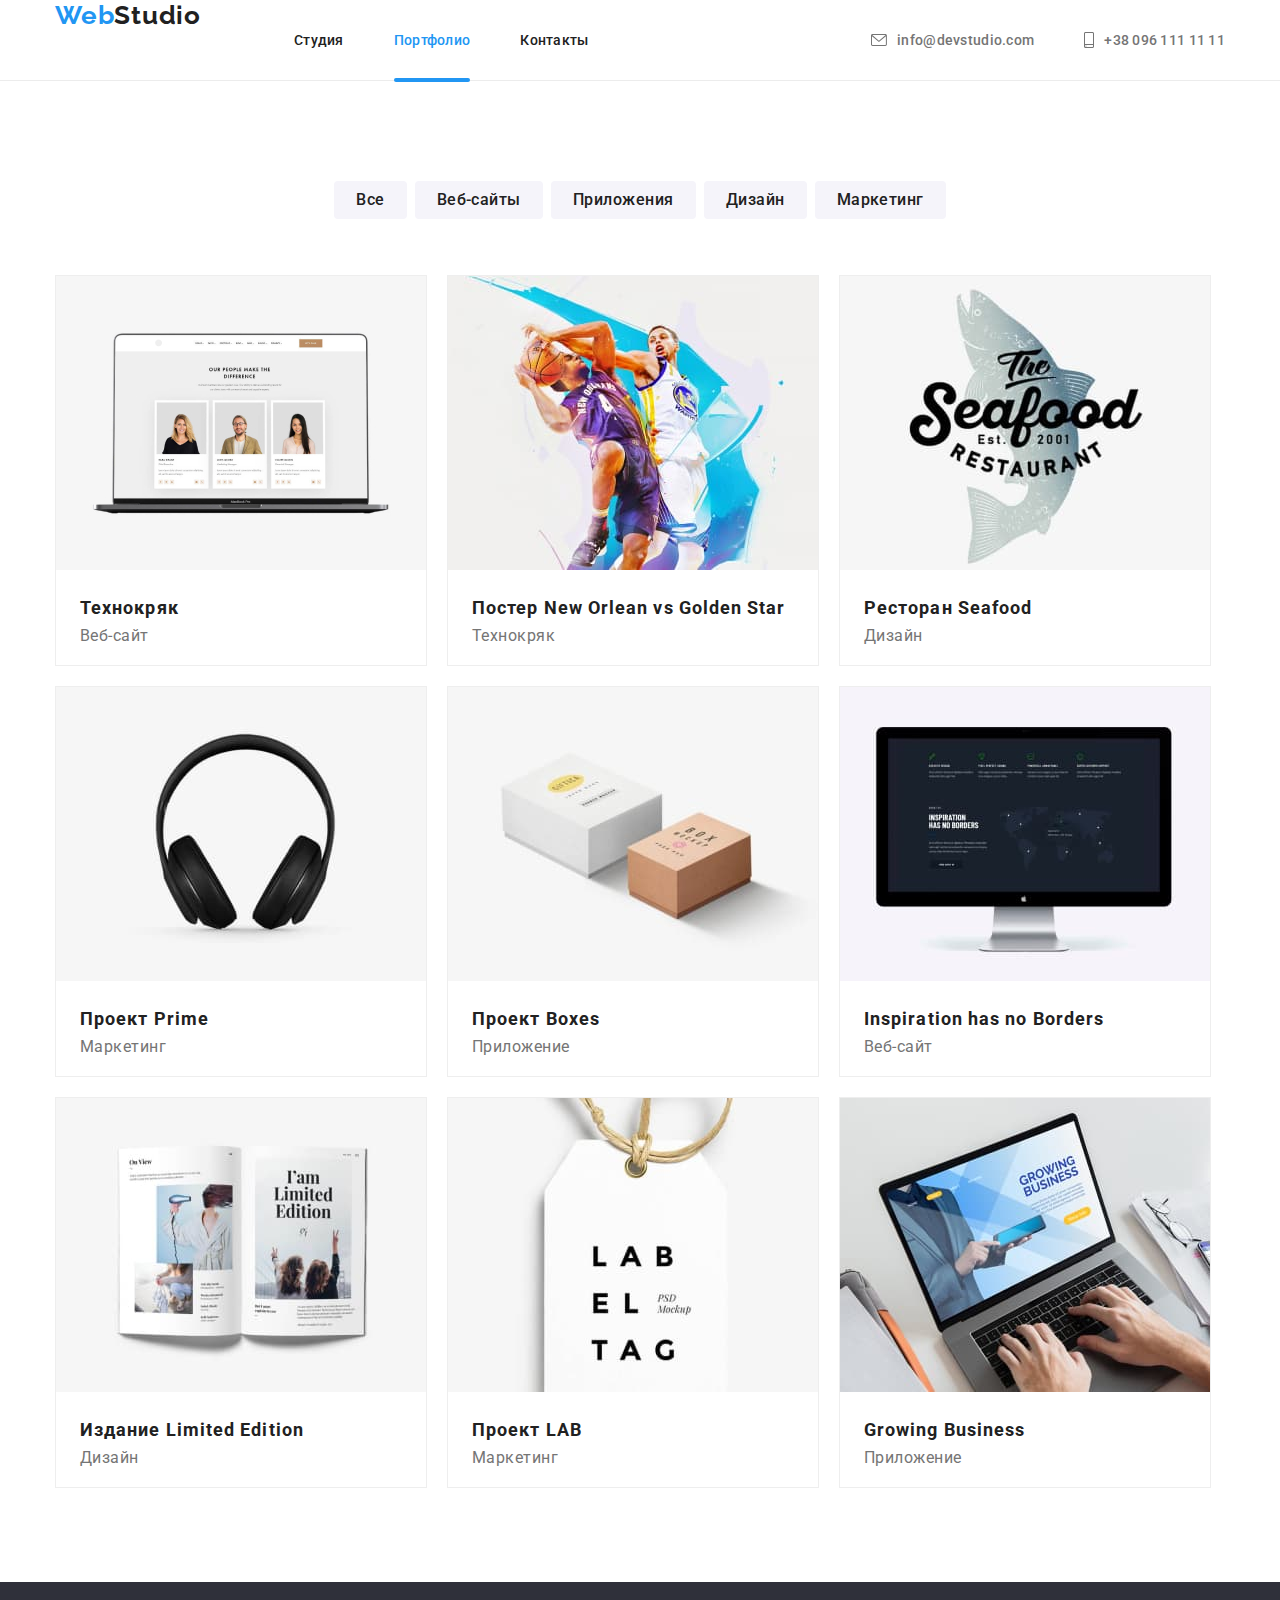
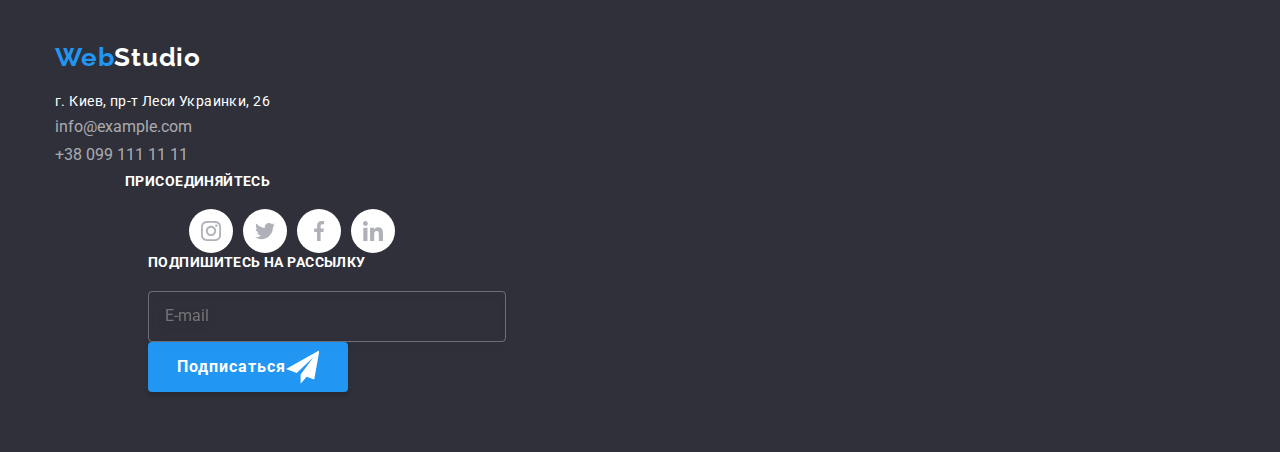
==== commit 972e8883: "футер остался" ====
--- a/portfolio.html
+++ b/portfolio.html
@@ -253,17 +253,17 @@
             </svg></a></li>
             
           </ul>
-          
-        </div>
+        </div>
+
         <div class="footer-form">
-            <b class="footer-subscribe">Подпишитесь на рассылку</b>
-             <form>
+            <b class="footer-subscribe-b">Подпишитесь на рассылку</b>
+             <form class="footer-subscribe">
                <input type="email" name="user-email" placeholder="E-mail" class="footer-input">
-               <button type="submit" class="sign-link footer-sing-link">Подписаться
-                 <svg class="icon-telegram">
-                   <use href="./images/icons/sprite.svg#icon-icontelegram"></use>
-                 </svg> 
-                </button>
+               <button type="submit" class="sign-link footer-subscribe-btn">Подписаться
+                <svg class="icon-btn">
+                  <use href="./images/icons/sprite.svg#icon-icontelegram"></use>
+                </svg> 
+               </button>
              </form>
           </div>
       </div>
--- a/css/main.min.css
+++ b/css/main.min.css
@@ -4,6 +4,6 @@
  'Liberation Mono',  Menlo,  monospace;font-size:1em}small{font-size:80%}sub,sup{font-size:75%;line-height:0;position:relative;vertical-align:baseline}sub{bottom:-0.25em}sup{top:-0.5em}table{text-indent:0;border-color:inherit}button,input,optgroup,select,textarea{font-family:inherit;font-size:100%;line-height:1.15;margin:0}button,select{text-transform:none}button,[type='button'],[type='reset'],[type='submit']{-webkit-appearance:button}::-moz-focus-inner{border-style:none;padding:0}:-moz-focusring{outline:1px dotted ButtonText}:-moz-ui-invalid{box-shadow:none}legend{padding:0}progress{vertical-align:baseline}::-webkit-inner-spin-button,::-webkit-outer-spin-button{height:auto}[type='search']{-webkit-appearance:textfield;outline-offset:-2px}::-webkit-search-decoration{-webkit-appearance:none}::-webkit-file-upload-button{-webkit-appearance:button;font:inherit}summary{display:list-item}:root{--pretty-color: #2196f3;--blue-color: #2196f3;--light-blue: #188ce8;--while-color: #ffffff;--light-color: #f5f4fa;--portfolio-color: #eeeeee;--portfolio-shadow: 0px 1px 1px rgba(0, 0, 0, 0.12), 0px 4px 4px rgba(0, 0, 0, 0.06),
-      1px 4px 6px rgba(0, 0, 0, 0.16);--nav-btn-color: #ececec;--light-grey: rgba(255, 255, 255, 0.6);--grey-color: #757575;--black-color: #212121;--dark-color: #2f303a;--icon-bg: #2196f3;--sing-color: 0px 4px 4px rgba(0, 0, 0, 0.15);--feature-card-shadow: 0px 1px 3px rgba(0, 0, 0, 0.12), 0px 1px 1px rgba(0, 0, 0, 0.14),
-      0px 2px 1px rgba(0, 0, 0, 0.2);--card-set-gap: 20px;--card-set-feature: 30px;--main-font: 'Roboto', sans-serif;--accent-font: 'Raleway', sans-serif}.visually-hidden{position:absolute;width:1px;height:1px !important;margin:-1px;padding:0 !important;overflow:hidden;border:0 !important;clip:rect(0 0 0 0)}.contanier{width:1200px;margin:0 auto;padding-left:15px;padding-right:15px}*{box-sizing:border-box;margin:0;padding:0}body{font-family:var(--main-font);font-style:normal;font-weight:400;background:var(--while-color)}ul{list-style:none}h1,h2,h3,h4,h5,h6,p{margin:0}img{display:block;max-width:100%}a{color:inherit;text-decoration:none}.sign-link{padding:10px 32px;color:var(--while-color);background:var(--blue-color);font-family:inherit;font-weight:700;font-size:16px;line-height:1.875;letter-spacing:0.06em;cursor:pointer;border-radius:4px;box-shadow:var(--sing-color);border:none;transition:color,background-color 250ms cubic-bezier(0.4, 0, 0.2, 1)}.sign-link:hover,.sign-link:focus{color:var(--while-color);background-color:var(--light-blue);border:none}.footer-sing-link{display:flex;width:200px;padding:10px 29px;font-style:normal;align-items:center;text-align:center}.title{color:var(--black-color);font-size:36px;line-height:1.167;text-align:center;letter-spacing:0.03em}.icon{fill:#afb1b8;width:20px;margin-right:10px;margin:0 30px;transition:fill 250ms cubic-bezier(0.4, 0, 0.2, 1)}.card .icon-team{display:flex;margin:0 auto}.icon-social:hover .icon{fill:var(--while-color)}.icon-team{display:flex;margin:0 auto;padding-left:32px;padding-right:32px;margin-left:32px;margin-right:32px}.icon-team li:not(:last-child){margin-right:10px}.icon-team li{display:flex;width:44px;height:44px;background-color:var(--while-color);border-radius:50%;padding-left:12px;padding-right:12px;padding-top:12px;padding-bottom:12px;align-items:center;transition:background-color 250ms cubic-bezier(0.4, 0, 0.2, 1)}.icon-team li:hover{background-color:var(--pretty-color)}.icon-team .icon{display:flex;align-items:baseline;width:20px;height:20px;margin:0}.footer-icon{display:flex;margin:0 auto;padding:0}.footer-icon li{background-color:rgba(255,255,255,0.1)}.page-header{display:flex;position:fixed;width:100%;top:0;left:0;background-color:#fff;align-items:center;z-index:9999;align-items:center;min-height:80px}.main-nav{display:flex}.nav-list{display:flex;margin-left:93px;justify-content:center;transition:background-color 250ms cubic-bezier(0.4, 0, 0.2, 1)}.nav-list .item{margin-right:50px;color:var(--grey-color);transition:color 250ms cubic-bezier(0.4, 0, 0.2, 1)}.nav-list .link:hover,.nav-list .link:focus,.nav-list .item .current,.auth-list .item:hover,.auth-list .item:focus{color:var(--pretty-color)}.nav-list .link{position:relative;transition:background-color 250ms cubic-bezier(0.4, 0, 0.2, 1)}.nav-list .item .current::after,.nav-list .link:hover::after{display:block;content:"";position:absolute;width:100%;height:4px;background-color:#2196f3;border-radius:2px;margin-top:30px}.nav-list .item:last-child{margin-right:0}.nav-list .link{display:block;padding-top:32px;padding-bottom:32px;color:var(--pretty-color)}.auth-list .mail:hover,.auth-list .mail:focus,.auth-list .phone:hover,.auth-list .phone:focus{color:var(--pretty-color)}.envelopeo-svg,.smartphone-svg{fill:currentColor;margin-right:10px}.auth-list{display:flex;margin-left:auto}.auth-list .item{display:flex;align-items:center;color:var(--grey-color);transition:background-color 250ms cubic-bezier(0.4, 0, 0.2, 1)}.auth-list .item+.item{margin-left:50px}.hero{margin:auto;width:1600px;padding:200px 0;background-image:url(../images/clients/Img.jpg);background-color:#C4C4C4;background-size:cover;background-repeat:no-repeat;text-align:center}.bisnes{color:var(--while-color);margin-bottom:40px;font-weight:900;font-size:44px;text-align:center;letter-spacing:0.06em;text-transform:uppercase}.about{padding-top:94px;padding-bottom:94px}.feature-list{display:flex}.feature-list .item{margin-right:var(--card-set-feature)}.feature-list .item:nth-child(4n){margin-right:0}.feature-text{color:var(--grey-color);font-weight:normal;font-size:14px;line-height:1.714;letter-spacing:0.03em}.feature-list .card{margin-right:var(--card-set-feature);margin-top:50px;padding-bottom:30px;background:var(--while-color);border-radius:0px 0px 4px 4px;transform:scale(1)}.feature-list .card:hover{box-shadow:var(--feature-card-shadow);transform:scale(1.1)}.feature-list .card:nth-child(4n){margin-right:0}.feature-title{color:var(--black-color);margin-bottom:10px;font-weight:bold;font-size:14px;line-height:1.143;letter-spacing:0.03em;text-transform:uppercase}.clock-svg,.plate-svg,.planning-svg,.kosmo-svg{width:270px;height:120px;margin-bottom:30px;padding:25px 100px;background-color:#f5f4fa;border-radius:4px;transition:background-color 250ms cubic-bezier(0.4, 0, 0.2, 1)}.plate .plate-svg:hover{fill:var(--pretty-color)}.clock .clock-svg:hover{fill:var(--pretty-color)}.planning .planning-svg:hover{fill:var(--pretty-color)}.kosmo .kosmo-svg:hover{fill:var(--pretty-color)}.feature-list .work{margin-right:var(--card-set-feature);margin-top:50px}.feature-list .work:nth-child(3n){margin-right:0}.work-meta{position:relative;width:100%}.work-meta-text{color:var(--while-color);position:absolute;bottom:0;left:0;background:rgba(47,48,58,0.8);width:100%;height:70px;padding-top:27px;font-weight:bold;font-size:14px;line-height:16px;text-align:center;letter-spacing:0.03em;text-transform:uppercase}.section-team{padding-top:94px;padding-bottom:94px;background:var(--light-color)}.card{text-align:center}.card-team{color:var(--black-color);margin-bottom:10px;font-weight:500;font-size:16px;line-height:1.188;letter-spacing:0.03em}.card-li{color:var(--grey-color);margin-bottom:30px}.team{margin-bottom:30px}.section-clients{padding:94px 0}.clients{display:flex;fill:#AFB1B8;margin-top:50px}.my-client{display:flex;width:170px;height:92px;border:1px solid #AFB1B8;border-radius:4px;transition:background-color 250ms cubic-bezier(0.4, 0, 0.2, 1)}.my-client:not(:last-child){margin-right:30px}.my-client:hover{border-color:var(--pretty-color)}.my-client:nth-child(6n){margin-bottom:0}.clients .client-svg:hover{fill:var(--pretty-color)}.address{font-style:normal}.footer{background:var(--black-color);padding:60px 0}.la{display:flex;align-items:baseline}.footer-adress{color:var(--while-color);margin-bottom:9px;margin-top:20px;font-weight:normal;font-size:14px;line-height:1.171;letter-spacing:0.03em;font-style:normal}.contact-footer{color:var(--light-grey);margin-bottom:9px;font-style:normal}.join{margin-bottom:20px;color:var(--while-color);font-weight:bold;font-size:14px;line-height:1.143;letter-spacing:0.03em;text-transform:uppercase}.join-footer{margin-left:70px}.footer-subscribe{color:var(--while-color);font-weight:bold;font-size:14px;line-height:16px;letter-spacing:0.03em;text-transform:uppercase}.icon-telegram{width:24px;height:24px;margin-left:10px}.join-footer-form{display:block;width:100%;padding:0;margin:0;align-items:center}.footer-input-form{width:358px;background-color:var(--black-color);border:1px solid rgba(255,255,255,0.3);box-sizing:border-box;filter:drop-shadow(0px 4px 4px rgba(0,0,0,0.15));border-radius:4px;margin:0;padding-top:15px;padding-bottom:15px;padding-left:16px}.footer-form{margin-left:93px}.footer-form form{display:flex}.footer-input{margin-right:12px;border:1px solid rgba(255,255,255,0.3);filter:drop-shadow(0px 4px 4px rgba(0,0,0,0.15));border-radius:4px;width:358px;background-color:var(--dark-background-color);padding:15px 16px;margin-top:20px}.nav-menu{border-top:1px solid var(--nav-btn-color)}.nav-menu-list{display:flex;margin-bottom:56px;padding-top:100px;justify-content:center}.nav-menu-list :not(:last-child){margin-right:8px}.nav-menu-list-button{padding:6px 22px;color:var(--black-color);font-weight:500;font-size:16px;line-height:1.625;letter-spacing:0.03em;text-align:center;cursor:pointer;background:var(--light-color);border-radius:4px;border:none;transition:color,background-color 250ms cubic-bezier(0.4, 0, 0.2, 1)}.nav-menu-list-button:focus,.nav-menu-list-button:hover{color:var(--while-color);background-color:var(--light-blue);border-radius:4px}.portfolio-list{display:flex;flex-wrap:wrap;padding-bottom:94px;margin-left:-20px;margin-top:-20px}.portfolio-list .item:hover{box-shadow:var(--portfolio-shadow);position:relative}.portfolio-list>.item{margin-left:var(--card-set-gap);margin-top:var(--card-set-gap);border:1px solid var(--portfolio-color);background:var(--while-color);transition:color,background-color 250ms cubic-bezier(0.4, 0, 0.2, 1)}.product-meta{position:relative;overflow:hidden}.product-overlay{display:inline-block;position:absolute;content:"";width:100%;height:100%;top:0;left:0;transform:translateY(100%);background:rgba(33,150,243,0.9);transition:transform 250ms cubic-bezier(0.4, 0, 0.2, 1)}.item:hover .product-overlay{transform:translateY(0)}.product-action{display:flex;color:#ffffff;width:322px;height:168px;left:239px;top:325px;font-weight:normal;font-size:18px;line-height:1.56;letter-spacing:0.03em;opacity:0;position:absolute;top:50%;left:50%;transform:translate(-50%, -50%);transition:opacity 250ms cubic-bezier(0.4, 0, 0.2, 1) 250ms;overflow-y:scroll}.portfolio-list:hover .product-action{opacity:1}.item:hover .product-action{opacity:1;transition:background-color 250ms cubic-bezier(0.4, 0, 0.2, 1)}.item{color:var(--black-color);font-weight:500;font-size:14px;line-height:1.142;letter-spacing:0.02em}.item .link{color:var(--black-color)}.name{color:var(--black-color);padding-top:20px;padding-left:24px;font-weight:bold;font-size:18px;letter-spacing:0.06em;line-height:2}.grup{color:var(--grey-color);padding-bottom:20px;padding-left:24px;margin:0;font-weight:normal;font-size:16px;line-height:1.187;letter-spacing:0.03em}.logo{font-family:Raleway;font-weight:bold;font-size:26px;line-height:1.192;letter-spacing:0.03em}.web{color:var(--pretty-color)}.studio{color:var(--black-color)}.footer-studio{color:var(--while-color)}.is-hidden{opacity:1;transition:opacity 1s linear;transform:translate(0);transition:transform 1s linear}.backdrop{position:fixed;top:0;left:0;width:100%;height:100%;background-color:rgba(0,0,0,0.2);opacity:1;transition:opacity 250ms cubic-bezier(0.4, 0, 0.2, 1)}.backdrop.is-hidden{opacity:0;pointer-events:none;position:relative}.backdrop.is-hidden .modal{transform:translate(-50%, -50%) scale(0.9)}.modal{position:absolute;top:50%;left:50%;transform:translate(-50%, -50%) scale(1);width:528px;height:581px;padding:40px;background-color:#ffffff;transition:transform 250ms cubic-bezier(0.4, 0, 0.2, 1);border-radius:4px;box-shadow:0px 1px 3px rgba(0,0,0,0.12),0px 1px 1px rgba(0,0,0,0.14),0px 2px 1px rgba(0,0,0,0.2)}.modal-svg{position:absolute;display:inline-block;width:10px;height:10px;top:50%;left:50%;transform:translate(-50%, -50%);color:#000000}.button-modal{position:absolute;top:8px;right:8px;background-color:#fff;width:30px;height:30px;border-radius:50%;border:1px solid rgba(0,0,0,0.1)}.close-svg:hover{fill:var(--pretty-color)}.modal-form-input{width:100%;height:40px;border-radius:4px;border:1px solid #757575;padding-left:40px;outline:none}.form-fild-lable{display:block;font-size:12px;color:var(--grey-color);position:relative;margin-bottom:10px}.form-fild-wrap{position:relative;display:block;margin-top:4px}form{display:flex;flex-direction:column;width:100%;margin-left:auto;margin-right:auto}.form-fild{display:block;position:relative;flex-direction:column}.form-label-texterea{color:var(--grey-color);width:100%;margin:0;margin-top:4px;padding:12px 16px;height:120px;border:1px solid rgba(33,33,33,0.2);outline:none;resize:none}.form-label-texterea::placeholder{color:rgba(117,117,117,0.5)}.form-input{width:100%;margin:0;padding:10px 20px;padding-left:42px;font:inherit;border-radius:3px}.form-fild input{border-radius:3px;border:1px solid rgba(33,33,33,0.2);font-size:20px;font:inherit}.form-fild input:hover,.form-fild input:focus{border:1px solid #2196F3;transition:border 250ms linear;outline:none;fill:var(--pretty-color)}.form-fild:hover,.form-fild:focus{fill:var(--pretty-color)}.form-fild input::placeholder{color:#cec4c4}.form-input:focus+.form-lable,.form-input:not(:placeholder-shown)+.form-lable{color:var(--pretty-color);fill:var(--pretty-color)}textarea:hover,textarea:focus{border:1px solid #2196F3}.tallking{color:var(--black-color);margin-bottom:12px;text-align:center;font-weight:bold;font-size:20px;line-height:1.15;text-align:center}.checkbox-icon{display:inline-block;vertical-align:middle;width:15px;height:15px;background-color:#f8f3f2;border:2px solid #2a2a2a;border-radius:4px;margin-left:13px}.form-icon{position:absolute;display:flex;width:20px;height:20px;top:50%;left:14px;transform:translateY(-50%);align-items:center}.checkbox-footer{color:#757575;margin-top:20px;font-weight:normal;font-size:14px;line-height:1.714}.checkbox-icon-footer{color:var(--pretty-color);border-bottom:1px solid var(--pretty-color)}.checkbox:checked+.checkbox-icon{background-color:var(--pretty-color);border-color:var(--pretty-color);background-image:url(../images/my-icon/icon-check.svg);background-size:contain;background-origin:border-box}.button-check{align-self:center;margin-top:30px;width:200px;height:50px}.form-fild:focus-within>.form-icon{fill:var(--pretty-color)}
+      1px 4px 6px rgba(0, 0, 0, 0.16);--nav-btn-color: #ececec;--light-grey: rgba(255, 255, 255, 0.6);--grey-color: #757575;--black-color: #212121;--dark-color: #2f303a;--footer-color: #2F303A;--icon-bg: #2196f3;--sing-color: 0px 4px 4px rgba(0, 0, 0, 0.15);--feature-card-shadow: 0px 1px 3px rgba(0, 0, 0, 0.12), 0px 1px 1px rgba(0, 0, 0, 0.14),
+      0px 2px 1px rgba(0, 0, 0, 0.2);--card-set-gap: 20px;--card-set-feature: 30px;--main-font: 'Roboto', sans-serif;--accent-font: 'Raleway', sans-serif}.visually-hidden{position:absolute;width:1px;height:1px !important;margin:-1px;padding:0 !important;overflow:hidden;border:0 !important;clip:rect(0 0 0 0)}.contanier{width:1200px;margin:0 auto;padding-left:15px;padding-right:15px}*{box-sizing:border-box;margin:0;padding:0}body{font-family:var(--main-font);font-style:normal;font-weight:400;background:var(--while-color)}ul{list-style:none}h1,h2,h3,h4,h5,h6,p{margin:0}img{display:block;max-width:100%}a{color:inherit;text-decoration:none}.sign-link{padding:10px 32px;color:var(--while-color);background:var(--blue-color);font-family:inherit;font-weight:700;font-size:16px;line-height:1.875;letter-spacing:0.06em;cursor:pointer;border-radius:4px;box-shadow:var(--sing-color);border:none;transition:color,background-color 250ms cubic-bezier(0.4, 0, 0.2, 1)}.sign-link:hover,.sign-link:focus{color:var(--while-color);background-color:var(--light-blue);border:none}.sign-section-one{padding:10px 32px}.footer-sing-link{display:flex;width:200px;padding:10px 29px;font-style:normal;align-items:center;text-align:center}.footer-subscribe-btn{display:flex;width:200px;padding:10px 29px;margin-right:0;font-style:normal;align-items:center;text-align:center;height:50px}.title{color:var(--black-color);font-size:36px;line-height:1.167;text-align:center;letter-spacing:0.03em}.icon{fill:#afb1b8;width:20px;margin-right:10px;margin:0 30px;transition:fill 250ms cubic-bezier(0.4, 0, 0.2, 1)}.card .icon-team{display:flex;margin:0 auto}.icon-social:hover .icon{fill:var(--while-color)}.footer-icon{display:flex;margin:0 auto;padding:0}.footer-icon .icon-social{background-color:rgba(255,255,255,0.1)}.icon-team{display:flex;margin:0 auto;padding-left:32px;padding-right:32px;margin-left:32px;margin-right:32px}.icon-team .icon-social{display:flex;width:44px;height:44px;background-color:var(--while-color);border-radius:50%;padding-left:12px;padding-right:12px;padding-top:12px;padding-bottom:12px;align-items:center;transition:background-color 250ms cubic-bezier(0.4, 0, 0.2, 1)}.icon-team .icon-social:not(:last-child){margin-right:10px}.icon-team.icon-social:hover{background-color:var(--pretty-color)}.icon-team .icon{display:flex;align-items:baseline;width:20px;height:20px;margin:0}.page-header{display:flex;width:100%;top:0;left:0;background-color:#fff;align-items:center;z-index:9999;align-items:center;min-height:80px}.main-nav{display:flex}.nav-list{display:flex;margin-left:93px;justify-content:center;transition:background-color 250ms cubic-bezier(0.4, 0, 0.2, 1)}.nav-list .item{margin-right:50px;color:var(--grey-color);transition:color 250ms cubic-bezier(0.4, 0, 0.2, 1)}.nav-list .link:hover,.nav-list .link:focus,.nav-list .item .current,.auth-list .item:hover,.auth-list .item:focus{color:var(--pretty-color)}.nav-list .link{position:relative;transition:background-color 250ms cubic-bezier(0.4, 0, 0.2, 1);display:block;padding-top:32px;padding-bottom:32px;color:var(--pretty-color)}.nav-list .item:last-child{margin-right:0}.nav-list .item .current::after,.nav-list .link:hover::after{display:block;content:"";position:absolute;width:100%;height:4px;background-color:#2196f3;border-radius:2px;margin-top:30px}.auth-list .mail:hover,.auth-list .mail:focus,.auth-list .phone:hover,.auth-list .phone:focus{color:var(--pretty-color)}.envelopeo-svg,.smartphone-svg{fill:currentColor;margin-right:10px}.auth-list{display:flex;margin-left:auto}.auth-list .item{display:flex;align-items:center;color:var(--grey-color);transition:background-color 250ms cubic-bezier(0.4, 0, 0.2, 1)}.auth-list .item+.item{margin-left:50px}.hero{margin:auto;width:1600px;padding:200px 0;background:linear-gradient(rgba(47,48,58,0.4), rgba(47,48,58,0.4)),url(../images/clients/Img.jpg);background-color:#C4C4C4;background-size:cover;background-repeat:no-repeat;text-align:center}.bisnes{color:var(--while-color);margin-bottom:40px;font-weight:900;font-size:44px;text-align:center;letter-spacing:0.06em;text-transform:uppercase}.about{padding-top:94px;padding-bottom:94px}.feature-list{display:flex}.feature-list.item{margin-right:var(--card-set-feature)}.feature-list .card{margin-right:var(--card-set-feature);margin-top:50px;padding-bottom:30px;background:var(--while-color);border-radius:0px 0px 4px 4px;transform:scale(1)}.feature-list .card:hover{box-shadow:var(--feature-card-shadow);transform:scale(1.1)}.feature-list .card:nth-child(4n){margin-right:0}.feature-list .item:nth-child(4n){margin-right:0}.feature-text{color:var(--grey-color);font-weight:normal;font-size:14px;line-height:1.714;letter-spacing:0.03em}.feature-title{color:var(--black-color);margin-bottom:10px;font-weight:bold;font-size:14px;line-height:1.143;letter-spacing:0.03em;text-transform:uppercase}.clock-svg,.plate-svg,.planning-svg,.kosmo-svg{width:270px;height:120px;margin-bottom:30px;padding:25px 100px;background-color:#f5f4fa;border-radius:4px;transition:background-color 250ms cubic-bezier(0.4, 0, 0.2, 1)}.plate .plate-svg:hover{fill:var(--pretty-color)}.clock .clock-svg:hover{fill:var(--pretty-color)}.planning .planning-svg:hover{fill:var(--pretty-color)}.kosmo .kosmo-svg:hover{fill:var(--pretty-color)}.what-we-do{padding-top:94px;padding-bottom:94px}.feature-list .work{margin-right:var(--card-set-feature);margin-top:50px}.feature-list .work:nth-child(3n){margin-right:0}.work-meta{position:relative;width:100%}.work-meta-text{color:var(--while-color);position:absolute;bottom:0;left:0;background:rgba(47,48,58,0.8);width:100%;height:70px;padding-top:27px;font-weight:bold;font-size:14px;line-height:16px;text-align:center;letter-spacing:0.03em;text-transform:uppercase}.section-team{padding-top:94px;padding-bottom:94px;background:var(--light-color)}.card{text-align:center}.card-team{color:var(--black-color);margin-bottom:10px;font-weight:500;font-size:16px;line-height:1.188;letter-spacing:0.03em}.card-li{color:var(--grey-color);margin-bottom:30px}.team{margin-bottom:30px}.section-clients{padding:94px 0}.clients{display:flex;fill:#AFB1B8;margin-top:50px}.clients .client-svg:hover{fill:var(--pretty-color)}.my-client{display:flex;width:170px;height:92px;border:1px solid #AFB1B8;border-radius:4px;transition:background-color 250ms cubic-bezier(0.4, 0, 0.2, 1)}.my-client:hover{border-color:var(--pretty-color)}.my-client:not(:last-child){margin-right:30px}.my-client:nth-child(6n){margin-bottom:0}.footer{background:var(--footer-color);padding:60px 0}.footer-contanier{display:flex;align-items:baseline}.address{color:#FFFFFF;font-style:normal;font-family:inherit;font-style:normal;font-weight:normal;font-size:14px;line-height:1.71;letter-spacing:0.03em}.footer-form{margin-left:93px}.footer-form form{display:flex;flex-direction:column}.footer-adress{color:var(--while-color);margin-bottom:9px;margin-top:20px;font-weight:normal;font-size:14px;line-height:1.171;letter-spacing:0.03em;font-style:normal}.contact-footer{color:var(--light-grey);margin-bottom:9px;font-style:normal}.join{margin-bottom:20px;color:var(--while-color);font-weight:bold;font-size:14px;line-height:1.143;letter-spacing:0.03em;text-transform:uppercase}.join-footer{margin-left:70px}.footer-subscribe-b{color:var(--while-color);font-weight:bold;font-size:14px;line-height:16px;letter-spacing:0.03em;text-transform:uppercase}.footer-subscribe{display:flex;align-items:baseline}.icon-telegram{width:24px;height:24px;margin-left:10px}.join-footer-form{display:block;width:100%;padding:0;margin:0;align-items:center}.footer-input-form{width:358px;background-color:var(--black-color);border:1px solid rgba(255,255,255,0.3);box-sizing:border-box;filter:drop-shadow(0px 4px 4px rgba(0,0,0,0.15));border-radius:4px;margin:0;padding-top:15px;padding-bottom:15px;padding-left:16px}.footer-input{margin-right:12px;border:1px solid rgba(255,255,255,0.3);filter:drop-shadow(0px 4px 4px rgba(0,0,0,0.15));border-radius:4px;width:358px;background-color:var(--dark-background-color);padding:15px 16px;margin-top:20px}.nav-menu{border-top:1px solid var(--nav-btn-color)}.nav-menu-list{display:flex;margin-bottom:56px;padding-top:100px;justify-content:center}.nav-menu-list :not(:last-child){margin-right:8px}.nav-menu-list-button{padding:6px 22px;color:var(--black-color);font-weight:500;font-size:16px;line-height:1.625;letter-spacing:0.03em;text-align:center;cursor:pointer;background:var(--light-color);border-radius:4px;border:none;transition:color,background-color 250ms cubic-bezier(0.4, 0, 0.2, 1)}.nav-menu-list-button :hover,.nav-menu-list-button :focus{color:var(--while-color);background-color:var(--light-blue);border-radius:4px}.portfolio-list{display:flex;flex-wrap:wrap;padding-bottom:94px;margin-left:-20px;margin-top:-20px}.portfolio-list .item:hover{box-shadow:var(--portfolio-shadow);position:relative}.portfolio-list>.item{margin-left:var(--card-set-gap);margin-top:var(--card-set-gap);border:1px solid var(--portfolio-color);background:var(--while-color);transition:color,background-color 250ms cubic-bezier(0.4, 0, 0.2, 1)}.product-meta{position:relative;overflow:hidden}.product-overlay{display:inline-block;position:absolute;content:"";width:100%;height:100%;top:0;left:0;transform:translateY(100%);background:rgba(33,150,243,0.9);transition:transform 250ms cubic-bezier(0.4, 0, 0.2, 1)}.item:hover .product-overlay{transform:translateY(0)}.product-action{display:flex;color:#ffffff;width:322px;height:168px;left:239px;top:325px;font-weight:normal;font-size:18px;line-height:1.56;letter-spacing:0.03em;opacity:0;position:absolute;top:50%;left:50%;transform:translate(-50%, -50%);transition:opacity 250ms cubic-bezier(0.4, 0, 0.2, 1) 250ms}.portfolio-list:hover .product-action{opacity:1}.item:hover .product-action{opacity:1;transition:background-color 250ms cubic-bezier(0.4, 0, 0.2, 1)}.item{color:var(--black-color);font-weight:500;font-size:14px;line-height:1.142;letter-spacing:0.02em}.item .link{color:var(--black-color)}.name{color:var(--black-color);padding-top:20px;padding-left:24px;font-weight:bold;font-size:18px;letter-spacing:0.06em;line-height:2}.grup{color:var(--grey-color);padding-bottom:20px;padding-left:24px;margin:0;font-weight:normal;font-size:16px;line-height:1.187;letter-spacing:0.03em}.logo{font-family:Raleway;font-weight:bold;font-size:26px;line-height:1.192;letter-spacing:0.03em}.web{color:var(--pretty-color)}.studio{color:var(--black-color)}.footer-studio{color:var(--while-color)}.is-hidden{opacity:1;transition:opacity 1s linear;transform:translate(0);transition:transform 1s linear}.backdrop{position:fixed;top:0;left:0;width:100%;height:100%;background-color:rgba(0,0,0,0.2);opacity:1;transition:opacity 250ms cubic-bezier(0.4, 0, 0.2, 1)}.backdrop.is-hidden{opacity:0;pointer-events:none;position:relative}.backdrop.is-hidden .modal{transform:translate(-50%, -50%) scale(0.9)}.modal{position:absolute;top:50%;left:50%;transform:translate(-50%, -50%) scale(1);width:528px;height:581px;padding:40px;background-color:#ffffff;transition:transform 250ms cubic-bezier(0.4, 0, 0.2, 1);border-radius:4px;box-shadow:0px 1px 3px rgba(0,0,0,0.12),0px 1px 1px rgba(0,0,0,0.14),0px 2px 1px rgba(0,0,0,0.2)}.modal-svg{position:absolute;display:inline-block;width:10px;height:10px;top:50%;left:50%;transform:translate(-50%, -50%);color:#000000}.button-modal{position:absolute;top:8px;right:8px;background-color:#fff;width:30px;height:30px;border-radius:50%;border:1px solid rgba(0,0,0,0.1);cursor:pointer}.button-modal:hover{fill:var(--pretty-color)}.close-svg:hover{fill:var(--pretty-color)}.modal-form-input{width:100%;height:40px;border-radius:4px;border:1px solid #757575;padding-left:40px;outline:none}.form-fild-lable{display:block;font-size:12px;color:var(--grey-color);position:relative;margin-bottom:10px}.form-fild-wrap{position:relative;display:block;margin-top:4px}.form{display:flex;flex-direction:column;width:100%;margin-left:auto;margin-right:auto}.form-fild{display:block;position:relative;flex-direction:column}.form-label-texterea{color:var(--grey-color);width:100%;margin:0;margin-top:4px;padding:12px 16px;height:120px;border:1px solid rgba(33,33,33,0.2);outline:none;resize:none;border-radius:4px;transition:transform 250ms cubic-bezier(0.4, 0, 0.2, 1)}.form-label-texterea::placeholder{color:rgba(117,117,117,0.5)}.form-input{width:100%;margin:0;padding:10px 20px;padding-left:42px;font:inherit;border-radius:3px}.form-fild input{border-radius:3px;border:1px solid rgba(33,33,33,0.2);font-size:20px;font:inherit}.form-fild input:hover,.form-fild input:focus{border:1px solid #2196F3;transition:border 250ms linear;outline:none;fill:var(--pretty-color)}.form-fild:hover,.form-fild:focus{fill:var(--pretty-color)}.form-fild input::placeholder{color:#cec4c4}.form-input:focus+.form-lable,.form-input:not(:placeholder-shown)+.form-lable{color:var(--pretty-color);fill:var(--pretty-color)}textarea:hover,textarea:focus{border:1px solid #2196F3}.tallking{color:var(--black-color);margin-bottom:12px;text-align:center;font-weight:bold;font-size:20px;line-height:1.15;text-align:center;letter-spacing:0.03em}.checkbox-icon{display:inline-block;vertical-align:middle;width:15px;height:15px;background-color:#f8f3f2;border:2px solid #2a2a2a;border-radius:4px;margin-left:13px}.form-icon{position:absolute;display:flex;width:20px;height:20px;top:50%;left:14px;transform:translateY(-50%);align-items:center}.checkbox-footer{color:#757575;margin-top:20px;font-weight:normal;font-size:14px;line-height:1.714}.checkbox-icon-footer{color:var(--pretty-color);border-bottom:1px solid var(--pretty-color)}.checkbox:checked+.checkbox-icon{background-color:var(--pretty-color);border-color:var(--pretty-color);background-image:url(../images/my-icon/icon-check.svg);background-size:contain;background-origin:border-box}.button-check{align-self:center;margin-top:30px;width:200px;height:50px}.form-fild:focus-within>.form-icon{fill:var(--pretty-color)}
 /*# sourceMappingURL=main.min.css.map */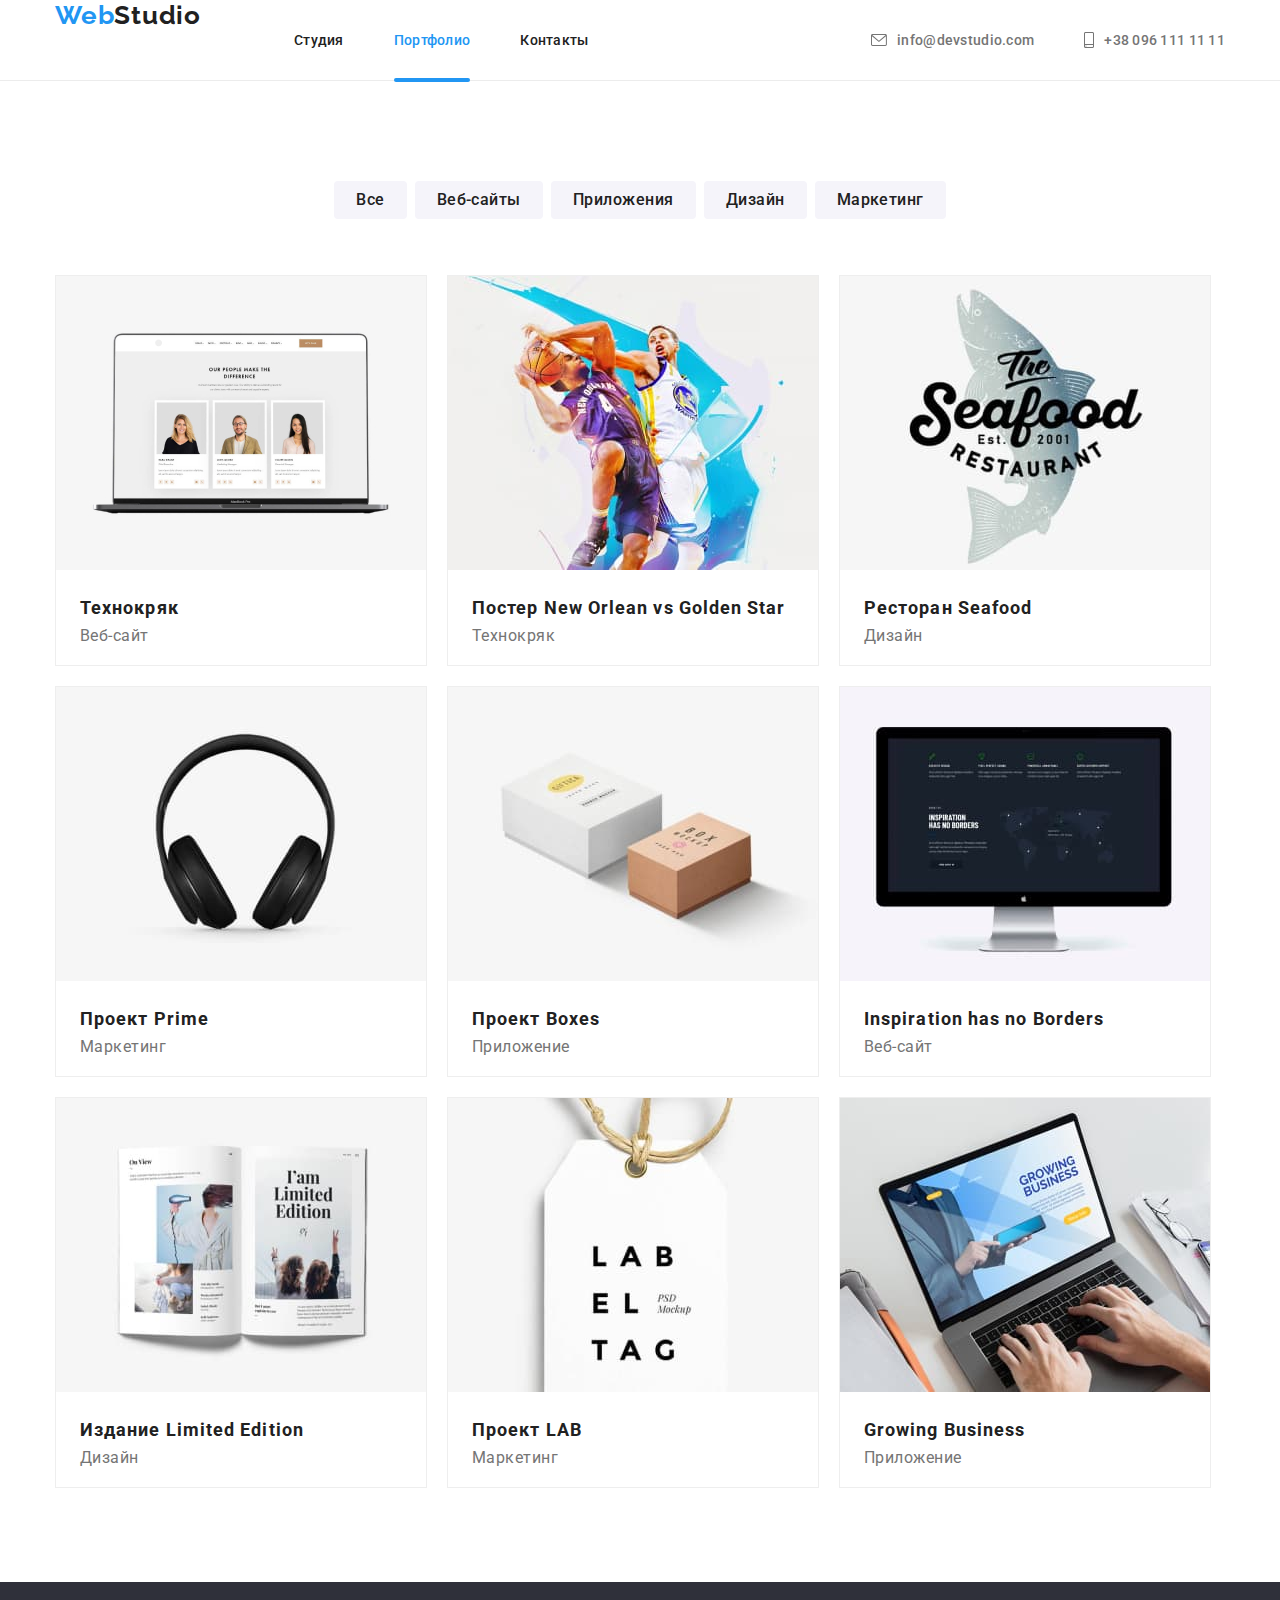
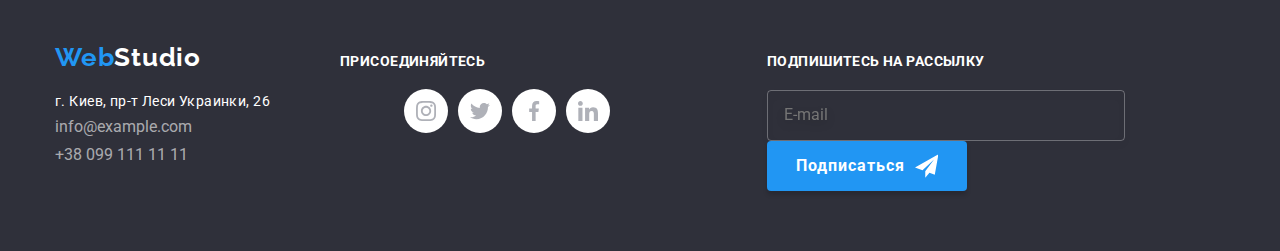
==== commit 9f632ad2: "проверкка" ====
--- a/portfolio.html
+++ b/portfolio.html
@@ -218,7 +218,7 @@
 
 <footer class="footer">
     <div class="contanier">
-      <div class="la">
+      <div class="footer-contanier">
 
         <div class="footer-logo">
           
@@ -260,7 +260,7 @@
              <form class="footer-subscribe">
                <input type="email" name="user-email" placeholder="E-mail" class="footer-input">
                <button type="submit" class="sign-link footer-subscribe-btn">Подписаться
-                <svg class="icon-btn">
+                <svg class="icon-telegram">
                   <use href="./images/icons/sprite.svg#icon-icontelegram"></use>
                 </svg> 
                </button>
@@ -269,9 +269,6 @@
       </div>
       </div>
     </footer>
-
-
-
 </body>
 </html>
 
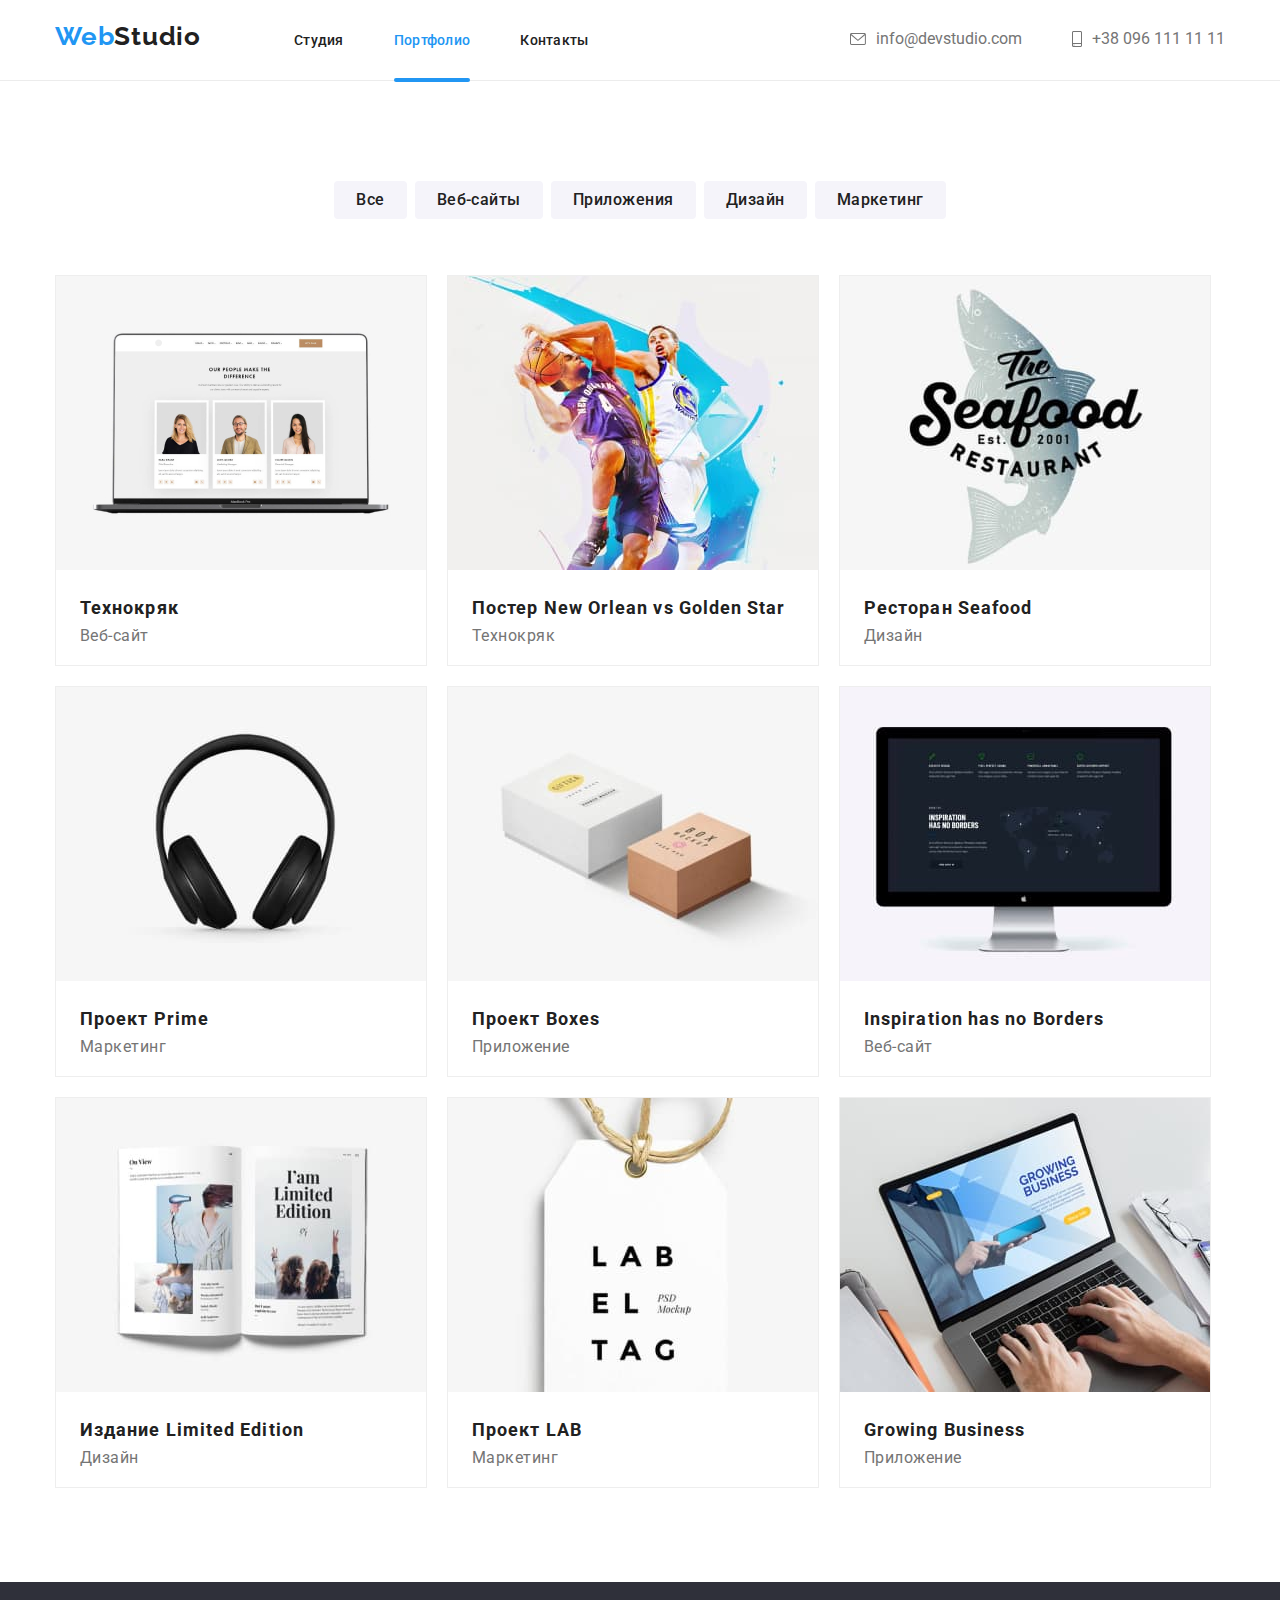
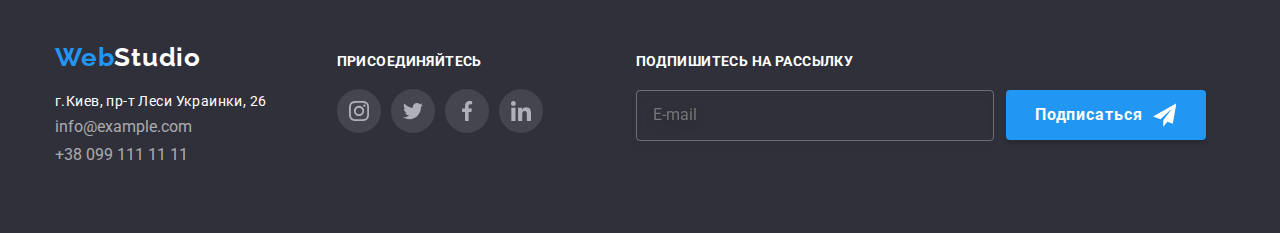
==== commit 74385a82: "на проверку" ====
--- a/portfolio.html
+++ b/portfolio.html
@@ -16,29 +16,27 @@
 
 <!--Шапка-->
 
-<header>
+<header class="header">
     <div class="contanier main-nav">
-        <a class="logo" href="#"><span class="web">Web</span><span class="studio">Studio</span></a>
+        <a class="logo" href="#"><span class="logo__web">Web</span><span class="logo__studio">Studio</span></a>
         <nav>
             <ul class="nav-list">
-                <li class="item">
-                    <a class="link" href="index.html">Студия</a></li>
-                <li class="item"><a class="link current" href="portfolio.html">Портфолио</a></li>
-                <li class="item"><a class="link" href="#">Контакты</a></li>
+                <li class="nav-list__item"><a class="nav-list__link" href="index.html">Студия</a></li>
+                <li class="nav-list__item"><a class="nav-list__link current" href="portfolio.html">Портфолио</a></li>
+                <li class="nav-list__item"><a class="nav-list__link" href="contacts.html">Контакты</a></li>
             </ul>
         </nav>
 
 
         <ul class="auth-list">
-            <li class="item">
-              <svg class="envelopeo-svg" width="16" height="12">
-                <use href="./images/icons/sprite.svg#icon-envelopeo"></use>
-              </svg>
+            <li class="auth-list__item">
+              <svg class="auth-list__icon" width="16" height="12">
+                <use href="./images/icons/sprite.svg#icon-envelopeo"></use></svg>
               <a class="phone-link mail" href="mailto:info@example.com">info@devstudio.com</a></li>
-            <li class="item" >
-              <svg class="smartphone-svg" width="10" height="16">
-                <use href="./images/icons/sprite.svg#icon-smartphpne"></use>
-             </svg>
+
+            <li class=" auth-list__item" >
+              <svg class="auth-list__icon" width="10" height="16">
+                <use href="./images/icons/sprite.svg#icon-smartphpne"></use></svg>
               <a class="phone-link phone" href="tel:+380991111111">+38 096 111 11 11</a></li>
         </ul>
     </div>
@@ -48,12 +46,13 @@
 <main>
     <section class="nav-menu">
         <div class="contanier">
+
             <ul class="nav-menu-list">
-                <li class=""><button   class="nav-menu-list-button" type="button">Все</button></li>
-                <li class=""><button   class="nav-menu-list-button" type="button">Веб-сайты</button></li>
-                <li class=""><button   class="nav-menu-list-button" type="button">Приложения</button></li>
-                <li class=""><button   class="nav-menu-list-button" type="button">Дизайн</button></li>
-                <li class=""><button   class="nav-menu-list-button" type="button">Маркетинг</button></li>
+                <li class=""><button   class="nav-menu-list__button" type="button">Все</button></li>
+                <li class=""><button   class="nav-menu-list__button" type="button">Веб-сайты</button></li>
+                <li class=""><button   class="nav-menu-list__button" type="button">Приложения</button></li>
+                <li class=""><button   class="nav-menu-list__button" type="button">Дизайн</button></li>
+                <li class=""><button   class="nav-menu-list__button" type="button">Маркетинг</button></li>
             </ul>
 
         </div>
@@ -61,10 +60,11 @@
 
     <section class="section-card">
         <div class="contanier">
-            <ul class="portfolio-list">
-                <li class="item">
-                    <a href="#">
-                        <div class="product-name">
+
+            <ul class="card-set">
+                
+                <li class="card-set__item">
+                    <a href="#">
                             <div class="product-meta">
                             <div class="product-overlay">
                             <h2 class="product-action">Технокряк это современная площадка распространения коронавируса. 
@@ -73,15 +73,15 @@
                             </div>
                           <img src="./images/img5.jpg" alt="#" width="370">
                       </div>
-                        <h2 class="name">Технокряк</h2>
-                        <p class="grup">Веб-сайт</p>
-                        </div>
+                        <h2 class="prodact__name">Технокряк</h2>
+                        <p class="prodact__grup">Веб-сайт</p>
+                      
                    </a>
                 </li>
 
 
 
-                <li class="item">
+                <li class="card-set__item">
                     <a href="#">
                         <div class="product-meta">
                             <div class="product-overlay">
@@ -91,13 +91,13 @@
                                 </div>
                         <img src="./images/img6.jpg" alt="#" width="370">
                         </div>
-                        <h2 class="name">Постер New Orlean vs Golden Star</h2>
-                        <p class="grup">Технокряк</p>
-                    </a>
-                </li>
-
-
-                <li class="item">
+                        <h2 class="prodact__name">Постер New Orlean vs Golden Star</h2>
+                        <p class="prodact__grup">Технокряк</p>
+                    </a>
+                </li>
+
+
+                <li class="card-set__item">
                     <a href="#">
                         <div class="product-meta">
                             <div class="product-overlay">
@@ -107,13 +107,13 @@
                                 </div>                           
                         <img src="./images/img7.jpg" alt="#" width="370">
                         </div>
-                        <h2 class="name">Ресторан Seafood</h2>
-                        <p class="grup">Дизайн</p>
-                    </a>
-                </li>
-
-
-                <li class="item">
+                        <h2 class="prodact__name">Ресторан Seafood</h2>
+                        <p class="prodact__grup">Дизайн</p>
+                    </a>
+                </li>
+
+
+                <li class="card-set__item">
                     <a href="#">
                         <div class="product-meta">
                             <div class="product-overlay">
@@ -123,13 +123,13 @@
                                 </div>  
                         <img src="./images/img8.jpg" alt="#" width="370">
                         </div>
-                        <h2 class="name">Проект Prime</h2>
-                        <p class="grup">Маркетинг</p>
-                    </a>
-                </li>
-
-
-                <li class="item">
+                        <h2 class="prodact__name">Проект Prime</h2>
+                        <p class="prodact__grup">Маркетинг</p>
+                    </a>
+                </li>
+
+
+                <li class="card-set__item">
                     <a href="#">
                         <div class="product-meta">
                             <div class="product-overlay">
@@ -139,13 +139,13 @@
                                 </div>                         
                         <img src="./images/img9.jpg" alt="#" width="370">
                         </div>
-                        <h2 class="name">Проект Boxes</h2>
-                        <p class="grup">Приложение</p>
-                    </a>
-                </li>
-
-
-                <li class="item">
+                        <h2 class="prodact__name">Проект Boxes</h2>
+                        <p class="prodact__grup">Приложение</p>
+                    </a>
+                </li>
+
+
+                <li class="card-set__item">
                     <a href="#">
                         <div class="product-meta">
                             <div class="product-overlay">
@@ -155,13 +155,13 @@
                                 </div>                         
                         <img src="./images/img10.jpg" alt="#" width="370">
                         </div>
-                        <h2 class="name">Inspiration has no Borders</h2>
-                        <p class="grup">Веб-сайт</p>
-                    </a>
-                </li>
-
-
-                <li class="item">
+                        <h2 class="prodact__name">Inspiration has no Borders</h2>
+                        <p class="prodact__grup">Веб-сайт</p>
+                    </a>
+                </li>
+
+
+                <li class="card-set__item">
                     <a href="#">
                         <div class="product-meta">
                             <div class="product-overlay">
@@ -171,13 +171,13 @@
                                 </div>
                         <img src="./images/img11.jpg" alt="#" width="370">
                         </div>
-                        <h2 class="name">Издание Limited Edition</h2>
-                        <p class="grup">Дизайн</p>
-                    </a>
-                </li>
-
-
-                <li class="item">
+                        <h2 class="prodact__name">Издание Limited Edition</h2>
+                        <p class="prodact__grup">Дизайн</p>
+                    </a>
+                </li>
+
+
+                <li class="card-set__item">
                     <a href="#">
                         <div class="product-meta">
                             <div class="product-overlay">
@@ -187,13 +187,13 @@
                                 </div>
                         <img src="./images/img12.jpg" alt="#" width="370">
                         </div>
-                        <h2 class="name">Проект LAB</h2>
-                        <p class="grup">Маркетинг</p>
-                    </a>
-                </li>
-
-
-                <li class="item">
+                        <h2 class="prodact__name">Проект LAB</h2>
+                        <p class="prodact__grup">Маркетинг</p>
+                    </a>
+                </li>
+
+
+                <li class="card-set__item">
                     <a href="#">
                         <div class="product-meta">
                             <div class="product-overlay">
@@ -203,28 +203,29 @@
                                 </div>
                         <img src="./images/img13.jpg" alt="#" width="370">
                         </div>
-                        <h2 class="name">Growing Business</h2>
-                        <p class="grup">Приложение</p>
-                    </a>
-                </li>
-                
-            </ul>
+                        <h2 class="prodact__name">Growing Business</h2>
+                        <p class="prodact__grup">Приложение</p>
+                    </a>
+                </li>
+            </ul>
+
         </div>
     </section>
 
 </main>
 
 <!--Футер-->
+
 
 <footer class="footer">
     <div class="contanier">
       <div class="footer-contanier">
 
-        <div class="footer-logo">
-          
-          <a class="logo" href="#"><span class="web">Web</span><span class="footer-studio">Studio</span></a> 
-          <address>
-            <p class="footer-adress"> г. Киев, пр-т Леси Украинки, 26</p>
+        <div class="footer-logo">      
+          <a class="logo" href="#"><span class="logo__web">Web</span><span class="logo__studio--footer">Studio</span></a> 
+          <address class="adress">
+            <p class="footer-adress">г.Киев, пр-т Леси Украинки, 26</p>
+
             <ul class="address-list">
               <li class="contact-footer"><a class="phone-link" href="mailto:info@example.com">info@example.com</a></li>
               <li class="contact-footer"><a class="phone-link" href="tel:+380991111111">+38 099 111 11 11</a></li>
@@ -232,42 +233,52 @@
           </address>
         </div>
         
-        <div class="join-footer">
-          <h2 class="join">присоединяйтесь</h2>
-          <ul class="icon-team footer-icon">
+        <div class="join">
+          <h2 class="join__title">присоединяйтесь</h2>
+
+          <ul class="social-icon social-icon__footer">
             
-            <li class="icon-social"><a href="#"><svg class="icon">
-            <use href="./images/icons/sprite.svg#icon-instagramoring"></use>
-            </svg></a></li>
+            <li class="social-icon__item "><a href="#">
+              <svg class="icon">
+                  <use href="./images/icons/sprite.svg#icon-instagramoring"></use>
+              </svg></a>
+            </li>
             
-            <li class="icon-social"><a href="#"><svg class="icon">
-            <use href="./images/icons/sprite.svg#icon-twitteroring"></use>
-            </svg></a></li>
-
-            <li class="icon-social"><a href="#"><svg class="icon">
-            <use href="./images/icons/sprite.svg#icon-facebookoring"></use>
-            </svg></a></li>
-
-            <li class="icon-social"><a href="#"><svg class="icon">
-            <use href="./images/icons/sprite.svg#icon-linkedinoring"></use>
-            </svg></a></li>
-            
+            <li class="social-icon__item "><a href="#">
+              <svg class="icon">
+                    <use href="./images/icons/sprite.svg#icon-twitteroring"></use>
+              </svg></a>
+            </li>
+
+            <li class="social-icon__item "><a href="#">
+              <svg class="icon">
+                   <use href="./images/icons/sprite.svg#icon-facebookoring"></use>
+              </svg></a>
+            </li>
+
+            <li class="social-icon__item "><a href="#">
+              <svg class="icon">
+                   <use href="./images/icons/sprite.svg#icon-linkedinoring"></use>
+              </svg></a>
+            </li>
           </ul>
-        </div>
-
-        <div class="footer-form">
-            <b class="footer-subscribe-b">Подпишитесь на рассылку</b>
-             <form class="footer-subscribe">
-               <input type="email" name="user-email" placeholder="E-mail" class="footer-input">
-               <button type="submit" class="sign-link footer-subscribe-btn">Подписаться
-                <svg class="icon-telegram">
-                  <use href="./images/icons/sprite.svg#icon-icontelegram"></use>
-                </svg> 
-               </button>
-             </form>
-          </div>
-      </div>
-      </div>
+          
+        </div><!--join-footer-->
+
+            <div class="footer-form">
+                <b class="footer-form__title">Подпишитесь на рассылку</b>
+                <form class="footer-form__subscribe">
+                <input type="email" name="user-email" placeholder="E-mail" class="footer-input">
+                    <button type="submit" class="button button__footer">Подписаться
+                      <svg class="icon-telegram">
+                          <use href="./images/icons/sprite.svg#icon-icontelegram"></use>
+                       </svg> 
+                   </button>
+               </form>
+           </div>
+
+        </div>
+      </div> 
     </footer>
 </body>
 </html>
--- a/css/main.min.css
+++ b/css/main.min.css
@@ -5,5 +5,5 @@
  Menlo,  monospace;font-size:1em}small{font-size:80%}sub,sup{font-size:75%;line-height:0;position:relative;vertical-align:baseline}sub{bottom:-0.25em}sup{top:-0.5em}table{text-indent:0;border-color:inherit}button,input,optgroup,select,textarea{font-family:inherit;font-size:100%;line-height:1.15;margin:0}button,select{text-transform:none}button,[type='button'],[type='reset'],[type='submit']{-webkit-appearance:button}::-moz-focus-inner{border-style:none;padding:0}:-moz-focusring{outline:1px dotted ButtonText}:-moz-ui-invalid{box-shadow:none}legend{padding:0}progress{vertical-align:baseline}::-webkit-inner-spin-button,::-webkit-outer-spin-button{height:auto}[type='search']{-webkit-appearance:textfield;outline-offset:-2px}::-webkit-search-decoration{-webkit-appearance:none}::-webkit-file-upload-button{-webkit-appearance:button;font:inherit}summary{display:list-item}:root{--pretty-color: #2196f3;--blue-color: #2196f3;--light-blue: #188ce8;--while-color: #ffffff;--light-color: #f5f4fa;--portfolio-color: #eeeeee;--portfolio-shadow: 0px 1px 1px rgba(0, 0, 0, 0.12), 0px 4px 4px rgba(0, 0, 0, 0.06),
       1px 4px 6px rgba(0, 0, 0, 0.16);--nav-btn-color: #ececec;--light-grey: rgba(255, 255, 255, 0.6);--grey-color: #757575;--black-color: #212121;--dark-color: #2f303a;--footer-color: #2F303A;--icon-bg: #2196f3;--sing-color: 0px 4px 4px rgba(0, 0, 0, 0.15);--feature-card-shadow: 0px 1px 3px rgba(0, 0, 0, 0.12), 0px 1px 1px rgba(0, 0, 0, 0.14),
-      0px 2px 1px rgba(0, 0, 0, 0.2);--card-set-gap: 20px;--card-set-feature: 30px;--main-font: 'Roboto', sans-serif;--accent-font: 'Raleway', sans-serif}.visually-hidden{position:absolute;width:1px;height:1px !important;margin:-1px;padding:0 !important;overflow:hidden;border:0 !important;clip:rect(0 0 0 0)}.contanier{width:1200px;margin:0 auto;padding-left:15px;padding-right:15px}*{box-sizing:border-box;margin:0;padding:0}body{font-family:var(--main-font);font-style:normal;font-weight:400;background:var(--while-color)}ul{list-style:none}h1,h2,h3,h4,h5,h6,p{margin:0}img{display:block;max-width:100%}a{color:inherit;text-decoration:none}.sign-link{padding:10px 32px;color:var(--while-color);background:var(--blue-color);font-family:inherit;font-weight:700;font-size:16px;line-height:1.875;letter-spacing:0.06em;cursor:pointer;border-radius:4px;box-shadow:var(--sing-color);border:none;transition:color,background-color 250ms cubic-bezier(0.4, 0, 0.2, 1)}.sign-link:hover,.sign-link:focus{color:var(--while-color);background-color:var(--light-blue);border:none}.sign-section-one{padding:10px 32px}.footer-sing-link{display:flex;width:200px;padding:10px 29px;font-style:normal;align-items:center;text-align:center}.footer-subscribe-btn{display:flex;width:200px;padding:10px 29px;margin-right:0;font-style:normal;align-items:center;text-align:center;height:50px}.title{color:var(--black-color);font-size:36px;line-height:1.167;text-align:center;letter-spacing:0.03em}.icon{fill:#afb1b8;width:20px;margin-right:10px;margin:0 30px;transition:fill 250ms cubic-bezier(0.4, 0, 0.2, 1)}.card .icon-team{display:flex;margin:0 auto}.icon-social:hover .icon{fill:var(--while-color)}.footer-icon{display:flex;margin:0 auto;padding:0}.footer-icon .icon-social{background-color:rgba(255,255,255,0.1)}.icon-team{display:flex;margin:0 auto;padding-left:32px;padding-right:32px;margin-left:32px;margin-right:32px}.icon-team .icon-social{display:flex;width:44px;height:44px;background-color:var(--while-color);border-radius:50%;padding-left:12px;padding-right:12px;padding-top:12px;padding-bottom:12px;align-items:center;transition:background-color 250ms cubic-bezier(0.4, 0, 0.2, 1)}.icon-team .icon-social:not(:last-child){margin-right:10px}.icon-team.icon-social:hover{background-color:var(--pretty-color)}.icon-team .icon{display:flex;align-items:baseline;width:20px;height:20px;margin:0}.page-header{display:flex;width:100%;top:0;left:0;background-color:#fff;align-items:center;z-index:9999;align-items:center;min-height:80px}.main-nav{display:flex}.nav-list{display:flex;margin-left:93px;justify-content:center;transition:background-color 250ms cubic-bezier(0.4, 0, 0.2, 1)}.nav-list .item{margin-right:50px;color:var(--grey-color);transition:color 250ms cubic-bezier(0.4, 0, 0.2, 1)}.nav-list .link:hover,.nav-list .link:focus,.nav-list .item .current,.auth-list .item:hover,.auth-list .item:focus{color:var(--pretty-color)}.nav-list .link{position:relative;transition:background-color 250ms cubic-bezier(0.4, 0, 0.2, 1);display:block;padding-top:32px;padding-bottom:32px;color:var(--pretty-color)}.nav-list .item:last-child{margin-right:0}.nav-list .item .current::after,.nav-list .link:hover::after{display:block;content:"";position:absolute;width:100%;height:4px;background-color:#2196f3;border-radius:2px;margin-top:30px}.auth-list .mail:hover,.auth-list .mail:focus,.auth-list .phone:hover,.auth-list .phone:focus{color:var(--pretty-color)}.envelopeo-svg,.smartphone-svg{fill:currentColor;margin-right:10px}.auth-list{display:flex;margin-left:auto}.auth-list .item{display:flex;align-items:center;color:var(--grey-color);transition:background-color 250ms cubic-bezier(0.4, 0, 0.2, 1)}.auth-list .item+.item{margin-left:50px}.hero{margin:auto;width:1600px;padding:200px 0;background:linear-gradient(rgba(47,48,58,0.4), rgba(47,48,58,0.4)),url(../images/clients/Img.jpg);background-color:#C4C4C4;background-size:cover;background-repeat:no-repeat;text-align:center}.bisnes{color:var(--while-color);margin-bottom:40px;font-weight:900;font-size:44px;text-align:center;letter-spacing:0.06em;text-transform:uppercase}.about{padding-top:94px;padding-bottom:94px}.feature-list{display:flex}.feature-list.item{margin-right:var(--card-set-feature)}.feature-list .card{margin-right:var(--card-set-feature);margin-top:50px;padding-bottom:30px;background:var(--while-color);border-radius:0px 0px 4px 4px;transform:scale(1)}.feature-list .card:hover{box-shadow:var(--feature-card-shadow);transform:scale(1.1)}.feature-list .card:nth-child(4n){margin-right:0}.feature-list .item:nth-child(4n){margin-right:0}.feature-text{color:var(--grey-color);font-weight:normal;font-size:14px;line-height:1.714;letter-spacing:0.03em}.feature-title{color:var(--black-color);margin-bottom:10px;font-weight:bold;font-size:14px;line-height:1.143;letter-spacing:0.03em;text-transform:uppercase}.clock-svg,.plate-svg,.planning-svg,.kosmo-svg{width:270px;height:120px;margin-bottom:30px;padding:25px 100px;background-color:#f5f4fa;border-radius:4px;transition:background-color 250ms cubic-bezier(0.4, 0, 0.2, 1)}.plate .plate-svg:hover{fill:var(--pretty-color)}.clock .clock-svg:hover{fill:var(--pretty-color)}.planning .planning-svg:hover{fill:var(--pretty-color)}.kosmo .kosmo-svg:hover{fill:var(--pretty-color)}.what-we-do{padding-top:94px;padding-bottom:94px}.feature-list .work{margin-right:var(--card-set-feature);margin-top:50px}.feature-list .work:nth-child(3n){margin-right:0}.work-meta{position:relative;width:100%}.work-meta-text{color:var(--while-color);position:absolute;bottom:0;left:0;background:rgba(47,48,58,0.8);width:100%;height:70px;padding-top:27px;font-weight:bold;font-size:14px;line-height:16px;text-align:center;letter-spacing:0.03em;text-transform:uppercase}.section-team{padding-top:94px;padding-bottom:94px;background:var(--light-color)}.card{text-align:center}.card-team{color:var(--black-color);margin-bottom:10px;font-weight:500;font-size:16px;line-height:1.188;letter-spacing:0.03em}.card-li{color:var(--grey-color);margin-bottom:30px}.team{margin-bottom:30px}.section-clients{padding:94px 0}.clients{display:flex;fill:#AFB1B8;margin-top:50px}.clients .client-svg:hover{fill:var(--pretty-color)}.my-client{display:flex;width:170px;height:92px;border:1px solid #AFB1B8;border-radius:4px;transition:background-color 250ms cubic-bezier(0.4, 0, 0.2, 1)}.my-client:hover{border-color:var(--pretty-color)}.my-client:not(:last-child){margin-right:30px}.my-client:nth-child(6n){margin-bottom:0}.footer{background:var(--footer-color);padding:60px 0}.footer-contanier{display:flex;align-items:baseline}.address{color:#FFFFFF;font-style:normal;font-family:inherit;font-style:normal;font-weight:normal;font-size:14px;line-height:1.71;letter-spacing:0.03em}.footer-form{margin-left:93px}.footer-form form{display:flex;flex-direction:column}.footer-adress{color:var(--while-color);margin-bottom:9px;margin-top:20px;font-weight:normal;font-size:14px;line-height:1.171;letter-spacing:0.03em;font-style:normal}.contact-footer{color:var(--light-grey);margin-bottom:9px;font-style:normal}.join{margin-bottom:20px;color:var(--while-color);font-weight:bold;font-size:14px;line-height:1.143;letter-spacing:0.03em;text-transform:uppercase}.join-footer{margin-left:70px}.footer-subscribe-b{color:var(--while-color);font-weight:bold;font-size:14px;line-height:16px;letter-spacing:0.03em;text-transform:uppercase}.footer-subscribe{display:flex;align-items:baseline}.icon-telegram{width:24px;height:24px;margin-left:10px}.join-footer-form{display:block;width:100%;padding:0;margin:0;align-items:center}.footer-input-form{width:358px;background-color:var(--black-color);border:1px solid rgba(255,255,255,0.3);box-sizing:border-box;filter:drop-shadow(0px 4px 4px rgba(0,0,0,0.15));border-radius:4px;margin:0;padding-top:15px;padding-bottom:15px;padding-left:16px}.footer-input{margin-right:12px;border:1px solid rgba(255,255,255,0.3);filter:drop-shadow(0px 4px 4px rgba(0,0,0,0.15));border-radius:4px;width:358px;background-color:var(--dark-background-color);padding:15px 16px;margin-top:20px}.nav-menu{border-top:1px solid var(--nav-btn-color)}.nav-menu-list{display:flex;margin-bottom:56px;padding-top:100px;justify-content:center}.nav-menu-list :not(:last-child){margin-right:8px}.nav-menu-list-button{padding:6px 22px;color:var(--black-color);font-weight:500;font-size:16px;line-height:1.625;letter-spacing:0.03em;text-align:center;cursor:pointer;background:var(--light-color);border-radius:4px;border:none;transition:color,background-color 250ms cubic-bezier(0.4, 0, 0.2, 1)}.nav-menu-list-button :hover,.nav-menu-list-button :focus{color:var(--while-color);background-color:var(--light-blue);border-radius:4px}.portfolio-list{display:flex;flex-wrap:wrap;padding-bottom:94px;margin-left:-20px;margin-top:-20px}.portfolio-list .item:hover{box-shadow:var(--portfolio-shadow);position:relative}.portfolio-list>.item{margin-left:var(--card-set-gap);margin-top:var(--card-set-gap);border:1px solid var(--portfolio-color);background:var(--while-color);transition:color,background-color 250ms cubic-bezier(0.4, 0, 0.2, 1)}.product-meta{position:relative;overflow:hidden}.product-overlay{display:inline-block;position:absolute;content:"";width:100%;height:100%;top:0;left:0;transform:translateY(100%);background:rgba(33,150,243,0.9);transition:transform 250ms cubic-bezier(0.4, 0, 0.2, 1)}.item:hover .product-overlay{transform:translateY(0)}.product-action{display:flex;color:#ffffff;width:322px;height:168px;left:239px;top:325px;font-weight:normal;font-size:18px;line-height:1.56;letter-spacing:0.03em;opacity:0;position:absolute;top:50%;left:50%;transform:translate(-50%, -50%);transition:opacity 250ms cubic-bezier(0.4, 0, 0.2, 1) 250ms}.portfolio-list:hover .product-action{opacity:1}.item:hover .product-action{opacity:1;transition:background-color 250ms cubic-bezier(0.4, 0, 0.2, 1)}.item{color:var(--black-color);font-weight:500;font-size:14px;line-height:1.142;letter-spacing:0.02em}.item .link{color:var(--black-color)}.name{color:var(--black-color);padding-top:20px;padding-left:24px;font-weight:bold;font-size:18px;letter-spacing:0.06em;line-height:2}.grup{color:var(--grey-color);padding-bottom:20px;padding-left:24px;margin:0;font-weight:normal;font-size:16px;line-height:1.187;letter-spacing:0.03em}.logo{font-family:Raleway;font-weight:bold;font-size:26px;line-height:1.192;letter-spacing:0.03em}.web{color:var(--pretty-color)}.studio{color:var(--black-color)}.footer-studio{color:var(--while-color)}.is-hidden{opacity:1;transition:opacity 1s linear;transform:translate(0);transition:transform 1s linear}.backdrop{position:fixed;top:0;left:0;width:100%;height:100%;background-color:rgba(0,0,0,0.2);opacity:1;transition:opacity 250ms cubic-bezier(0.4, 0, 0.2, 1)}.backdrop.is-hidden{opacity:0;pointer-events:none;position:relative}.backdrop.is-hidden .modal{transform:translate(-50%, -50%) scale(0.9)}.modal{position:absolute;top:50%;left:50%;transform:translate(-50%, -50%) scale(1);width:528px;height:581px;padding:40px;background-color:#ffffff;transition:transform 250ms cubic-bezier(0.4, 0, 0.2, 1);border-radius:4px;box-shadow:0px 1px 3px rgba(0,0,0,0.12),0px 1px 1px rgba(0,0,0,0.14),0px 2px 1px rgba(0,0,0,0.2)}.modal-svg{position:absolute;display:inline-block;width:10px;height:10px;top:50%;left:50%;transform:translate(-50%, -50%);color:#000000}.button-modal{position:absolute;top:8px;right:8px;background-color:#fff;width:30px;height:30px;border-radius:50%;border:1px solid rgba(0,0,0,0.1);cursor:pointer}.button-modal:hover{fill:var(--pretty-color)}.close-svg:hover{fill:var(--pretty-color)}.modal-form-input{width:100%;height:40px;border-radius:4px;border:1px solid #757575;padding-left:40px;outline:none}.form-fild-lable{display:block;font-size:12px;color:var(--grey-color);position:relative;margin-bottom:10px}.form-fild-wrap{position:relative;display:block;margin-top:4px}.form{display:flex;flex-direction:column;width:100%;margin-left:auto;margin-right:auto}.form-fild{display:block;position:relative;flex-direction:column}.form-label-texterea{color:var(--grey-color);width:100%;margin:0;margin-top:4px;padding:12px 16px;height:120px;border:1px solid rgba(33,33,33,0.2);outline:none;resize:none;border-radius:4px;transition:transform 250ms cubic-bezier(0.4, 0, 0.2, 1)}.form-label-texterea::placeholder{color:rgba(117,117,117,0.5)}.form-input{width:100%;margin:0;padding:10px 20px;padding-left:42px;font:inherit;border-radius:3px}.form-fild input{border-radius:3px;border:1px solid rgba(33,33,33,0.2);font-size:20px;font:inherit}.form-fild input:hover,.form-fild input:focus{border:1px solid #2196F3;transition:border 250ms linear;outline:none;fill:var(--pretty-color)}.form-fild:hover,.form-fild:focus{fill:var(--pretty-color)}.form-fild input::placeholder{color:#cec4c4}.form-input:focus+.form-lable,.form-input:not(:placeholder-shown)+.form-lable{color:var(--pretty-color);fill:var(--pretty-color)}textarea:hover,textarea:focus{border:1px solid #2196F3}.tallking{color:var(--black-color);margin-bottom:12px;text-align:center;font-weight:bold;font-size:20px;line-height:1.15;text-align:center;letter-spacing:0.03em}.checkbox-icon{display:inline-block;vertical-align:middle;width:15px;height:15px;background-color:#f8f3f2;border:2px solid #2a2a2a;border-radius:4px;margin-left:13px}.form-icon{position:absolute;display:flex;width:20px;height:20px;top:50%;left:14px;transform:translateY(-50%);align-items:center}.checkbox-footer{color:#757575;margin-top:20px;font-weight:normal;font-size:14px;line-height:1.714}.checkbox-icon-footer{color:var(--pretty-color);border-bottom:1px solid var(--pretty-color)}.checkbox:checked+.checkbox-icon{background-color:var(--pretty-color);border-color:var(--pretty-color);background-image:url(../images/my-icon/icon-check.svg);background-size:contain;background-origin:border-box}.button-check{align-self:center;margin-top:30px;width:200px;height:50px}.form-fild:focus-within>.form-icon{fill:var(--pretty-color)}
+      0px 2px 1px rgba(0, 0, 0, 0.2);--card-set-gap: 20px;--card-set-feature: 30px;--main-font: 'Roboto', sans-serif;--accent-font: 'Raleway', sans-serif}.visually-hidden{position:absolute;width:1px;height:1px !important;margin:-1px;padding:0 !important;overflow:hidden;border:0 !important;clip:rect(0 0 0 0)}.social-icon .social-icon__item,.form-icon,.header{display:flex;align-items:center}.about,.section-team{padding-top:94px;padding-bottom:94px}.contanier{width:1200px;margin:0 auto;padding-left:15px;padding-right:15px}*{box-sizing:border-box;margin:0;padding:0}body{font-family:var(--main-font);font-style:normal;font-weight:400;background:var(--while-color)}ul{list-style:none}h1,h2,h3,h4,h5,h6,p{margin:0}img{display:block;max-width:100%}a{color:inherit;text-decoration:none}.button{color:var(--while-color);background:var(--blue-color);font-family:inherit;font-weight:700;font-size:16px;line-height:1.875;letter-spacing:0.06em;cursor:pointer;border-radius:4px;box-shadow:var(--sing-color);border:none;transition:color,background-color 250ms cubic-bezier(0.4, 0, 0.2, 1);font-family:inherit;font-style:normal;align-items:center;text-align:center}.button:hover,.button:focus{color:var(--while-color);background-color:var(--light-blue);border:none}.button__hero{padding:10px 32px}.button__footer{display:flex;width:200px;padding:10px 29px;margin-right:0;height:50px}.button__checkbox{padding:10px 55px;align-self:center;margin-top:40px}.title{color:var(--black-color);font-size:36px;line-height:1.167;text-align:center;letter-spacing:0.03em}.icon{fill:#afb1b8;width:20px;height:20px;margin-right:10px;margin:0 30px;transition:fill 250ms cubic-bezier(0.4, 0, 0.2, 1)}.icon-social:hover .icon{fill:var(--while-color)}.social-icon li:hover{background-color:var(--pretty-color)}.card-team__list .social-icon{display:flex;margin:0 auto;padding-left:32px;padding-right:32px}.social-icon .icon{display:flex;align-items:baseline;margin:0}.social-icon .social-icon__item{width:44px;height:44px;border-radius:50%;padding-left:12px;padding-right:12px;padding-top:12px;padding-bottom:12px;transition:background-color 250ms cubic-bezier(0.4, 0, 0.2, 1)}.social-icon .social-icon__item :hover{background-color:var(--pretty-color);cursor:pointer}.social-icon .social-icon__item:not(:last-child){margin-right:10px}.logo{font-family:Raleway;font-weight:bold;font-size:26px;line-height:1.192;letter-spacing:0.03em}.logo__web{color:var(--pretty-color)}.logo__studio{color:var(--black-color)}.logo__studio--footer{color:var(--while-color)}.is-hidden{opacity:1;transition:opacity 1s linear;transform:translate(0);transition:transform 1s linear}.backdrop{position:fixed;top:0;left:0;width:100%;height:100%;background-color:rgba(0,0,0,0.2);opacity:1;transition:opacity 250ms cubic-bezier(0.4, 0, 0.2, 1)}.backdrop.is-hidden{opacity:0;pointer-events:none;position:relative}.backdrop.is-hidden .modal{transform:translate(-50%, -50%) scale(0.9)}.modal{position:absolute;top:50%;left:50%;transform:translate(-50%, -50%) scale(1);width:528px;height:581px;padding:40px;background-color:#ffffff;transition:transform 250ms cubic-bezier(0.4, 0, 0.2, 1);border-radius:4px;box-shadow:0px 1px 3px rgba(0,0,0,0.12),0px 1px 1px rgba(0,0,0,0.14),0px 2px 1px rgba(0,0,0,0.2)}.modal__svg--icon{position:absolute;display:inline-block;width:10px;height:10px;top:50%;left:50%;transform:translate(-50%, -50%);color:#000000}.modal__button{position:absolute;top:8px;right:8px;background-color:#fff;width:30px;height:30px;border-radius:50%;border:1px solid rgba(0,0,0,0.1);cursor:pointer}.modal__button:hover{fill:var(--pretty-color)}.modal__svg:hover{fill:var(--pretty-color)}.modal-form-input{width:100%;height:40px;border-radius:4px;border:1px solid #757575;padding-left:40px;outline:none}.form-fild-lable{display:block;font-size:12px;color:var(--grey-color);position:relative;margin-bottom:10px}.form-fild-wrap{position:relative;display:block;margin-top:4px}.form{display:flex;flex-direction:column;width:100%;margin-left:auto;margin-right:auto}.form-fild{display:block;position:relative;flex-direction:column}.form-label-texterea{color:var(--grey-color);width:100%;margin:0;margin-top:4px;padding:12px 16px;height:120px;border:1px solid rgba(33,33,33,0.2);outline:none;resize:none;border-radius:4px;transition:transform 250ms cubic-bezier(0.4, 0, 0.2, 1)}.form-label-texterea::placeholder{color:rgba(117,117,117,0.5)}.form-input{width:100%;margin:0;padding:10px 20px;padding-left:42px;font:inherit;border-radius:3px}.form-fild input{border-radius:3px;border:1px solid rgba(33,33,33,0.2);font-size:20px;font:inherit}.form-fild input:hover,.form-fild input:focus{border:1px solid #2196F3;transition:border 250ms linear;outline:none;fill:var(--pretty-color)}.form-fild:hover,.form-fild:focus{fill:var(--pretty-color)}.form-fild input::placeholder{color:#cec4c4}.form-input:focus+.form-lable,.form-input:not(:placeholder-shown)+.form-lable{color:var(--pretty-color);fill:var(--pretty-color)}textarea:hover,textarea:focus{border:1px solid #2196F3}.form__title{color:var(--black-color);margin-bottom:12px;text-align:center;font-weight:bold;font-size:20px;line-height:1.15;text-align:center;letter-spacing:0.03em}.label-checkbox__icon{display:inline-block;vertical-align:middle;width:15px;height:15px;background-color:#f8f3f2;border:2px solid #2a2a2a;border-radius:4px;margin-left:13px}.form-icon{position:absolute;width:20px;height:20px;top:50%;left:14px;transform:translateY(-50%)}.label-checkbox__footer{color:#757575;margin-top:20px;font-weight:normal;font-size:14px;line-height:1.714}.checkbox-icon-footer{color:var(--pretty-color);border-bottom:1px solid var(--pretty-color)}.checkbox:checked+.label-checkbox__icon{background-color:var(--pretty-color);border-color:var(--pretty-color);background-image:url(../images/my-icon/icon-check.svg);background-size:contain;background-origin:border-box}.button-check{align-self:center;margin-top:30px;width:200px;height:50px}.form-fild:focus-within>.form-icon{fill:var(--pretty-color)}.header{width:100%;top:0;left:0;background-color:#fff;z-index:9999;min-height:80px}.main-nav{display:flex;align-items:baseline}.nav-list__item{color:var(--black-color);font-weight:500;font-size:14px;line-height:1.142;letter-spacing:0.02em}.nav-list__item.nav-list__link{color:var(--black-color)}.auth-list.auth-list__mail:hover,.auth-list .auth-list__mail:focus,.auth-list .auth-list__phone:hover,.auth-list .auth-list__phone:focus{color:var(--pretty-color)}.auth-list .auth-list__item+.auth-list__item{margin-left:50px}.auth-list .auth-list__item:hover,.auth-list .auth-list__item:focus{color:var(--pretty-color)}.auth-list{display:flex;margin-left:auto}.auth-list .auth-list__item{display:flex;align-items:center;color:var(--grey-color);transition:background-color 250ms cubic-bezier(0.4, 0, 0.2, 1)}.nav-list__link{display:block;padding-top:32px;padding-bottom:32px;color:#212121;position:relative;transition:background-color 250ms cubic-bezier(0.4, 0, 0.2, 1);display:block;padding-top:32px;padding-bottom:32px}.nav-list__link:hover,.nav-list__link:focus,.nav-list__link.current{color:var(--pretty-color)}.nav-list{display:flex;margin-left:93px;justify-content:center;transition:background-color 250ms cubic-bezier(0.4, 0, 0.2, 1)}.nav-list .nav-list__item{margin-right:50px;color:var(--grey-color);transition:color 250ms cubic-bezier(0.4, 0, 0.2, 1)}.nav-list .nav-list__item:last-child{margin-right:0}.nav-list .nav-list__item .current::after,.nav-list .nav-list__link:hover::after{display:block;content:"";position:absolute;width:100%;height:4px;background-color:#2196f3;border-radius:2px;margin-top:30px}.auth-list__icon{fill:currentColor;margin-right:10px}.hero{margin:auto;width:1600px;padding:200px 0;background:linear-gradient(rgba(47,48,58,0.4), rgba(47,48,58,0.4)),url(../images/clients/Img.jpg);background-color:#C4C4C4;background-size:cover;background-repeat:no-repeat;text-align:center}.hero__titile{color:var(--while-color);margin-bottom:40px;font-weight:900;font-size:44px;text-align:center;letter-spacing:0.06em;text-transform:uppercase}.feature-list{display:flex}.feature-list__item{margin-right:var(--card-set-feature)}.feature-list .card:nth-child(4n){margin-right:0}.feature-list .__item:nth-child(4n){margin-right:0}.feature-list__text{color:var(--grey-color);font-weight:normal;font-size:14px;line-height:1.714;letter-spacing:0.03em}.feature-list__title{color:var(--black-color);margin-bottom:10px;font-weight:bold;font-size:14px;line-height:1.143;letter-spacing:0.03em;text-transform:uppercase}.feature-list__icon{width:270px;height:120px;margin-bottom:30px;padding:25px 100px;background-color:#f5f4fa;border-radius:4px;transition:background-color 250ms cubic-bezier(0.4, 0, 0.2, 1)}.feature-list__icon:hover{fill:var(--pretty-color)}.feature--list__item{margin-right:30px}.feature--list__item:nth-child(4){margin-right:0}.what-we-do{padding-top:94px;padding-bottom:94px}.what-we-do__item{display:flex}.working-list{display:flex}.working-list .working-list__card{margin-right:var(--card-set-feature);margin-top:50px}.working-list .working-list__card:nth-child(3n){margin-right:0}.work-meta{position:relative;width:100%}.work-meta__text{color:var(--while-color);position:absolute;bottom:0;left:0;background:rgba(47,48,58,0.8);width:100%;height:70px;padding-top:27px;font-weight:bold;font-size:14px;line-height:16px;text-align:center;letter-spacing:0.03em;text-transform:uppercase}.section-team{background:var(--light-color)}.card-team__list{text-align:center}.card-team .card-team__li:nth-child(4){margin-right:0}.card-team__title{color:var(--black-color);margin-bottom:10px;font-weight:500;font-size:16px;line-height:1.188;letter-spacing:0.03em}.card-team__label{color:var(--grey-color);margin-bottom:30px}.card-team__img{margin-bottom:30px}.card-team .card-team__list{margin-right:var(--card-set-feature);margin-top:50px;padding-bottom:30px;background:var(--while-color);border-radius:0px 0px 4px 4px;transform:scale(1)}.card-team .card-team__list:hover{box-shadow:var(--feature-card-shadow)}.card-team{display:flex}.section-clients{padding:94px 0}.clients{display:flex;fill:#AFB1B8;margin-top:50px}.clients .my-client__svg:hover{fill:var(--pretty-color)}.my-client{display:flex;width:170px;height:92px;border:1px solid #AFB1B8;border-radius:4px;transition:background-color 250ms cubic-bezier(0.4, 0, 0.2, 1)}.my-client:hover{border-color:var(--pretty-color)}.my-client:not(:last-child){margin-right:30px}.my-client:nth-child(6n){margin-bottom:0}.footer{background:var(--footer-color);padding:60px 0}.footer-contanier{display:flex;align-items:baseline}.address{color:#FFFFFF;font-style:normal;font-family:inherit;font-style:normal;font-weight:normal;font-size:14px;line-height:1.71;letter-spacing:0.03em}.footer-form{margin-left:93px}.footer-form .footer-form__subscribe{display:flex}.footer-adress{color:var(--while-color);margin-bottom:9px;margin-top:20px;font-weight:normal;font-size:14px;line-height:1.171;letter-spacing:0.03em;font-style:normal}.address{color:#FFFFFF;font-style:normal;font-family:inherit;font-style:normal;font-weight:normal;font-size:14px;line-height:1.71;letter-spacing:0.03em}.contact-footer{color:var(--light-grey);margin-bottom:9px;font-style:normal}.join{margin-left:70px}.join__title{margin-bottom:20px;color:var(--while-color);font-weight:bold;font-size:14px;line-height:1.143;letter-spacing:0.03em;text-transform:uppercase}.footer-form__title{color:var(--while-color);font-weight:bold;font-size:14px;line-height:16px;letter-spacing:0.03em;text-transform:uppercase}.footer-form__subscribe{display:flex;align-items:baseline}.icon-telegram{width:24px;height:24px;margin-left:10px}.join-footer-form{display:block;width:100%;padding:0;margin:0;align-items:center}.footer-input-form{width:358px;background-color:var(--black-color);border:1px solid rgba(255,255,255,0.3);box-sizing:border-box;filter:drop-shadow(0px 4px 4px rgba(0,0,0,0.15));border-radius:4px;margin:0;padding-top:15px;padding-bottom:15px;padding-left:16px}.footer-input{margin-right:12px;border:1px solid rgba(255,255,255,0.3);filter:drop-shadow(0px 4px 4px rgba(0,0,0,0.15));border-radius:4px;width:358px;background-color:var(--dark-background-color);padding:15px 16px;margin-top:20px}.social-icon__footer{display:flex;align-items:baseline;margin:0}.social-icon__footer .social-icon__item{background-color:rgba(255,255,255,0.1)}.nav-menu{border-top:1px solid var(--nav-btn-color)}.nav-menu-list{display:flex;margin-bottom:56px;padding-top:100px;justify-content:center}.nav-menu-list :not(:last-child){margin-right:8px}.nav-menu-list__button{padding:6px 22px;color:var(--black-color);font-weight:500;font-size:16px;line-height:1.625;letter-spacing:0.03em;text-align:center;cursor:pointer;background:var(--light-color);border-radius:4px;border:none;transition:color,background-color 250ms cubic-bezier(0.4, 0, 0.2, 1)}.nav-menu-list__button:focus,.nav-menu-list__button:hover{color:var(--while-color);background-color:var(--light-blue);border-radius:4px}.card-set{display:flex;flex-wrap:wrap;padding-bottom:94px;margin-left:-20px;margin-top:-20px}.card-set .card-set__item:hover{box-shadow:var(--portfolio-shadow);position:relative}.card-set>.card-set__item{margin-left:var(--card-set-gap);margin-top:var(--card-set-gap);border:1px solid var(--portfolio-color);background:var(--while-color);transition:color,background-color 250ms cubic-bezier(0.4, 0, 0.2, 1)}.product-meta{position:relative;overflow:hidden}.product-overlay{display:inline-block;position:absolute;content:"";width:100%;height:100%;top:0;left:0;transform:translateY(100%);background:rgba(33,150,243,0.9);transition:transform 250ms cubic-bezier(0.4, 0, 0.2, 1)}.card-set__item:hover .product-overlay{transform:translateY(0)}.product-action{display:flex;color:#ffffff;width:322px;height:168px;left:239px;top:325px;font-weight:normal;font-size:18px;line-height:1.56;letter-spacing:0.03em;opacity:0;position:absolute;top:50%;left:50%;transform:translate(-50%, -50%);transition:opacity 250ms cubic-bezier(0.4, 0, 0.2, 1) 250ms}.card-set:hover .product-action,.card-set__item:hover .product-action{opacity:1;transition:background-color 250ms cubic-bezier(0.4, 0, 0.2, 1)}.prodact__name{color:var(--black-color);padding-top:20px;padding-left:24px;font-weight:bold;font-size:18px;letter-spacing:0.06em;line-height:2}.prodact__grup{color:var(--grey-color);padding-bottom:20px;padding-left:24px;margin:0;font-weight:normal;font-size:16px;line-height:1.187;letter-spacing:0.03em}
 /*# sourceMappingURL=main.min.css.map */